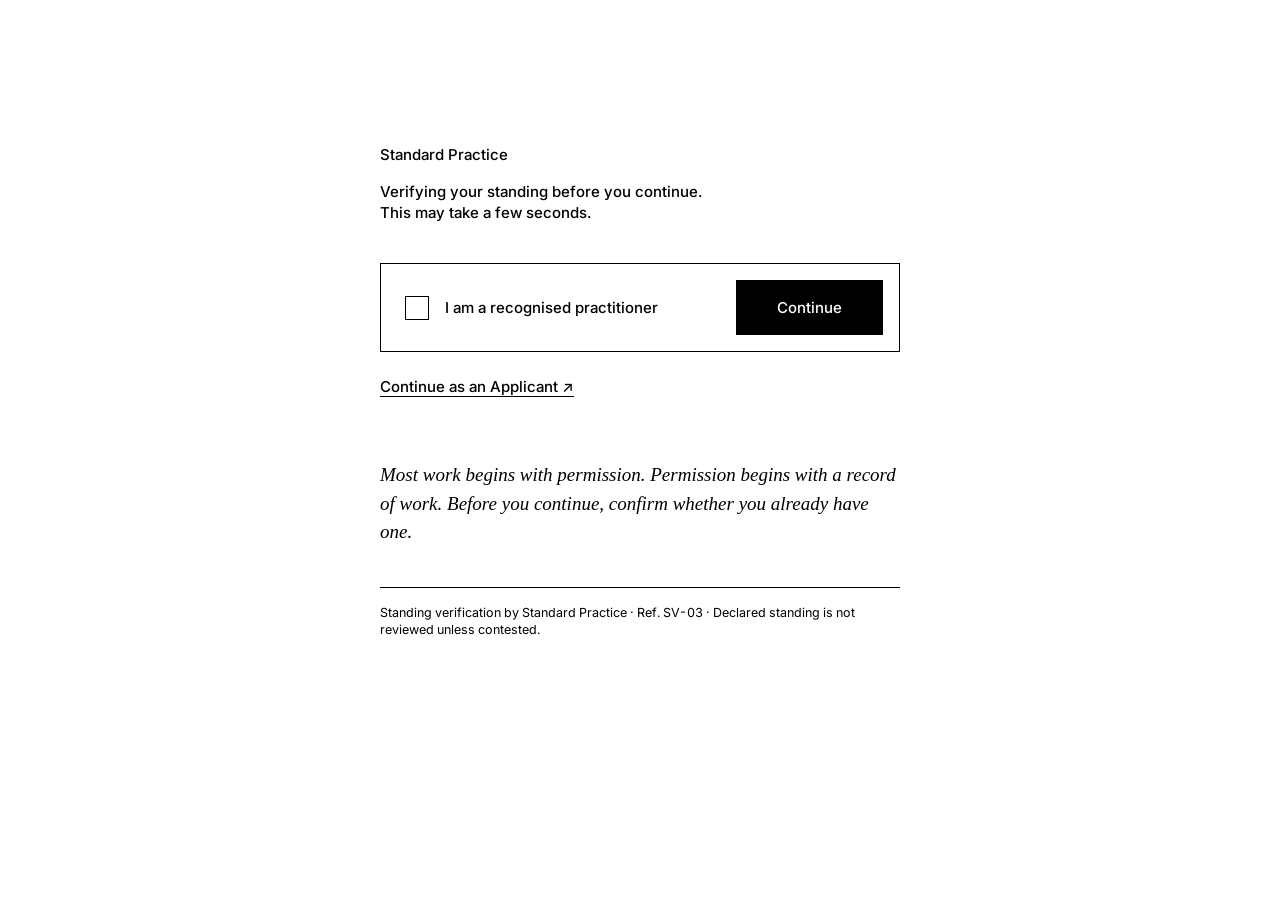
==== apply.html @ 091b4f2e "new pages & changes" ====
<!doctype html>
<html lang="en-GB" data-page="apply">
<head>
  <meta charset="utf-8">
  <meta name="viewport" content="width=device-width, initial-scale=1">
  <title>Apply to make — Standard Practice</title>
  <link rel="icon" href="data:,">
  <link rel="preconnect" href="https://fonts.googleapis.com">
  <link rel="preconnect" href="https://fonts.gstatic.com" crossorigin>
  <link rel="stylesheet" href="https://fonts.googleapis.com/css2?family=Inter:wght@400;500&display=swap">
  <link rel="stylesheet" href="styles.css">
  <script src="app.js"></script>
</head>
<body>
  <a class="skip" href="#main">Skip to content</a>

  <header class="site-header">
    <div class="frame">
      <a class="wordmark" href="home.html"><span>Standard Practice</span><span>Office for Exceptions</span></a>
      <nav class="site-nav" aria-label="Office">
        <p>Viewing as: <span data-standing-label>Applicant</span></p>
        <ul>
          <li><a href="charter.html">The Charter</a></li>
          <li><a href="record.html">Your Record</a></li>
          <li><a href="apply.html" aria-current="page">Apply to make <span aria-hidden="true">↗</span></a></li>
        </ul>
      </nav>
    </div>
  </header>

  <main id="main">
    <section class="page-head frame">
      <p class="ref" id="step-indicator" aria-live="polite">Form P-1 · Step 1 of 3</p>
      <h1 class="display-l">Apply to make.</h1>
    </section>

    <div class="band">
      <div class="frame grid form-layout">
        <aside class="form-aside" aria-label="Form P-1">
          <ol class="steps">
            <li data-step-marker="1" aria-current="step"><span class="ref">01</span> The Work</li>
            <li data-step-marker="2"><span class="ref">02</span> Your Standing</li>
            <li data-step-marker="3"><span class="ref">03</span> Your Sponsor</li>
          </ol>
          <p class="text">An application for a <a class="term" href="charter.html#c-1-7">Permit</a> must be made in the prescribed form (Form P-1) and must describe the Work, its defined outcome, the <a class="term" href="charter.html#c-1-13">Applicant</a>’s Standing, and their <a class="term" href="charter.html#c-1-11">Sponsor</a> (<a class="xref" href="charter.html#c-5-1">5.1</a>).</p>
        </aside>

        <form class="form-main" id="p1" novalidate>

          <!-- Step 1 — The Work -->
          <fieldset class="form-step" data-step="1" aria-labelledby="step-1-title">
            <h2 class="display-s" id="step-1-title" tabindex="-1">The Work</h2>

            <div class="field">
              <label for="title">Title of proposed Work</label>
              <input class="input" id="title" name="title" type="text" autocomplete="off">
            </div>

            <div class="field">
              <label for="description">Describe what you intend to make</label>
              <textarea class="input" id="description" name="description" rows="4"></textarea>
            </div>

            <fieldset class="field">
              <legend class="field__label">Outcome</legend>
              <div class="choices">
                <label class="choice"><input class="box" type="radio" name="outcome" value="defined"><span>A defined outcome</span></label>
                <label class="choice"><input class="box" type="radio" name="outcome" value="undetermined"><span>An outcome to be determined during making</span></label>
              </div>
              <p class="note text red" id="note-outcome" hidden>Work without a defined outcome is classified as <a class="term" href="charter.html#c-1-12">Personal Activity</a> (<a class="xref" href="charter.html#c-3-4">3.4</a>). You may continue.</p>
            </fieldset>

            <div class="form-actions">
              <button class="btn" type="button" data-next>Continue</button>
            </div>
          </fieldset>

          <!-- Step 2 — Your Standing -->
          <fieldset class="form-step" data-step="2" aria-labelledby="step-2-title" hidden>
            <h2 class="display-s" id="step-2-title" tabindex="-1">Your Standing</h2>

            <fieldset class="field">
              <legend class="field__label">Grounds for Standing (Schedule A)</legend>
              <div class="grounds">
                <div class="ground">
                  <label class="choice">
                    <input class="box" type="checkbox" name="ground" value="A1">
                    <span class="ground__name"><span class="ref">A1</span> Impact</span>
                  </label>
                  <div class="ground__body">
                    <p class="text">Work that demonstrably changed an outcome for a client or institution</p>
                    <p class="ref">Verified by: The client</p>
                    <div class="field" id="evidence-A1" hidden>
                      <label for="evidence-A1-input">Evidence</label>
                      <input class="input" id="evidence-A1-input" type="text" autocomplete="off">
                    </div>
                  </div>
                </div>

                <div class="ground">
                  <label class="choice">
                    <input class="box" type="checkbox" name="ground" value="A2">
                    <span class="ground__name"><span class="ref">A2</span> Endorsement</span>
                  </label>
                  <div class="ground__body">
                    <p class="text">Selection, publication, or membership by a body of Standing</p>
                    <p class="ref">Verified by: The body</p>
                    <div class="field" id="evidence-A2" hidden>
                      <label for="evidence-A2-input">Evidence</label>
                      <input class="input" id="evidence-A2-input" type="text" autocomplete="off">
                    </div>
                  </div>
                </div>

                <div class="ground">
                  <label class="choice">
                    <input class="box" type="checkbox" name="ground" value="A3">
                    <span class="ground__name"><span class="ref">A3</span> Pedigree</span>
                  </label>
                  <div class="ground__body">
                    <p class="text">Education, employment or commission from institutions of Standing</p>
                    <p class="ref">Verified by: The institution</p>
                    <div class="field" id="evidence-A3" hidden>
                      <label for="evidence-A3-input">Evidence</label>
                      <input class="input" id="evidence-A3-input" type="text" autocomplete="off">
                    </div>
                  </div>
                </div>

                <div class="ground">
                  <label class="choice">
                    <input class="box" type="checkbox" name="ground" value="A4">
                    <span class="ground__name"><span class="ref">A4</span> Craft</span>
                  </label>
                  <div class="ground__body">
                    <p class="text">Command of the formal rules of the medium</p>
                    <p class="ref">Verified by: — (see <a class="xref" href="charter.html#c-4-3">4.3</a>)</p>
                    <p class="note text red">Craft alone shall not constitute Standing (<a class="xref" href="charter.html#c-4-3">4.3</a>).</p>
                    <div class="field" id="evidence-A4" hidden>
                      <label for="evidence-A4-input">Evidence</label>
                      <input class="input" id="evidence-A4-input" type="text" autocomplete="off">
                    </div>
                  </div>
                </div>

                <div class="ground">
                  <label class="choice">
                    <input class="box" type="checkbox" name="ground" value="A5">
                    <span class="ground__name"><span class="ref">A5</span> Contribution</span>
                  </label>
                  <div class="ground__body">
                    <p class="text">Teaching, speaking, publishing or mentoring</p>
                    <p class="ref">Verified by: The audience</p>
                    <div class="field" id="evidence-A5" hidden>
                      <label for="evidence-A5-input">Evidence</label>
                      <input class="input" id="evidence-A5-input" type="text" autocomplete="off">
                    </div>
                  </div>
                </div>
              </div>
            </fieldset>

            <div class="field">
              <label for="years">Years of Recognised Practice</label>
              <input class="input" id="years" name="years" type="number" min="0" step="1" inputmode="numeric" aria-describedby="note-years">
              <p class="note text red" id="note-years"><a class="term" href="charter.html#c-1-10">Recognised Practice</a> is counted from the date of your first <a class="term" href="charter.html#c-1-7">Permit</a> (<a class="xref" href="charter.html#c-1-10">1.10</a>).</p>
            </div>

            <div class="form-actions">
              <button class="btn" type="button" data-next>Continue</button>
              <button class="link" type="button" data-back>Back</button>
            </div>
          </fieldset>

          <!-- Step 3 — Your Sponsor -->
          <fieldset class="form-step" data-step="3" aria-labelledby="step-3-title" hidden>
            <h2 class="display-s" id="step-3-title" tabindex="-1">Your Sponsor</h2>

            <div class="field">
              <label for="sponsor">Name of Sponsor</label>
              <input class="input" id="sponsor" name="sponsor" type="text" autocomplete="off">
            </div>

            <label class="choice choice--single"><input class="box" type="checkbox" id="no-sponsor"><span>I do not have a Sponsor</span></label>
            <p class="note text red" id="note-sponsor" hidden>A <a class="term" href="charter.html#c-1-11">Sponsor</a> must be a <a class="term" href="charter.html#c-1-4">Practitioner of Standing</a> (<a class="xref" href="charter.html#c-1-11">1.11</a>). Applications without a Sponsor are received (<a class="xref" href="charter.html#c-5-5">5.5</a>).</p>

            <label class="choice choice--single"><input class="box" type="checkbox" id="declaration" required aria-describedby="declaration-error"><span>I confirm that I have not begun.</span></label>
            <p class="form-error" id="declaration-error" hidden>The declaration must be confirmed before your application can be received.</p>

            <div class="form-actions">
              <button class="btn" type="submit">Submit application</button>
              <button class="link" type="button" data-back>Back</button>
            </div>
          </fieldset>
        </form>
      </div>
    </div>
  </main>

  <footer class="site-footer">
    <div class="frame grid">
      <p class="footer-id">Standard Practice — Office for Exceptions. Established 1852.<br>Practice Charter, Revision 03.</p>
      <p class="footer-motto">Standards in force. Exceptions by determination.</p>
      <nav class="footer-links" aria-label="Footer">
        <a href="charter.html">The Charter</a>
        <a href="record.html">Your Record</a>
        <a href="observation.html">Lodge an observation</a>
        <a href="index.html" data-reverify>Re-verify standing</a>
      </nav>
    </div>
  </footer>
</body>
</html>
---- styles.css ----
/* Standard Practice — Office for Exceptions
   Shared stylesheet. Schedule B, applied. */

/* ------------------------------------------------------------------
   Tokens
   ------------------------------------------------------------------ */

:root {
  --ink: #000;
  --paper: #fff;
  --red: #b22222;

  --serif: Georgia, "Times New Roman", serif;
  --sans: "Inter", sans-serif;

  /* Four roles only: Display, Text, Interface, Reference */
  --t-display-l: 400 clamp(44px, 7vw, 104px) / 1 var(--serif);
  --t-display-s: 400 32px / 1.1 var(--serif);
  --t-text: 400 19px / 1.5 var(--serif);
  --t-ui: 500 15px / 1.4 var(--sans);
  --t-ref: 400 12.5px / 1.4 var(--sans);

  --s1: 4px;
  --s2: 8px;
  --s3: 16px;
  --s4: 24px;
  --s5: 40px;
  --s6: 64px;
  --s7: 104px;

  --max: 1280px;
  --margin: 32px;
  --gutter: 24px;
  --rule: 1px solid var(--ink);

  --fade: 200ms;
}

@media (max-width: 639px) {
  :root { --margin: 16px; }
}

/* ------------------------------------------------------------------
   Base
   ------------------------------------------------------------------ */

*, *::before, *::after { box-sizing: border-box; }

html {
  -webkit-text-size-adjust: 100%;
  text-size-adjust: 100%;
}

body {
  margin: 0;
  background: var(--paper);
  color: var(--ink);
  font: var(--t-text);
  font-kerning: normal;
  overflow-wrap: break-word;
}

h1, h2, h3, h4, p, figure, dl, dd, ul, ol, fieldset, table { margin: 0; }
ul, ol { padding: 0; list-style: none; }
fieldset { border: 0; padding: 0; min-width: 0; }
a { color: inherit; }
button, input, textarea, select { font: inherit; color: inherit; }
svg { display: block; }
em { font-style: italic; }
[hidden] { display: none !important; }

::selection { background: var(--ink); color: var(--paper); }

:focus-visible {
  outline: 2px solid var(--ink);
  outline-offset: 3px;
}

.vh {
  position: absolute !important;
  width: 1px;
  height: 1px;
  margin: -1px;
  overflow: hidden;
  clip: rect(0 0 0 0);
  white-space: nowrap;
}

.skip {
  position: absolute;
  top: -100px;
  left: var(--margin);
  z-index: 60;
  padding: var(--s2) var(--s3);
  background: var(--paper);
  border: var(--rule);
  font: var(--t-ui);
}
.skip:focus { top: var(--s2); }

/* ------------------------------------------------------------------
   Type roles
   ------------------------------------------------------------------ */

.display-l { font: var(--t-display-l); letter-spacing: -0.02em; }
.display-s { font: var(--t-display-s); }
.text      { font: var(--t-text); }
.ui        { font: var(--t-ui); }
.ref       { font: var(--t-ref); font-variant-numeric: tabular-nums; }

.red { color: var(--red); }

.prose p + p { margin-top: 0.75em; }

/* ------------------------------------------------------------------
   Frame and grid: 12 columns, 24px gutters, 1280px
   ------------------------------------------------------------------ */

.frame {
  width: 100%;
  max-width: calc(var(--max) + 2 * var(--margin));
  margin-inline: auto;
  padding-inline: var(--margin);
}

.grid {
  display: grid;
  grid-template-columns: repeat(12, minmax(0, 1fr));
  column-gap: var(--gutter);
}

.band { border-top: var(--rule); }

/* ------------------------------------------------------------------
   Actions
   ------------------------------------------------------------------ */

.btn {
  display: inline-flex;
  align-items: center;
  justify-content: center;
  min-height: 52px;
  padding: var(--s3) var(--s5);
  border: var(--rule);
  border-radius: 0;
  background: var(--ink);
  color: var(--paper);
  font: var(--t-ui);
  text-decoration: none;
  cursor: pointer;
  transition: background-color var(--fade), color var(--fade);
}
.btn:hover { background: var(--paper); color: var(--ink); }

.link {
  font: var(--t-ui);
  text-decoration: underline;
  text-decoration-thickness: 1px;
  text-underline-offset: 4px;
  cursor: pointer;
}
.link:hover { text-decoration-thickness: 2px; }

/* Defined Terms and cross-references, within Text */
.term {
  text-decoration: underline dotted;
  text-decoration-thickness: 1px;
  text-underline-offset: 0.2em;
  cursor: help;
}
.term:hover { text-decoration-style: solid; }

.xref {
  text-decoration: underline;
  text-decoration-thickness: 1px;
  text-underline-offset: 0.2em;
}

/* Asterisk qualification */
.ast {
  display: inline;
  margin: 0;
  padding: 0 0.04em;
  border: 0;
  background: none;
  color: var(--red);
  font: inherit;
  letter-spacing: 0;
  line-height: 1;
  cursor: help;
}

/* Shared popover for Defined Terms and qualifications */
.popover {
  position: fixed;
  top: 0;
  left: 0;
  z-index: 50;
  width: max-content;
  max-width: min(360px, calc(100vw - 2 * var(--margin)));
  padding: var(--s3);
  border: var(--rule);
  background: var(--paper);
  color: var(--ink);
  pointer-events: none;
  opacity: 0;
  visibility: hidden;
  transition: opacity var(--fade), visibility 0s linear var(--fade);
}
.popover.is-open {
  opacity: 1;
  visibility: visible;
  transition: opacity var(--fade);
}
.popover .ref { display: block; margin-bottom: var(--s2); }
.popover p { font: var(--t-text); }

/* ------------------------------------------------------------------
   Site header
   ------------------------------------------------------------------ */

.site-header { border-bottom: var(--rule); }

.site-header .frame {
  display: flex;
  flex-wrap: wrap;
  align-items: baseline;
  justify-content: space-between;
  gap: var(--s3) var(--s5);
  padding-block: var(--s4);
}

.wordmark {
  display: flex;
  flex-wrap: wrap;
  column-gap: var(--s3);
  font: var(--t-ui);
  text-decoration: none;
}

.site-nav {
  display: flex;
  flex-wrap: wrap;
  align-items: baseline;
  gap: var(--s2) var(--s5);
  font: var(--t-ui);
}
.site-nav ul {
  display: flex;
  flex-wrap: wrap;
  gap: var(--s2) var(--s4);
}
.site-nav a { text-decoration: none; }
.site-nav a:hover,
.site-nav a[aria-current="page"] {
  text-decoration: underline;
  text-decoration-thickness: 1px;
  text-underline-offset: 4px;
}

@media (max-width: 639px) {
  .site-header .frame { display: block; padding-block: var(--s3); }
  .site-nav { margin-top: var(--s3); display: block; }
  .site-nav ul { margin-top: var(--s2); }
}

/* ------------------------------------------------------------------
   Site footer
   ------------------------------------------------------------------ */

.site-footer {
  border-top: var(--rule);
  padding-block: var(--s5) var(--s6);
  font: var(--t-ui);
}
.site-footer .grid { row-gap: var(--s4); }
.footer-id     { grid-column: 1 / span 5; }
.footer-motto  { grid-column: 6 / span 3; }
.footer-links  { grid-column: 10 / span 3; display: flex; flex-direction: column; gap: var(--s2); align-items: flex-start; }
.footer-links a { text-decoration: none; }
.footer-links a:hover {
  text-decoration: underline;
  text-decoration-thickness: 1px;
  text-underline-offset: 4px;
}

@media (max-width: 1023px) {
  .footer-id    { grid-column: 1 / span 6; }
  .footer-motto { grid-column: 7 / span 6; }
  .footer-links { grid-column: 1 / -1; flex-direction: row; flex-wrap: wrap; gap: var(--s2) var(--s4); }
}
@media (max-width: 639px) {
  .footer-id, .footer-motto { grid-column: 1 / -1; }
}

/* ------------------------------------------------------------------
   Standing-dependent views
   ------------------------------------------------------------------ */

[data-standing="applicant"] [data-view="recognised"],
[data-standing="recognised"] [data-view="applicant"] { display: none !important; }

/* ------------------------------------------------------------------
   The gate
   ------------------------------------------------------------------ */

.gate {
  display: flex;
  justify-content: center;
  min-height: 100vh;
  padding: 16vh var(--margin) var(--s6);
}
.gate__block { width: 100%; max-width: 520px; font: var(--t-ui); }
.gate__title { font: var(--t-ui); margin-bottom: var(--s3); }

.gate__widget {
  display: flex;
  align-items: center;
  justify-content: space-between;
  gap: var(--s4);
  min-height: 84px;
  margin-top: var(--s5);
  padding: var(--s3) var(--s3) var(--s3) var(--s4);
  border: var(--rule);
}

.check {
  display: flex;
  align-items: center;
  gap: var(--s3);
  cursor: pointer;
}
.check input {
  appearance: none;
  -webkit-appearance: none;
  display: grid;
  place-content: center;
  flex: none;
  width: 24px;
  height: 24px;
  margin: 0;
  border: var(--rule);
  border-radius: 0;
  background: var(--paper);
  cursor: pointer;
}
.check input::before {
  content: "";
  width: 12px;
  height: 7px;
  border-left: 2px solid var(--ink);
  border-bottom: 2px solid var(--ink);
  transform: translate(0, -2px) rotate(-45deg);
  opacity: 0;
}
.check input:checked::before { opacity: 1; }

.gate__verifying {
  display: flex;
  align-items: center;
  gap: var(--s3);
}

.spinner { width: 24px; height: 24px; animation: spin 900ms linear infinite; }
@keyframes spin { to { transform: rotate(360deg); } }

.gate__applicant { display: inline-block; margin-top: var(--s4); }

.gate__note {
  margin-top: var(--s6);
  font: var(--t-text);
}

.gate__fine {
  margin-top: var(--s5);
  padding-top: var(--s3);
  border-top: var(--rule);
}

/* Calibration */
.calibration { margin-top: var(--s5); border: var(--rule); }
.calibration__head {
  padding: var(--s3) var(--s4) var(--s4);
  background: var(--ink);
  color: var(--paper);
}
.calibration__head .display-s { display: block; margin-top: var(--s1); }

.calibration__grid {
  display: grid;
  grid-template-columns: repeat(3, minmax(0, 1fr));
  gap: var(--s1);
  padding: var(--s1);
}

.tile {
  position: relative;
  aspect-ratio: 1 / 1;
  margin: 0;
  padding: 0;
  border: 0;
  background: var(--paper);
  cursor: pointer;
}
.tile:focus-visible { outline-offset: -4px; z-index: 1; }
.tile .specimen {
  display: block;
  width: 100%;
  height: 100%;
  overflow: hidden;
  border: var(--rule);
  transition: transform var(--fade);
}
.tile .specimen svg { width: 100%; height: 100%; }
.tile[aria-pressed="true"] .specimen { transform: scale(0.84); }
.tile__mark {
  display: block;
  position: absolute;
  top: 0;
  left: 0;
  width: 24px;
  height: 24px;
  background: var(--ink);
  opacity: 0;
  transition: opacity var(--fade);
}
.tile__mark svg { width: 24px; height: 24px; }
.tile[aria-pressed="true"] .tile__mark { opacity: 1; }

.calibration__foot {
  display: flex;
  justify-content: flex-end;
  padding: var(--s3);
  border-top: var(--rule);
}

.gate__receipt { margin-top: var(--s5); }

/* ------------------------------------------------------------------
   Home
   ------------------------------------------------------------------ */

.hero { padding-block: var(--s7) var(--s6); }
.hero .grid { row-gap: var(--s5); }
.hero h1 { grid-column: 1 / span 10; }
.hero__lede { grid-column: 1 / span 5; }
@media (max-width: 1023px) {
  .hero__lede { grid-column: 1 / span 8; }
}
@media (max-width: 639px) {
  .hero { padding-block: var(--s6) var(--s5); }
  .hero h1, .hero__lede { grid-column: 1 / -1; }
}

.paths .cell {
  display: flex;
  flex-direction: column;
  align-items: flex-start;
  padding-block: var(--s5) var(--s6);
}
.cell--ruled { border-left: var(--rule); padding-left: var(--gutter); }
.cell-a { grid-column: 1 / span 4; }
.cell-b { grid-column: 5 / span 4; }
.cell-r { grid-column: 1 / span 8; }
.cell-n { grid-column: 9 / span 4; }
.cell__label { margin-bottom: var(--s4); }
.cell .display-s { margin-bottom: var(--s3); }
.cell .text { margin-bottom: var(--s5); max-width: 32em; }
.cell__action { margin-top: auto; }

@media (max-width: 1023px) {
  .cell-a { grid-column: 1 / span 6; }
  .cell-b { grid-column: 7 / span 6; }
  .cell-r { grid-column: 1 / -1; }
  .cell-n {
    grid-column: 1 / -1;
    border-left: 0;
    border-top: var(--rule);
    margin-left: 0;
    padding-left: 0;
  }
}
@media (max-width: 639px) {
  .cell-a, .cell-b { grid-column: 1 / -1; }
  .cell-b {
    border-left: 0;
    border-top: var(--rule);
    margin-left: 0;
    padding-left: 0;
  }
}

/* Permits currently open */
.permits { padding-block: var(--s5) var(--s6); }
.permits .grid { row-gap: var(--s4); }
.permits h2 { grid-column: 1 / span 3; }
.permits-table { grid-column: 4 / span 9; width: 100%; border-collapse: collapse; }
.permits-table th {
  padding: 0 var(--s3) var(--s2) 0;
  border-bottom: var(--rule);
  font: var(--t-ref);
  text-align: left;
}
.permits-table td {
  padding: var(--s3) var(--s4) var(--s4) 0;
  border-bottom: var(--rule);
  vertical-align: top;
}
.permits-table td:last-child,
.permits-table th:last-child { padding-right: 0; text-align: right; }
.permits-table .ref,
.permits-table .ui { white-space: nowrap; }
.permits-table .ref { padding-top: calc(var(--s3) + 5px); }
.permits-table .ui  { padding-top: calc(var(--s3) + 3px); }

@media (max-width: 1023px) {
  .permits h2, .permits-table { grid-column: 1 / -1; }
}
@media (max-width: 899px) {
  .permits-table thead { position: absolute; width: 1px; height: 1px; overflow: hidden; clip: rect(0 0 0 0); }
  .permits-table, .permits-table tbody, .permits-table tr, .permits-table td { display: block; }
  .permits-table tr { padding-block: var(--s3) var(--s4); border-bottom: var(--rule); }
  .permits-table tbody tr:first-child { border-top: var(--rule); }
  .permits-table td,
  .permits-table td:last-child { padding: 0; border: 0; text-align: left; }
  .permits-table td + td { margin-top: var(--s2); }
  .permits-table .ref,
  .permits-table .ui { padding-top: 0; }
  .permits-table td[data-label]::before {
    content: attr(data-label);
    display: block;
    font: var(--t-ref);
  }
  .permits-table td.ui { margin-top: var(--s3); }
}

/* Closing */
.closing { padding-block: var(--s5) var(--s6); }
.closing .grid { row-gap: var(--s4); align-items: end; }
.closing p { grid-column: 1 / span 8; }
.closing .link { grid-column: 9 / span 4; justify-self: end; }
@media (max-width: 767px) {
  .closing p, .closing .link { grid-column: 1 / -1; justify-self: start; }
}

/* ------------------------------------------------------------------
   Letter on letterhead
   ------------------------------------------------------------------ */

.letter {
  padding: var(--s5) var(--s5) var(--s4);
  border: var(--rule);
  background: var(--paper);
}

.letterhead {
  display: flex;
  justify-content: space-between;
  align-items: flex-start;
  gap: var(--s4);
  padding-bottom: var(--s4);
  border-bottom: var(--rule);
}
.letterhead__office { font: var(--t-ui); }
.letterhead__meta {
  display: grid;
  grid-template-columns: auto auto;
  column-gap: var(--s2);
  font: var(--t-ref);
  font-variant-numeric: tabular-nums;
  text-align: right;
}
.letterhead__meta dt { text-align: left; }

.letter__basis { margin-top: var(--s3); }
.letter__body { margin-top: var(--s5); }
.letter__body .display-s { margin-bottom: var(--s4); }
.letter__body p + p { margin-top: 0.75em; }

.letter__sign { margin-top: var(--s6); }
.letter__sign-line {
  display: block;
  width: 14em;
  max-width: 100%;
  height: var(--s6);
  border-bottom: var(--rule);
}
.letter__officer { margin-top: var(--s2); font: var(--t-ui); }

.letter__foot {
  display: flex;
  justify-content: space-between;
  gap: var(--s4);
  margin-top: var(--s6);
  padding-top: var(--s2);
  border-top: var(--rule);
}

@media (max-width: 639px) {
  .letter { padding: var(--s4) var(--s3) var(--s3); }
  .letterhead { flex-direction: column; }
  .letterhead__meta { text-align: left; }
}

.letter__re { margin-top: var(--s2); }

/* ------------------------------------------------------------------
   Page heading
   ------------------------------------------------------------------ */

.page-head { padding-block: var(--s6) var(--s5); }
.page-head h1 { margin-top: var(--s4); }

/* ------------------------------------------------------------------
   Forms: label above, underline input, no boxed fields
   ------------------------------------------------------------------ */

.form-layout { padding-block: var(--s5) var(--s7); row-gap: var(--s5); }
.form-aside { grid-column: 1 / span 3; }
.form-main  { grid-column: 4 / span 7; }

.steps { border-bottom: var(--rule); }
.steps li {
  display: flex;
  align-items: baseline;
  gap: var(--s3);
  padding-block: var(--s2);
  border-top: var(--rule);
  font: var(--t-ui);
}
.steps li[aria-current="step"]::after {
  content: "";
  flex: none;
  width: 8px;
  height: 8px;
  margin-left: auto;
  align-self: center;
  background: var(--ink);
}
.form-aside .text { margin-top: var(--s4); }

@media (max-width: 1023px) {
  .form-aside, .form-main { grid-column: 1 / -1; }
  .form-aside .text { max-width: 36em; }
}

.form-step h2 { margin-bottom: var(--s2); }
.form-step h2:focus { outline: none; }

.field { margin-top: var(--s5); }
.field > label,
.field__label {
  display: block;
  margin-bottom: var(--s2);
  font: var(--t-ui);
}

.input {
  display: block;
  width: 100%;
  margin: 0;
  padding: var(--s2) 0;
  border: 0;
  border-bottom: var(--rule);
  border-radius: 0;
  background: transparent;
  color: var(--ink);
  font: var(--t-ui);
}
textarea.input { min-height: 7em; resize: vertical; }
.input[type="number"] { max-width: 8em; }
.input:disabled { opacity: 1; border-bottom-style: dotted; cursor: not-allowed; }

.choices { margin-top: var(--s3); border-bottom: var(--rule); }
.choice {
  display: flex;
  align-items: flex-start;
  gap: var(--s3);
  padding-block: var(--s3);
  border-top: var(--rule);
  font: var(--t-ui);
  cursor: pointer;
}
.choice--single { border-bottom: var(--rule); margin-top: var(--s4); }

.box {
  appearance: none;
  -webkit-appearance: none;
  display: grid;
  place-content: center;
  flex: none;
  width: 20px;
  height: 20px;
  margin: 0;
  border: var(--rule);
  border-radius: 0;
  background: var(--paper);
  cursor: pointer;
}
.box[type="checkbox"]::before {
  content: "";
  width: 10px;
  height: 6px;
  border-left: 2px solid var(--ink);
  border-bottom: 2px solid var(--ink);
  transform: translate(0, -1px) rotate(-45deg);
  opacity: 0;
}
.box[type="radio"]::before {
  content: "";
  width: 10px;
  height: 10px;
  background: var(--ink);
  opacity: 0;
}
.box:checked::before { opacity: 1; }

.note { margin-top: var(--s3); }

.ground { border-top: var(--rule); padding-block: var(--s3) var(--s4); }
.ground:last-child { border-bottom: var(--rule); }
.ground .choice { border: 0; padding: 0; }
.ground__name { display: flex; gap: var(--s2); align-items: baseline; }
.ground__body { padding-left: calc(20px + var(--s3)); }
.ground__body .text { margin-top: var(--s2); }
.ground__body .ref { margin-top: var(--s1); }
.ground__body .field { margin-top: var(--s3); }

.form-error { margin-top: var(--s2); font: var(--t-ui); color: var(--red); }

.form-actions {
  display: flex;
  flex-wrap: wrap;
  align-items: center;
  gap: var(--s4) var(--s5);
  margin-top: var(--s6);
}

button.link {
  margin: 0;
  padding: 0;
  border: 0;
  background: none;
  color: inherit;
  text-align: left;
}

/* ------------------------------------------------------------------
   Documents: letter in columns 4–10, actions in the margin
   ------------------------------------------------------------------ */

.doc-layout { padding-block: var(--s6) var(--s7); row-gap: var(--s5); align-items: start; }
.doc { grid-column: 4 / span 7; grid-row: 1; min-width: 0; }
.doc-aside {
  grid-column: 1 / span 3;
  grid-row: 1 / span 2;
  position: sticky;
  top: var(--s4);
}
.doc-aside .ref { margin-bottom: var(--s3); }
.doc-actions li { padding-block: var(--s2); border-top: var(--rule); }
.doc-actions li:last-child { border-bottom: var(--rule); }
.doc-actions .link { text-decoration: none; }
.doc-actions .link:hover { text-decoration: underline; text-decoration-thickness: 1px; }
.doc-after { grid-column: 4 / span 7; grid-row: 2; min-width: 0; }

@media (max-width: 1023px) {
  .doc, .doc-after { grid-column: 1 / -1; grid-row: auto; }
  .doc-aside { grid-column: 1 / -1; grid-row: auto; position: static; }
}

.review { padding-top: var(--s5); border-top: var(--rule); }
.review .display-s { margin-top: var(--s3); }
.review .display-s:focus { outline: none; }
.review > .text { margin-top: var(--s3); }
.review__reply { margin-top: var(--s4); }
.review__reply:focus { outline: none; }
.review__reply .text { margin-top: var(--s2); }

.empty .display-s { margin-bottom: var(--s4); }
.empty .btn { margin-top: var(--s4); }

/* ------------------------------------------------------------------
   Motion
   ------------------------------------------------------------------ */

@media (prefers-reduced-motion: reduce) {
  *, *::before, *::after {
    transition-duration: 0s !important;
    transition-delay: 0s !important;
    animation: none !important;
  }
}

/* ------------------------------------------------------------------
   Print: A4 and US Letter. Black and red only.
   ------------------------------------------------------------------ */

@media print {
  @page { margin: 18mm 20mm; }

  * {
    -webkit-print-color-adjust: exact;
    print-color-adjust: exact;
  }

  html, body { background: #fff; }

  .site-header,
  .site-footer,
  .skip,
  .popover,
  .no-print { display: none !important; }

  .frame { max-width: none; padding: 0; }
  .doc-layout { display: block; padding: 0; }

  .letter { border: 0; padding: 0; break-inside: avoid; }
  .letter, .letter .text, .letter__body p { font-size: 11.5pt; }
  .letter .display-s { font-size: 20pt; }
  .letterhead__office { font-size: 10pt; }
  .letterhead__meta, .letter .ref { font-size: 8.5pt; }
  .letter__sign-line { height: 14mm; }

  a, .term, .xref { text-decoration: none; }
}
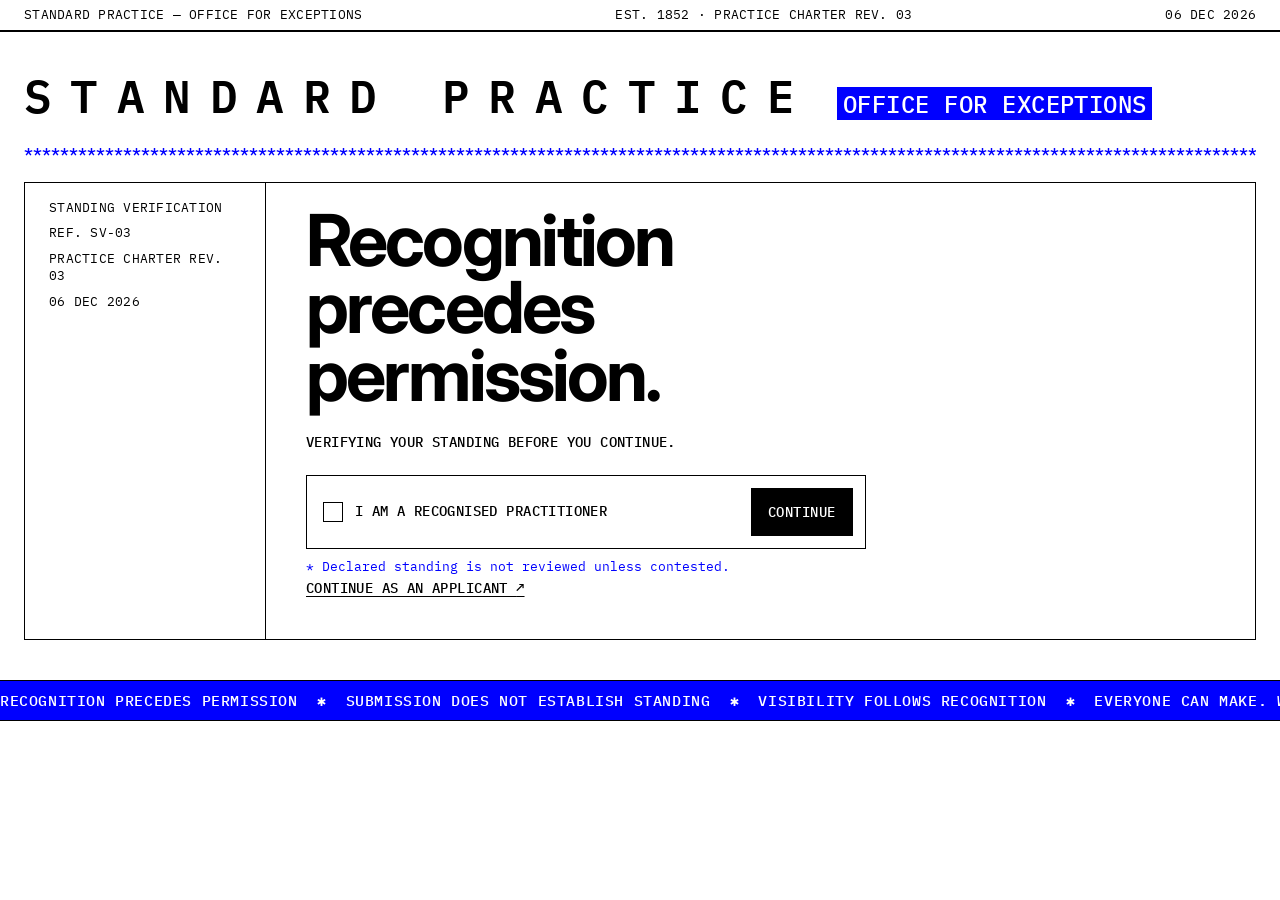
==== commit ed5dc2ea: "Redesign the Office: masthead, dossier and terminal visual system Replace Inter/Georgia and red with" ====
--- a/apply.html
+++ b/apply.html
@@ -3,26 +3,32 @@
 <head>
   <meta charset="utf-8">
   <meta name="viewport" content="width=device-width, initial-scale=1">
-  <title>Apply to make — Standard Practice</title>
+  <title>Form P-1 — Standard Practice</title>
   <link rel="icon" href="data:,">
   <link rel="preconnect" href="https://fonts.googleapis.com">
   <link rel="preconnect" href="https://fonts.gstatic.com" crossorigin>
-  <link rel="stylesheet" href="https://fonts.googleapis.com/css2?family=Inter:wght@400;500&display=swap">
+  <link rel="stylesheet" href="https://fonts.googleapis.com/css2?family=IBM+Plex+Mono:wght@400;500;600&family=Inter:wght@400;700&display=swap">
   <link rel="stylesheet" href="styles.css">
   <script src="app.js"></script>
 </head>
 <body>
   <a class="skip" href="#main">Skip to content</a>
-
-  <header class="site-header">
-    <div class="frame">
-      <a class="wordmark" href="home.html"><span>Standard Practice</span><span>Office for Exceptions</span></a>
-      <nav class="site-nav" aria-label="Office">
-        <p>Viewing as: <span data-standing-label>Applicant</span></p>
+  <header class="masthead">
+    <div class="utility">
+      <div class="frame utility__row mono-s">
+        <span>Standard Practice — Office for Exceptions</span>
+        <span>Est. 1852 · Practice Charter Rev. 03</span>
+        <span data-today></span>
+      </div>
+    </div>
+    <div class="frame mast">
+      <a class="mast__mark" href="home.html"><span class="mast__name">Standard Practice</span><span class="mast__sub rev">Office for Exceptions</span></a>
+      <nav class="mast__nav" aria-label="Office">
+        <p class="mast__standing">Viewing as <span class="rev" data-standing-label>Applicant</span></p>
         <ul>
           <li><a href="charter.html">The Charter</a></li>
           <li><a href="record.html">Your Record</a></li>
-          <li><a href="apply.html" aria-current="page">Apply to make <span aria-hidden="true">↗</span></a></li>
+          <li><a href="apply.html" aria-current="page">Apply <span aria-hidden="true">↗</span></a></li>
         </ul>
       </nav>
     </div>
@@ -30,183 +36,273 @@
 
   <main id="main">
     <section class="page-head frame">
-      <p class="ref" id="step-indicator" aria-live="polite">Form P-1 · Step 1 of 3</p>
-      <h1 class="display-l">Apply to make.</h1>
+      <p class="mono-s">Form P-1 · Application for a Permit to Make</p>
+      <h1 class="statement">Submit the dossier.</h1>
+      <p class="page-head__assert mono"><span class="rev">Submission does not establish standing.</span></p>
     </section>
 
-    <div class="band">
-      <div class="frame grid form-layout">
-        <aside class="form-aside" aria-label="Form P-1">
-          <ol class="steps">
-            <li data-step-marker="1" aria-current="step"><span class="ref">01</span> The Work</li>
-            <li data-step-marker="2"><span class="ref">02</span> Your Standing</li>
-            <li data-step-marker="3"><span class="ref">03</span> Your Sponsor</li>
-          </ol>
-          <p class="text">An application for a <a class="term" href="charter.html#c-1-7">Permit</a> must be made in the prescribed form (Form P-1) and must describe the Work, its defined outcome, the <a class="term" href="charter.html#c-1-13">Applicant</a>’s Standing, and their <a class="term" href="charter.html#c-1-11">Sponsor</a> (<a class="xref" href="charter.html#c-5-1">5.1</a>).</p>
+    <div class="frame">
+      <div class="cmp dossier">
+        <aside class="rail" aria-label="Application status">
+          <div class="rail__inner">
+          <div class="rail__block">
+            <p class="mono-s">Requirements</p>
+            <ol class="rail-list" style="margin-top: 8px">
+              <li><a href="#sec-1">01 Proposed work</a><span class="state state--outstanding" data-sec-state="1">Outstanding</span></li>
+              <li><a href="#sec-2">02 Prior practice</a><span class="state state--outstanding" data-sec-state="2">Outstanding</span></li>
+              <li><a href="#sec-3">03 Evidence of standing</a><span class="state state--outstanding" data-sec-state="3">Outstanding</span></li>
+              <li><a href="#sec-4">04 Sponsorship</a><span class="state state--outstanding" data-sec-state="4">Outstanding</span></li>
+              <li><a href="#sec-5">05 Declaration</a><span class="state state--outstanding" data-sec-state="5">Outstanding</span></li>
+            </ol>
+          </div>
+          <div class="rail__block" aria-live="polite">
+            <p class="mono-s">Submission</p>
+            <p class="rail-status" id="st-submission">Incomplete</p>
+          </div>
+          <div class="rail__block">
+            <p class="mono-s">Recognition</p>
+            <p class="rail-status"><span class="rev" data-fact="recognition">Not assessed</span></p>
+            <p class="qual" data-view="applicant">Permits held in the Record: <span data-fact="permits">0</span>. <a class="term" href="charter.html#c-1-6">Evidence of Prior Practice</a> means Work made under a Permit.</p>
+            <p class="qual" data-view="recognised">Standing assumed at verification.</p>
+          </div>
+          <div class="rail__block">
+            <p class="mono-s">Public record</p>
+            <p class="rail-status" data-fact="publicRecord">Withheld</p>
+            <p class="qual">Visibility follows recognition.</p>
+          </div>
+          <div class="rail__block rail__submit">
+            <button class="btn" type="submit" form="p1">Submit dossier <span aria-hidden="true">→</span></button>
+          </div>
+          </div>
         </aside>
 
-        <form class="form-main" id="p1" novalidate>
-
-          <!-- Step 1 — The Work -->
-          <fieldset class="form-step" data-step="1" aria-labelledby="step-1-title">
-            <h2 class="display-s" id="step-1-title" tabindex="-1">The Work</h2>
-
-            <div class="field">
-              <label for="title">Title of proposed Work</label>
-              <input class="input" id="title" name="title" type="text" autocomplete="off">
-            </div>
-
-            <div class="field">
-              <label for="description">Describe what you intend to make</label>
-              <textarea class="input" id="description" name="description" rows="4"></textarea>
-            </div>
-
-            <fieldset class="field">
-              <legend class="field__label">Outcome</legend>
-              <div class="choices">
-                <label class="choice"><input class="box" type="radio" name="outcome" value="defined"><span>A defined outcome</span></label>
-                <label class="choice"><input class="box" type="radio" name="outcome" value="undetermined"><span>An outcome to be determined during making</span></label>
-              </div>
-              <p class="note text red" id="note-outcome" hidden>Work without a defined outcome is classified as <a class="term" href="charter.html#c-1-12">Personal Activity</a> (<a class="xref" href="charter.html#c-3-4">3.4</a>). You may continue.</p>
-            </fieldset>
-
-            <div class="form-actions">
-              <button class="btn" type="button" data-next>Continue</button>
-            </div>
-          </fieldset>
-
-          <!-- Step 2 — Your Standing -->
-          <fieldset class="form-step" data-step="2" aria-labelledby="step-2-title" hidden>
-            <h2 class="display-s" id="step-2-title" tabindex="-1">Your Standing</h2>
-
-            <fieldset class="field">
-              <legend class="field__label">Grounds for Standing (Schedule A)</legend>
-              <div class="grounds">
-                <div class="ground">
-                  <label class="choice">
-                    <input class="box" type="checkbox" name="ground" value="A1">
-                    <span class="ground__name"><span class="ref">A1</span> Impact</span>
-                  </label>
-                  <div class="ground__body">
-                    <p class="text">Work that demonstrably changed an outcome for a client or institution</p>
-                    <p class="ref">Verified by: The client</p>
-                    <div class="field" id="evidence-A1" hidden>
-                      <label for="evidence-A1-input">Evidence</label>
-                      <input class="input" id="evidence-A1-input" type="text" autocomplete="off">
-                    </div>
-                  </div>
+        <form class="dossier-main" id="p1" novalidate>
+
+          <section class="dossier-sec" id="sec-1" aria-labelledby="sec-1-title">
+            <div class="dossier-sec__head">
+              <span class="dossier-sec__num rev">01</span>
+              <h2 id="sec-1-title" tabindex="-1">Proposed work and outcome</h2>
+              <span class="state state--outstanding" data-sec-state="1">Outstanding</span>
+            </div>
+            <div class="dossier-sec__body">
+              <div class="field wide">
+                <label class="label" for="title">Title of proposed Work</label>
+                <input class="input" id="title" name="title" type="text" autocomplete="off">
+              </div>
+              <div class="field wide" data-view="applicant">
+                <label class="label" for="description">Describe what you intend to make</label>
+                <textarea class="input" id="description" name="description" rows="3"></textarea>
+              </div>
+              <fieldset class="field wide" data-view="applicant">
+                <legend class="label">Outcome</legend>
+                <div class="choices">
+                  <label class="choice"><input class="box" type="radio" name="outcome" value="defined"><span>A defined outcome</span></label>
+                  <label class="choice"><input class="box" type="radio" name="outcome" value="undetermined"><span>An outcome to be determined during making</span></label>
                 </div>
-
-                <div class="ground">
-                  <label class="choice">
-                    <input class="box" type="checkbox" name="ground" value="A2">
-                    <span class="ground__name"><span class="ref">A2</span> Endorsement</span>
-                  </label>
-                  <div class="ground__body">
-                    <p class="text">Selection, publication, or membership by a body of Standing</p>
-                    <p class="ref">Verified by: The body</p>
-                    <div class="field" id="evidence-A2" hidden>
-                      <label for="evidence-A2-input">Evidence</label>
-                      <input class="input" id="evidence-A2-input" type="text" autocomplete="off">
+                <p class="qual" id="qual-outcome" hidden>Work without a defined outcome is classified as <a class="term" href="charter.html#c-1-12">Personal Activity</a> (<a class="xref" href="charter.html#c-3-4">3.4</a>). You may continue.</p>
+              </fieldset>
+              <p class="qual wide" data-view="recognised">Your Work without a defined outcome would be classified as research (<a class="xref" href="charter.html#c-3-4">3.4</a>). The field is not required.</p>
+            </div>
+          </section>
+
+          <section class="dossier-sec" id="sec-2" aria-labelledby="sec-2-title">
+            <div class="dossier-sec__head">
+              <span class="dossier-sec__num rev">02</span>
+              <h2 id="sec-2-title" tabindex="-1">Prior practice</h2>
+              <span class="state state--outstanding" data-sec-state="2">Outstanding</span>
+            </div>
+            <p class="dossier-sec__waived" data-view="recognised">Waived. Not required of a Practitioner of Standing (3.2).</p>
+            <div class="dossier-sec__body" data-view="applicant">
+              <div class="field">
+                <p class="label" id="permits-label">Permits held in the Record</p>
+                <p class="readout" aria-labelledby="permits-label"><span data-fact="permits">0</span><span class="mono-s">Retrieved from the Record</span></p>
+                <p class="qual">Evidence of Prior Practice means Work made under a Permit (<a class="xref" href="charter.html#c-1-6">1.6</a>).</p>
+              </div>
+              <div class="field">
+                <label class="label" for="years">Years of Recognised Practice</label>
+                <input class="input" id="years" name="years" type="number" min="0" step="1" inputmode="numeric" aria-describedby="qual-years">
+                <p class="qual" id="qual-years">Counted from the date of your first Permit (<a class="xref" href="charter.html#c-1-10">1.10</a>).</p>
+              </div>
+              <div class="field wide">
+                <label class="label" for="prior">Work made before this application</label>
+                <textarea class="input" id="prior" name="prior" rows="3" aria-describedby="qual-prior"></textarea>
+                <p class="qual" id="qual-prior">Work made without a Permit is admissible as Personal Activity only (<a class="xref" href="charter.html#c-6-2">6.2</a>).</p>
+              </div>
+            </div>
+          </section>
+
+          <section class="dossier-sec" id="sec-3" aria-labelledby="sec-3-title">
+            <div class="dossier-sec__head">
+              <span class="dossier-sec__num rev">03</span>
+              <h2 id="sec-3-title" tabindex="-1">Evidence of standing</h2>
+              <span class="state state--outstanding" data-sec-state="3">Outstanding</span>
+            </div>
+            <p class="dossier-sec__waived" data-view="recognised">Waived. Not required of a Practitioner of Standing (3.2).</p>
+            <div class="dossier-sec__body" data-view="applicant">
+              <fieldset class="field wide">
+                <legend class="label">Grounds for Standing · Schedule A · <span id="grounds-count">0 of 3 selected</span></legend>
+                <p class="qual" style="margin: 0 0 8px">An Applicant must satisfy no fewer than three Grounds (<a class="xref" href="charter.html#c-4-2">4.2</a>).</p>
+                <div class="grounds">
+                  <div class="ground">
+                    <label class="ground__row">
+                      <input class="box" type="checkbox" name="ground" value="A1">
+                      <span class="ground__code">A1</span>
+                      <span class="ground__name">Impact<span>Work that demonstrably changed an outcome for a client or institution</span></span>
+                      <span class="ground__by">Verified by: The client</span>
+                    </label>
+                    <div class="ground__fields" id="evidence-A1" hidden>
+                      <div class="field">
+                        <label class="label" for="ev-A1-outcome-changed">Outcome changed</label>
+                        <input class="input" type="text" autocomplete="off" id="ev-A1-outcome-changed" name="outcome-changed">
+                      </div>
+                      <div class="field">
+                        <label class="label" for="ev-A1-client">Client who will verify</label>
+                        <input class="input" type="text" autocomplete="off" id="ev-A1-client" name="client">
+                      </div>
+                    </div>
+                  </div>
+                  <div class="ground">
+                    <label class="ground__row">
+                      <input class="box" type="checkbox" name="ground" value="A2">
+                      <span class="ground__code">A2</span>
+                      <span class="ground__name">Endorsement<span>Selection, publication, or membership by a body of Standing</span></span>
+                      <span class="ground__by">Verified by: The body</span>
+                    </label>
+                    <div class="ground__fields" id="evidence-A2" hidden>
+                      <div class="field">
+                        <label class="label" for="ev-A2-body">Body, publication or platform</label>
+                        <input class="input" type="text" autocomplete="off" id="ev-A2-body" name="body">
+                      </div>
+                      <div class="field">
+                        <label class="label" for="ev-A2-selection">What was selected or published</label>
+                        <input class="input" type="text" autocomplete="off" id="ev-A2-selection" name="selection">
+                      </div>
+                    </div>
+                  </div>
+                  <div class="ground">
+                    <label class="ground__row">
+                      <input class="box" type="checkbox" name="ground" value="A3">
+                      <span class="ground__code">A3</span>
+                      <span class="ground__name">Pedigree<span>Education, employment or commission from institutions of Standing</span></span>
+                      <span class="ground__by">Verified by: The institution</span>
+                    </label>
+                    <div class="ground__fields" id="evidence-A3" hidden>
+                      <div class="field">
+                        <label class="label" for="ev-A3-institution">Institution of Standing</label>
+                        <input class="input" type="text" autocomplete="off" id="ev-A3-institution" name="institution">
+                      </div>
+                      <div class="field">
+                        <label class="label" for="ev-A3-relation">Education, employment or commission</label>
+                        <input class="input" type="text" autocomplete="off" id="ev-A3-relation" name="relation">
+                      </div>
+                    </div>
+                  </div>
+                  <div class="ground">
+                    <label class="ground__row">
+                      <input class="box" type="checkbox" name="ground" value="A4">
+                      <span class="ground__code">A4</span>
+                      <span class="ground__name">Craft<span>Command of the formal rules of the medium</span></span>
+                      <span class="ground__by">Verified by: —</span>
+                    </label>
+                    <div class="ground__fields" id="evidence-A4" hidden>
+                      <p class="qual wide">Craft alone shall not constitute Standing (<a class="xref" href="charter.html#c-4-3">4.3</a>).</p>
+                      <div class="field wide">
+                        <label class="label" for="ev-A4-command">Describe your command of the medium</label>
+                        <textarea class="input" rows="3" id="ev-A4-command" name="command"></textarea>
+                      </div>
+                    </div>
+                  </div>
+                  <div class="ground">
+                    <label class="ground__row">
+                      <input class="box" type="checkbox" name="ground" value="A5">
+                      <span class="ground__code">A5</span>
+                      <span class="ground__name">Contribution<span>Teaching, speaking, publishing or mentoring</span></span>
+                      <span class="ground__by">Verified by: The audience</span>
+                    </label>
+                    <div class="ground__fields" id="evidence-A5" hidden>
+                      <div class="field">
+                        <label class="label" for="ev-A5-contribution">Teaching, speaking, publishing or mentoring</label>
+                        <input class="input" type="text" autocomplete="off" id="ev-A5-contribution" name="contribution">
+                      </div>
+                      <div class="field">
+                        <label class="label" for="ev-A5-audience">Audience</label>
+                        <input class="input" type="text" autocomplete="off" id="ev-A5-audience" name="audience">
+                      </div>
                     </div>
                   </div>
                 </div>
-
-                <div class="ground">
-                  <label class="choice">
-                    <input class="box" type="checkbox" name="ground" value="A3">
-                    <span class="ground__name"><span class="ref">A3</span> Pedigree</span>
-                  </label>
-                  <div class="ground__body">
-                    <p class="text">Education, employment or commission from institutions of Standing</p>
-                    <p class="ref">Verified by: The institution</p>
-                    <div class="field" id="evidence-A3" hidden>
-                      <label for="evidence-A3-input">Evidence</label>
-                      <input class="input" id="evidence-A3-input" type="text" autocomplete="off">
-                    </div>
-                  </div>
+              </fieldset>
+            </div>
+          </section>
+
+          <section class="dossier-sec" id="sec-4" aria-labelledby="sec-4-title">
+            <div class="dossier-sec__head">
+              <span class="dossier-sec__num rev">04</span>
+              <h2 id="sec-4-title" tabindex="-1">Sponsorship</h2>
+              <span class="state state--outstanding" data-sec-state="4">Outstanding</span>
+            </div>
+            <p class="dossier-sec__waived" data-view="recognised">Waived. Not required of a Practitioner of Standing (3.2).</p>
+            <div class="dossier-sec__body" data-view="applicant">
+              <div class="field">
+                <label class="label" for="sponsor">Name of Sponsor</label>
+                <input class="input" id="sponsor" name="sponsor" type="text" autocomplete="off">
+              </div>
+              <div class="field">
+                <label class="label" for="sponsorNo">Sponsor’s Member Practice No.</label>
+                <input class="input" id="sponsorNo" name="sponsorNo" type="text" autocomplete="off">
+              </div>
+              <p class="qual wide" style="margin-top: 0">A <a class="term" href="charter.html#c-1-11">Sponsor</a> must be a <a class="term" href="charter.html#c-1-4">Practitioner of Standing</a> (<a class="xref" href="charter.html#c-1-11">1.11</a>).</p>
+              <div class="wide">
+                <div class="choices">
+                  <label class="choice"><input class="box" type="checkbox" id="no-sponsor" name="noSponsor"><span>I do not have a Sponsor</span></label>
                 </div>
-
-                <div class="ground">
-                  <label class="choice">
-                    <input class="box" type="checkbox" name="ground" value="A4">
-                    <span class="ground__name"><span class="ref">A4</span> Craft</span>
-                  </label>
-                  <div class="ground__body">
-                    <p class="text">Command of the formal rules of the medium</p>
-                    <p class="ref">Verified by: — (see <a class="xref" href="charter.html#c-4-3">4.3</a>)</p>
-                    <p class="note text red">Craft alone shall not constitute Standing (<a class="xref" href="charter.html#c-4-3">4.3</a>).</p>
-                    <div class="field" id="evidence-A4" hidden>
-                      <label for="evidence-A4-input">Evidence</label>
-                      <input class="input" id="evidence-A4-input" type="text" autocomplete="off">
-                    </div>
-                  </div>
-                </div>
-
-                <div class="ground">
-                  <label class="choice">
-                    <input class="box" type="checkbox" name="ground" value="A5">
-                    <span class="ground__name"><span class="ref">A5</span> Contribution</span>
-                  </label>
-                  <div class="ground__body">
-                    <p class="text">Teaching, speaking, publishing or mentoring</p>
-                    <p class="ref">Verified by: The audience</p>
-                    <div class="field" id="evidence-A5" hidden>
-                      <label for="evidence-A5-input">Evidence</label>
-                      <input class="input" id="evidence-A5-input" type="text" autocomplete="off">
-                    </div>
-                  </div>
-                </div>
-              </div>
-            </fieldset>
-
-            <div class="field">
-              <label for="years">Years of Recognised Practice</label>
-              <input class="input" id="years" name="years" type="number" min="0" step="1" inputmode="numeric" aria-describedby="note-years">
-              <p class="note text red" id="note-years"><a class="term" href="charter.html#c-1-10">Recognised Practice</a> is counted from the date of your first <a class="term" href="charter.html#c-1-7">Permit</a> (<a class="xref" href="charter.html#c-1-10">1.10</a>).</p>
-            </div>
-
-            <div class="form-actions">
-              <button class="btn" type="button" data-next>Continue</button>
-              <button class="link" type="button" data-back>Back</button>
-            </div>
-          </fieldset>
-
-          <!-- Step 3 — Your Sponsor -->
-          <fieldset class="form-step" data-step="3" aria-labelledby="step-3-title" hidden>
-            <h2 class="display-s" id="step-3-title" tabindex="-1">Your Sponsor</h2>
-
-            <div class="field">
-              <label for="sponsor">Name of Sponsor</label>
-              <input class="input" id="sponsor" name="sponsor" type="text" autocomplete="off">
-            </div>
-
-            <label class="choice choice--single"><input class="box" type="checkbox" id="no-sponsor"><span>I do not have a Sponsor</span></label>
-            <p class="note text red" id="note-sponsor" hidden>A <a class="term" href="charter.html#c-1-11">Sponsor</a> must be a <a class="term" href="charter.html#c-1-4">Practitioner of Standing</a> (<a class="xref" href="charter.html#c-1-11">1.11</a>). Applications without a Sponsor are received (<a class="xref" href="charter.html#c-5-5">5.5</a>).</p>
-
-            <label class="choice choice--single"><input class="box" type="checkbox" id="declaration" required aria-describedby="declaration-error"><span>I confirm that I have not begun.</span></label>
-            <p class="form-error" id="declaration-error" hidden>The declaration must be confirmed before your application can be received.</p>
-
-            <div class="form-actions">
-              <button class="btn" type="submit">Submit application</button>
-              <button class="link" type="button" data-back>Back</button>
-            </div>
-          </fieldset>
+                <p class="qual" id="qual-sponsor" hidden>Applications without a Sponsor are received (<a class="xref" href="charter.html#c-5-5">5.5</a>).</p>
+              </div>
+            </div>
+          </section>
+
+          <section class="dossier-sec" id="sec-5" aria-labelledby="sec-5-title">
+            <div class="dossier-sec__head">
+              <span class="dossier-sec__num rev">05</span>
+              <h2 id="sec-5-title" tabindex="-1">Declaration</h2>
+              <span class="state state--outstanding" data-sec-state="5">Outstanding</span>
+            </div>
+            <p class="dossier-sec__waived" data-view="recognised">Waived. Not required of a Practitioner of Standing (3.2).</p>
+            <div class="dossier-sec__body" data-view="applicant">
+              <div class="choices wide">
+                <label class="choice"><input class="box" type="checkbox" name="notBegun"><span>I confirm that I have not begun.</span></label>
+                <label class="choice"><input class="box" type="checkbox" name="noStanding"><span>I understand that submission does not establish standing.</span></label>
+              </div>
+            </div>
+          </section>
+
+          <div class="dossier-foot">
+            <button class="btn" type="submit">Submit dossier <span aria-hidden="true">→</span></button>
+            <p class="form-error" id="submit-message" role="status"></p>
+          </div>
         </form>
       </div>
     </div>
   </main>
 
   <footer class="site-footer">
-    <div class="frame grid">
-      <p class="footer-id">Standard Practice — Office for Exceptions. Established 1852.<br>Practice Charter, Revision 03.</p>
-      <p class="footer-motto">Standards in force. Exceptions by determination.</p>
-      <nav class="footer-links" aria-label="Footer">
-        <a href="charter.html">The Charter</a>
-        <a href="record.html">Your Record</a>
-        <a href="observation.html">Lodge an observation</a>
-        <a href="index.html" data-reverify>Re-verify standing</a>
-      </nav>
+    <div class="frame">
+      <div class="cmp footer-cmp">
+        <div>
+          <p class="mono">Standard Practice — Office for Exceptions</p>
+          <p class="mono-s">Established 1852. Practice Charter, Revision 03.</p>
+        </div>
+        <div>
+          <p class="mono">Standards in force. Exceptions by determination.</p>
+        </div>
+        <nav class="footer-links mono" aria-label="Footer">
+          <a href="charter.html">The Charter</a>
+          <a href="record.html">Your Record</a>
+          <a href="observation.html">Lodge an observation</a>
+          <a href="index.html" data-reverify>Re-verify standing</a>
+        </nav>
+      </div>
+      <p class="spread" aria-hidden="true">O F F I C E &nbsp; F O R &nbsp; E X C E P T I O N S</p>
     </div>
   </footer>
 </body>
--- a/styles.css
+++ b/styles.css
@@ -1,5 +1,5 @@
 /* Standard Practice — Office for Exceptions
-   Shared stylesheet. Schedule B, applied. */
+   Shared stylesheet. The Office occupies the visual field. */
 
 /* ------------------------------------------------------------------
    Tokens
@@ -8,32 +8,25 @@
 :root {
   --ink: #000;
   --paper: #fff;
-  --red: #b22222;
-
-  --serif: Georgia, "Times New Roman", serif;
-  --sans: "Inter", sans-serif;
-
-  /* Four roles only: Display, Text, Interface, Reference */
-  --t-display-l: 400 clamp(44px, 7vw, 104px) / 1 var(--serif);
-  --t-display-s: 400 32px / 1.1 var(--serif);
-  --t-text: 400 19px / 1.5 var(--serif);
-  --t-ui: 500 15px / 1.4 var(--sans);
-  --t-ref: 400 12.5px / 1.4 var(--sans);
+  --blue: #0000ff;
+
+  --mono: "IBM Plex Mono", ui-monospace, monospace;
+  --sans: "Inter", system-ui, sans-serif;
+
+  --rule: 1px solid var(--ink);
+  --max: 1440px;
+  --margin: 24px;
 
   --s1: 4px;
   --s2: 8px;
-  --s3: 16px;
-  --s4: 24px;
-  --s5: 40px;
-  --s6: 64px;
-  --s7: 104px;
-
-  --max: 1280px;
-  --margin: 32px;
-  --gutter: 24px;
-  --rule: 1px solid var(--ink);
-
-  --fade: 200ms;
+  --s3: 12px;
+  --s4: 16px;
+  --s5: 24px;
+  --s6: 40px;
+  --s7: 64px;
+  --s8: 104px;
+
+  --fade: 150ms;
 }
 
 @media (max-width: 639px) {
@@ -46,35 +39,28 @@
 
 *, *::before, *::after { box-sizing: border-box; }
 
-html {
-  -webkit-text-size-adjust: 100%;
-  text-size-adjust: 100%;
-}
+html { -webkit-text-size-adjust: 100%; text-size-adjust: 100%; }
 
 body {
   margin: 0;
   background: var(--paper);
   color: var(--ink);
-  font: var(--t-text);
-  font-kerning: normal;
+  font: 400 16px/1.5 var(--sans);
   overflow-wrap: break-word;
 }
 
 h1, h2, h3, h4, p, figure, dl, dd, ul, ol, fieldset, table { margin: 0; }
 ul, ol { padding: 0; list-style: none; }
 fieldset { border: 0; padding: 0; min-width: 0; }
+legend { padding: 0; }
 a { color: inherit; }
 button, input, textarea, select { font: inherit; color: inherit; }
 svg { display: block; }
-em { font-style: italic; }
 [hidden] { display: none !important; }
 
-::selection { background: var(--ink); color: var(--paper); }
-
-:focus-visible {
-  outline: 2px solid var(--ink);
-  outline-offset: 3px;
-}
+::selection { background: var(--blue); color: var(--paper); }
+
+:focus-visible { outline: 2px solid var(--blue); outline-offset: 2px; }
 
 .vh {
   position: absolute !important;
@@ -92,28 +78,68 @@
   left: var(--margin);
   z-index: 60;
   padding: var(--s2) var(--s3);
-  background: var(--paper);
-  border: var(--rule);
-  font: var(--t-ui);
+  background: var(--blue);
+  color: var(--paper);
+  font: 500 13px/1 var(--mono);
+  text-transform: uppercase;
 }
 .skip:focus { top: var(--s2); }
 
 /* ------------------------------------------------------------------
-   Type roles
-   ------------------------------------------------------------------ */
-
-.display-l { font: var(--t-display-l); letter-spacing: -0.02em; }
-.display-s { font: var(--t-display-s); }
-.text      { font: var(--t-text); }
-.ui        { font: var(--t-ui); }
-.ref       { font: var(--t-ref); font-variant-numeric: tabular-nums; }
-
-.red { color: var(--red); }
-
-.prose p + p { margin-top: 0.75em; }
-
-/* ------------------------------------------------------------------
-   Frame and grid: 12 columns, 24px gutters, 1280px
+   Type
+   Mono carries the institution. Bold Inter is reserved for declarations.
+   ------------------------------------------------------------------ */
+
+.monument {
+  font: 700 clamp(44px, 7.3vw, 132px) / 0.9 var(--sans);
+  letter-spacing: -0.045em;
+}
+
+.statement {
+  font: 700 clamp(26px, 3.2vw, 46px) / 1.02 var(--sans);
+  letter-spacing: -0.03em;
+}
+
+.lede { font: 400 clamp(18px, 1.5vw, 22px) / 1.35 var(--sans); }
+
+.copy { font: 400 16px/1.5 var(--sans); }
+.copy p + p { margin-top: 0.6em; }
+
+.mono {
+  font: 500 13.5px/1.35 var(--mono);
+  text-transform: uppercase;
+  letter-spacing: 0.03em;
+}
+
+.mono-s {
+  font: 400 12.5px/1.4 var(--mono);
+  text-transform: uppercase;
+  letter-spacing: 0.02em;
+  font-variant-numeric: tabular-nums;
+}
+
+.mono-l {
+  font: 500 clamp(17px, 1.9vw, 26px) / 1.25 var(--mono);
+  text-transform: uppercase;
+  letter-spacing: 0.02em;
+}
+
+.spaced { letter-spacing: 0.42em; }
+
+/* Reversed text: the Office's voice at full volume */
+.rev {
+  background: var(--blue);
+  color: var(--paper);
+  padding: 0.04em 0.22em;
+  -webkit-box-decoration-break: clone;
+  box-decoration-break: clone;
+}
+.rev--ink { background: var(--ink); }
+
+.blue { color: var(--blue); }
+
+/* ------------------------------------------------------------------
+   Frame, compartments, separators
    ------------------------------------------------------------------ */
 
 .frame {
@@ -123,83 +149,190 @@
   padding-inline: var(--margin);
 }
 
-.grid {
+/* Adjoining compartments separated by single black rules */
+.cmp {
   display: grid;
-  grid-template-columns: repeat(12, minmax(0, 1fr));
-  column-gap: var(--gutter);
-}
-
-.band { border-top: var(--rule); }
-
-/* ------------------------------------------------------------------
-   Actions
+  gap: 1px;
+  background: var(--ink);
+  border: var(--rule);
+}
+.cmp > * {
+  min-width: 0;
+  background: var(--paper);
+  padding: var(--s4) var(--s5) var(--s5);
+}
+.cmp > .is-blue { background: var(--blue); color: var(--paper); }
+.cmp > .is-ink  { background: var(--ink); color: var(--paper); }
+
+.cell-label { display: block; margin-bottom: var(--s4); }
+
+/* Abrupt separators */
+.sep {
+  overflow: hidden;
+  white-space: nowrap;
+  color: var(--blue);
+  font: 500 15px/1 var(--mono);
+  padding-block: var(--s5);
+  user-select: none;
+}
+.sep::before {
+  content: "****************************************************************************************************************************************************************************************************************";
+}
+.sep--slash::before {
+  content: "////////////////////////////////////////////////////////////////////////////////////////////////////////////////////////////////////////////////////////////////////////////////////////////////////////////////";
+}
+
+/* Repetition band */
+.repeat {
+  overflow: hidden;
+  white-space: nowrap;
+  background: var(--blue);
+  color: var(--paper);
+  border-block: var(--rule);
+  font: 500 15px/1 var(--mono);
+  text-transform: uppercase;
+  letter-spacing: 0.04em;
+  padding-block: var(--s3);
+  user-select: none;
+}
+
+/* Letter-spread bar, as on a terminal footer */
+.spread {
+  font: 500 13px/1 var(--mono);
+  text-transform: uppercase;
+  text-align: justify;
+  text-align-last: justify;
+  padding-block: var(--s3);
+  white-space: nowrap;
+  overflow: hidden;
+}
+
+/* ------------------------------------------------------------------
+   Actions and compact controls
    ------------------------------------------------------------------ */
 
 .btn {
   display: inline-flex;
   align-items: center;
-  justify-content: center;
-  min-height: 52px;
-  padding: var(--s3) var(--s5);
-  border: var(--rule);
+  justify-content: space-between;
+  gap: var(--s5);
+  min-height: 48px;
+  margin: 0;
+  padding: var(--s3) var(--s4);
+  border: 1px solid var(--ink);
   border-radius: 0;
   background: var(--ink);
   color: var(--paper);
-  font: var(--t-ui);
+  font: 500 13.5px/1.2 var(--mono);
+  text-transform: uppercase;
+  letter-spacing: 0.04em;
   text-decoration: none;
+  text-align: left;
   cursor: pointer;
-  transition: background-color var(--fade), color var(--fade);
-}
-.btn:hover { background: var(--paper); color: var(--ink); }
+}
+.btn:hover { background: var(--blue); border-color: var(--blue); }
+.btn--blue { background: var(--blue); border-color: var(--blue); }
+.btn--blue:hover { background: var(--ink); border-color: var(--ink); }
 
 .link {
-  font: var(--t-ui);
+  margin: 0;
+  padding: 0;
+  border: 0;
+  background: none;
+  color: var(--ink);
+  font: 500 13.5px/1.35 var(--mono);
+  text-transform: uppercase;
+  letter-spacing: 0.03em;
   text-decoration: underline;
   text-decoration-thickness: 1px;
-  text-underline-offset: 4px;
+  text-underline-offset: 3px;
+  text-align: left;
   cursor: pointer;
 }
-.link:hover { text-decoration-thickness: 2px; }
-
-/* Defined Terms and cross-references, within Text */
+.link:hover { color: var(--blue); }
+
+.ctl {
+  display: inline-flex;
+  align-items: center;
+  gap: var(--s2);
+  min-height: 32px;
+  margin: 0;
+  padding: var(--s1) var(--s2);
+  border: 1px solid var(--ink);
+  border-radius: 0;
+  background: var(--paper);
+  color: var(--ink);
+  font: 500 12.5px/1.2 var(--mono);
+  text-transform: uppercase;
+  letter-spacing: 0.03em;
+  text-decoration: none;
+  white-space: nowrap;
+  cursor: pointer;
+}
+.ctl:hover,
+.ctl[aria-expanded="true"] { background: var(--blue); border-color: var(--blue); color: var(--paper); }
+
+.actions { display: flex; flex-wrap: wrap; align-items: center; gap: var(--s3) var(--s5); }
+
+/* Status markers */
+.state {
+  display: inline-block;
+  padding: 3px 6px;
+  border: 1px solid currentColor;
+  font: 500 12px/1.2 var(--mono);
+  text-transform: uppercase;
+  letter-spacing: 0.04em;
+  white-space: nowrap;
+}
+.state--outstanding { color: var(--blue); }
+.state--complete    { background: var(--ink);  border-color: var(--ink);  color: var(--paper); }
+.state--waived      { background: var(--blue); border-color: var(--blue); color: var(--paper); }
+
+/* Qualification beside the choice it affects */
+.qual {
+  margin-top: var(--s2);
+  color: var(--blue);
+  font: 400 12.5px/1.45 var(--mono);
+}
+.qual::before { content: "* "; }
+
+/* Defined Terms, cross-references, asterisks */
 .term {
   text-decoration: underline dotted;
   text-decoration-thickness: 1px;
-  text-underline-offset: 0.2em;
+  text-underline-offset: 0.18em;
   cursor: help;
 }
-.term:hover { text-decoration-style: solid; }
+.term:hover { color: var(--blue); }
 
 .xref {
   text-decoration: underline;
   text-decoration-thickness: 1px;
-  text-underline-offset: 0.2em;
-}
-
-/* Asterisk qualification */
+  text-underline-offset: 0.18em;
+}
+
 .ast {
   display: inline;
   margin: 0;
   padding: 0 0.04em;
   border: 0;
   background: none;
-  color: var(--red);
+  color: var(--blue);
   font: inherit;
   letter-spacing: 0;
   line-height: 1;
   cursor: help;
 }
 
-/* Shared popover for Defined Terms and qualifications */
 .popover {
   position: fixed;
   top: 0;
   left: 0;
   z-index: 50;
   width: max-content;
-  max-width: min(360px, calc(100vw - 2 * var(--margin)));
-  padding: var(--s3);
-  border: var(--rule);
+  max-width: min(340px, calc(100vw - 2 * var(--margin)));
+  padding: var(--s3) var(--s4);
+  border: 1px solid var(--ink);
   background: var(--paper);
   color: var(--ink);
   pointer-events: none;
@@ -207,90 +340,121 @@
   visibility: hidden;
   transition: opacity var(--fade), visibility 0s linear var(--fade);
 }
-.popover.is-open {
-  opacity: 1;
-  visibility: visible;
-  transition: opacity var(--fade);
-}
-.popover .ref { display: block; margin-bottom: var(--s2); }
-.popover p { font: var(--t-text); }
-
-/* ------------------------------------------------------------------
-   Site header
-   ------------------------------------------------------------------ */
-
-.site-header { border-bottom: var(--rule); }
-
-.site-header .frame {
+.popover.is-open { opacity: 1; visibility: visible; transition: opacity var(--fade); }
+.popover .mono-s { display: block; margin-bottom: var(--s1); color: var(--blue); text-transform: uppercase; }
+.popover p { font: 400 15px/1.45 var(--sans); }
+
+/* Disclosures for secondary legal detail */
+.disc { border-top: var(--rule); }
+.disc:last-of-type { border-bottom: var(--rule); }
+.disc > summary {
+  display: flex;
+  justify-content: space-between;
+  gap: var(--s3);
+  padding: var(--s3) 0;
+  font: 500 13px/1.3 var(--mono);
+  text-transform: uppercase;
+  letter-spacing: 0.03em;
+  list-style: none;
+  cursor: pointer;
+}
+.disc > summary::-webkit-details-marker { display: none; }
+.disc > summary::after { content: "+"; color: var(--blue); }
+.disc[open] > summary::after { content: "−"; }
+.disc__body { padding-bottom: var(--s4); }
+.disc__body .clause { display: grid; grid-template-columns: 3.2em 1fr; gap: var(--s2); padding-block: var(--s2); border-top: 1px dotted var(--ink); font-size: 14.5px; }
+.disc__body .clause:first-child { border-top: 0; }
+.disc__body .clause .mono-s { color: var(--blue); }
+
+/* ------------------------------------------------------------------
+   Masthead
+   ------------------------------------------------------------------ */
+
+.utility { border-bottom: var(--rule); }
+.utility__row {
   display: flex;
   flex-wrap: wrap;
-  align-items: baseline;
+  justify-content: space-between;
+  gap: var(--s1) var(--s5);
+  padding-block: 6px;
+  text-transform: uppercase;
+}
+
+.masthead { border-bottom: var(--rule); }
+
+.mast {
+  display: flex;
+  flex-wrap: wrap;
+  align-items: center;
   justify-content: space-between;
   gap: var(--s3) var(--s5);
   padding-block: var(--s4);
 }
 
-.wordmark {
-  display: flex;
-  flex-wrap: wrap;
-  column-gap: var(--s3);
-  font: var(--t-ui);
-  text-decoration: none;
-}
-
-.site-nav {
+.mast__mark {
   display: flex;
   flex-wrap: wrap;
   align-items: baseline;
-  gap: var(--s2) var(--s5);
-  font: var(--t-ui);
-}
-.site-nav ul {
+  gap: var(--s2) var(--s4);
+  text-decoration: none;
+  text-transform: uppercase;
+}
+.mast__name {
+  font: 600 clamp(17px, 1.9vw, 26px) / 1 var(--mono);
+  letter-spacing: 0.4em;
+  text-transform: uppercase;
+}
+.mast__sub { font: 500 13px/1.3 var(--mono); letter-spacing: 0.06em; }
+
+.mast__nav {
   display: flex;
   flex-wrap: wrap;
-  gap: var(--s2) var(--s4);
-}
-.site-nav a { text-decoration: none; }
-.site-nav a:hover,
-.site-nav a[aria-current="page"] {
-  text-decoration: underline;
-  text-decoration-thickness: 1px;
-  text-underline-offset: 4px;
-}
+  align-items: stretch;
+  border: var(--rule);
+  font: 500 13px/1 var(--mono);
+  text-transform: uppercase;
+  letter-spacing: 0.03em;
+}
+.mast__standing,
+.mast__nav a {
+  display: flex;
+  align-items: center;
+  gap: var(--s2);
+  min-height: 36px;
+  padding: 0 var(--s3);
+}
+.mast__nav ul { display: flex; flex-wrap: wrap; }
+.mast__nav li { border-left: var(--rule); display: flex; }
+.mast__nav a { text-decoration: none; }
+.mast__nav a:hover { color: var(--blue); }
+.mast__nav a[aria-current="page"] { background: var(--ink); color: var(--paper); }
 
 @media (max-width: 639px) {
-  .site-header .frame { display: block; padding-block: var(--s3); }
-  .site-nav { margin-top: var(--s3); display: block; }
-  .site-nav ul { margin-top: var(--s2); }
-}
-
-/* ------------------------------------------------------------------
-   Site footer
-   ------------------------------------------------------------------ */
-
-.site-footer {
-  border-top: var(--rule);
-  padding-block: var(--s5) var(--s6);
-  font: var(--t-ui);
-}
-.site-footer .grid { row-gap: var(--s4); }
-.footer-id     { grid-column: 1 / span 5; }
-.footer-motto  { grid-column: 6 / span 3; }
-.footer-links  { grid-column: 10 / span 3; display: flex; flex-direction: column; gap: var(--s2); align-items: flex-start; }
+  .utility__row span:nth-child(2) { display: none; }
+  .mast__nav { width: 100%; }
+  .mast__standing { width: 100%; border-bottom: var(--rule); }
+  .mast__nav ul { width: 100%; }
+  .mast__nav li { flex: 1 1 auto; }
+  .mast__nav li:first-child { border-left: 0; }
+  .mast__nav a { justify-content: center; width: 100%; }
+}
+
+/* ------------------------------------------------------------------
+   Footer
+   ------------------------------------------------------------------ */
+
+.site-footer { margin-top: var(--s7); padding-bottom: var(--s4); }
+.footer-cmp { grid-template-columns: 2fr 2fr 1.4fr; }
+.footer-cmp .mono-s { margin-top: var(--s2); }
+.footer-links { display: flex; flex-direction: column; gap: var(--s2); align-items: flex-start; }
 .footer-links a { text-decoration: none; }
-.footer-links a:hover {
-  text-decoration: underline;
-  text-decoration-thickness: 1px;
-  text-underline-offset: 4px;
-}
-
-@media (max-width: 1023px) {
-  .footer-id    { grid-column: 1 / span 6; }
-  .footer-motto { grid-column: 7 / span 6; }
-  .footer-links { grid-column: 1 / -1; flex-direction: row; flex-wrap: wrap; gap: var(--s2) var(--s4); }
-}
-@media (max-width: 639px) {
-  .footer-id, .footer-motto { grid-column: 1 / -1; }
+.footer-links a:hover,
+.footer-links a[aria-current="page"] { text-decoration: underline; text-underline-offset: 3px; }
+.site-footer .spread { border: var(--rule); border-top: 0; padding-inline: var(--s5); }
+
+@media (max-width: 767px) {
+  .footer-cmp { grid-template-columns: 1fr; }
+  .site-footer .spread { padding-inline: var(--s3); font-size: 12px; }
 }
 
 /* ------------------------------------------------------------------
@@ -301,25 +465,37 @@
 [data-standing="recognised"] [data-view="applicant"] { display: none !important; }
 
 /* ------------------------------------------------------------------
+   Page heading (inner pages)
+   ------------------------------------------------------------------ */
+
+.page-head { padding-block: var(--s6) var(--s5); }
+.page-head .mono-s { text-transform: uppercase; }
+.page-head .statement { margin-top: var(--s3); max-width: 18ch; }
+.page-head__assert { margin-top: var(--s4); }
+
+/* ------------------------------------------------------------------
    The gate
    ------------------------------------------------------------------ */
 
-.gate {
-  display: flex;
-  justify-content: center;
-  min-height: 100vh;
-  padding: 16vh var(--margin) var(--s6);
-}
-.gate__block { width: 100%; max-width: 520px; font: var(--t-ui); }
-.gate__title { font: var(--t-ui); margin-bottom: var(--s3); }
-
-.gate__widget {
-  display: flex;
+.gate { padding-block: var(--s6) var(--s7); }
+.gate-mast { display: flex; flex-wrap: wrap; align-items: baseline; gap: var(--s3) var(--s5); }
+.gate-mast .mast__name { font-size: clamp(22px, 3.6vw, 48px); }
+
+.gate-panel { grid-template-columns: 240px minmax(0, 1fr); }
+.gate-rail { display: flex; flex-direction: column; gap: var(--s2); text-transform: uppercase; }
+.gate-rail .rule { border-top: var(--rule); margin-block: var(--s2); }
+.gate-main { padding: var(--s5) var(--s6) var(--s6); }
+.gate-main .statement { max-width: 12ch; font-size: clamp(36px, 5.6vw, 84px); line-height: 0.94; letter-spacing: -0.04em; }
+.gate-after { margin-top: var(--s6); }
+.gate-main > * + * { margin-top: var(--s5); }
+
+.gate-widget {
+  display: flex;
+  flex-wrap: wrap;
   align-items: center;
   justify-content: space-between;
   gap: var(--s4);
-  min-height: 84px;
-  margin-top: var(--s5);
+  max-width: 560px;
   padding: var(--s3) var(--s3) var(--s3) var(--s4);
   border: var(--rule);
 }
@@ -328,71 +504,27 @@
   display: flex;
   align-items: center;
   gap: var(--s3);
+  font: 500 13.5px/1.3 var(--mono);
+  text-transform: uppercase;
+  letter-spacing: 0.03em;
   cursor: pointer;
 }
-.check input {
-  appearance: none;
-  -webkit-appearance: none;
-  display: grid;
-  place-content: center;
-  flex: none;
-  width: 24px;
-  height: 24px;
-  margin: 0;
-  border: var(--rule);
-  border-radius: 0;
-  background: var(--paper);
-  cursor: pointer;
-}
-.check input::before {
-  content: "";
-  width: 12px;
-  height: 7px;
-  border-left: 2px solid var(--ink);
-  border-bottom: 2px solid var(--ink);
-  transform: translate(0, -2px) rotate(-45deg);
-  opacity: 0;
-}
-.check input:checked::before { opacity: 1; }
-
-.gate__verifying {
-  display: flex;
-  align-items: center;
-  gap: var(--s3);
-}
-
-.spinner { width: 24px; height: 24px; animation: spin 900ms linear infinite; }
-@keyframes spin { to { transform: rotate(360deg); } }
-
-.gate__applicant { display: inline-block; margin-top: var(--s4); }
-
-.gate__note {
-  margin-top: var(--s6);
-  font: var(--t-text);
-}
-
-.gate__fine {
-  margin-top: var(--s5);
-  padding-top: var(--s3);
-  border-top: var(--rule);
+
+.gate-receipt > * + * { margin-top: var(--s4); }
+.gate-receipt:focus { outline: none; }
+
+@media (max-width: 767px) {
+  .gate-panel { grid-template-columns: 1fr; }
+  .gate-main { padding: var(--s4) var(--s4) var(--s5); }
+  .gate-widget .btn { width: 100%; }
 }
 
 /* Calibration */
-.calibration { margin-top: var(--s5); border: var(--rule); }
-.calibration__head {
-  padding: var(--s3) var(--s4) var(--s4);
-  background: var(--ink);
-  color: var(--paper);
-}
-.calibration__head .display-s { display: block; margin-top: var(--s1); }
-
-.calibration__grid {
-  display: grid;
-  grid-template-columns: repeat(3, minmax(0, 1fr));
-  gap: var(--s1);
-  padding: var(--s1);
-}
-
+.calibration { max-width: 560px; border: var(--rule); }
+.calibration__head { padding: var(--s3) var(--s4) var(--s4); background: var(--ink); color: var(--paper); }
+.calibration__head:focus { outline: none; }
+.calibration__head .statement { display: block; margin-top: var(--s1); font-size: clamp(24px, 3vw, 34px); }
+.calibration__grid { display: grid; grid-template-columns: repeat(3, minmax(0, 1fr)); gap: var(--s1); padding: var(--s1); }
 .tile {
   position: relative;
   aspect-ratio: 1 / 1;
@@ -403,285 +535,160 @@
   cursor: pointer;
 }
 .tile:focus-visible { outline-offset: -4px; z-index: 1; }
-.tile .specimen {
-  display: block;
-  width: 100%;
-  height: 100%;
-  overflow: hidden;
-  border: var(--rule);
-  transition: transform var(--fade);
-}
+.tile .specimen { display: block; width: 100%; height: 100%; overflow: hidden; border: var(--rule); }
 .tile .specimen svg { width: 100%; height: 100%; }
-.tile[aria-pressed="true"] .specimen { transform: scale(0.84); }
-.tile__mark {
-  display: block;
-  position: absolute;
-  top: 0;
-  left: 0;
-  width: 24px;
-  height: 24px;
-  background: var(--ink);
-  opacity: 0;
-  transition: opacity var(--fade);
-}
+.tile[aria-pressed="true"] .specimen { outline: 4px solid var(--blue); outline-offset: -4px; }
+.tile__mark { display: none; position: absolute; top: 0; left: 0; width: 24px; height: 24px; background: var(--blue); }
 .tile__mark svg { width: 24px; height: 24px; }
-.tile[aria-pressed="true"] .tile__mark { opacity: 1; }
-
-.calibration__foot {
-  display: flex;
-  justify-content: flex-end;
-  padding: var(--s3);
-  border-top: var(--rule);
-}
-
-.gate__receipt { margin-top: var(--s5); }
+.tile[aria-pressed="true"] .tile__mark { display: block; }
+.calibration__foot { display: flex; justify-content: flex-end; padding: var(--s3); border-top: var(--rule); }
 
 /* ------------------------------------------------------------------
    Home
    ------------------------------------------------------------------ */
 
-.hero { padding-block: var(--s7) var(--s6); }
-.hero .grid { row-gap: var(--s5); }
-.hero h1 { grid-column: 1 / span 10; }
-.hero__lede { grid-column: 1 / span 5; }
-@media (max-width: 1023px) {
-  .hero__lede { grid-column: 1 / span 8; }
-}
-@media (max-width: 639px) {
-  .hero { padding-block: var(--s6) var(--s5); }
-  .hero h1, .hero__lede { grid-column: 1 / -1; }
-}
-
-.paths .cell {
-  display: flex;
-  flex-direction: column;
-  align-items: flex-start;
-  padding-block: var(--s5) var(--s6);
-}
-.cell--ruled { border-left: var(--rule); padding-left: var(--gutter); }
-.cell-a { grid-column: 1 / span 4; }
-.cell-b { grid-column: 5 / span 4; }
-.cell-r { grid-column: 1 / span 8; }
-.cell-n { grid-column: 9 / span 4; }
-.cell__label { margin-bottom: var(--s4); }
-.cell .display-s { margin-bottom: var(--s3); }
-.cell .text { margin-bottom: var(--s5); max-width: 32em; }
-.cell__action { margin-top: auto; }
-
-@media (max-width: 1023px) {
-  .cell-a { grid-column: 1 / span 6; }
-  .cell-b { grid-column: 7 / span 6; }
-  .cell-r { grid-column: 1 / -1; }
-  .cell-n {
-    grid-column: 1 / -1;
-    border-left: 0;
-    border-top: var(--rule);
-    margin-left: 0;
-    padding-left: 0;
+.hero { padding-block: var(--s6) var(--s5); }
+.hero__welcome { display: inline; }
+.hero .monument { margin-top: var(--s5); }
+.monument__line { display: block; }
+.hero__foot {
+  display: grid;
+  grid-template-columns: minmax(0, 1fr) auto;
+  align-items: end;
+  gap: var(--s5);
+  margin-top: var(--s6);
+}
+.hero__foot .lede { max-width: 30ch; }
+.hero__actions { display: flex; flex-wrap: wrap; align-items: center; gap: var(--s4) var(--s5); }
+@media (max-width: 899px) {
+  .hero__foot { grid-template-columns: 1fr; }
+}
+
+.office-grid {
+  grid-template-columns: minmax(200px, 1fr) minmax(0, 2fr) minmax(0, 2fr) minmax(220px, 1.15fr);
+  grid-template-areas:
+    "stand a b notice"
+    "stand wo wo notice";
+}
+.cell-stand  { grid-area: stand; }
+.cell-a      { grid-area: a; }
+.cell-b      { grid-area: b; }
+.cell-wo     { grid-area: wo; }
+.cell-notice { grid-area: notice; }
+
+.cell-stand .mono-l { margin-bottom: var(--s4); font-size: clamp(17px, 1.5vw, 22px); overflow-wrap: normal; }
+.facts { border-top: var(--rule); }
+.facts div {
+  display: flex;
+  justify-content: space-between;
+  gap: var(--s2);
+  padding-block: 6px;
+  border-bottom: var(--rule);
+  font: 400 12.5px/1.3 var(--mono);
+  text-transform: uppercase;
+  font-variant-numeric: tabular-nums;
+}
+.facts dd { text-align: right; }
+.cell-stand .link { display: inline-block; margin-top: var(--s4); }
+
+.route { display: flex; flex-direction: column; }
+.route__head { display: flex; flex-wrap: wrap; justify-content: space-between; gap: var(--s2); margin-bottom: var(--s4); }
+.route .statement { font-size: clamp(24px, 2.4vw, 34px); }
+.route__list { margin-top: var(--s4); border-top: var(--rule); }
+.route__list li {
+  display: grid;
+  grid-template-columns: 2.4em 1fr auto;
+  gap: var(--s2);
+  padding-block: 6px;
+  border-bottom: var(--rule);
+  font: 400 12.5px/1.35 var(--mono);
+  text-transform: uppercase;
+}
+.route__list li span:first-child { color: var(--blue); }
+.route__outcome { margin-top: var(--s4); }
+.route .btn,
+.route .link { margin-top: var(--s5); align-self: flex-start; }
+.route--waived .route__list li { text-decoration: line-through; }
+
+.cell-wo { display: grid; grid-template-columns: minmax(0, 1.2fr) minmax(0, 1fr); gap: var(--s4) var(--s6); align-items: end; }
+.cell-wo .statement { font-size: clamp(24px, 2.4vw, 34px); margin-top: var(--s2); }
+.cell-wo .copy { margin-top: var(--s3); }
+
+.cell-notice .mono-l { margin-block: var(--s2) var(--s5); }
+.cell-notice .link { color: var(--paper); }
+
+@media (max-width: 1099px) {
+  .office-grid {
+    grid-template-columns: minmax(0, 1fr) minmax(0, 1fr);
+    grid-template-areas:
+      "stand notice"
+      "a b"
+      "wo wo";
   }
 }
-@media (max-width: 639px) {
-  .cell-a, .cell-b { grid-column: 1 / -1; }
-  .cell-b {
-    border-left: 0;
-    border-top: var(--rule);
-    margin-left: 0;
-    padding-left: 0;
+@media (max-width: 699px) {
+  .office-grid {
+    grid-template-columns: 1fr;
+    grid-template-areas: "stand" "a" "b" "wo" "notice";
   }
+  .cell-wo { grid-template-columns: 1fr; }
 }
 
 /* Permits currently open */
-.permits { padding-block: var(--s5) var(--s6); }
-.permits .grid { row-gap: var(--s4); }
-.permits h2 { grid-column: 1 / span 3; }
-.permits-table { grid-column: 4 / span 9; width: 100%; border-collapse: collapse; }
+.permits { margin-top: var(--s6); grid-template-columns: minmax(200px, 1fr) minmax(0, 5.15fr); }
+.permits .statement { font-size: clamp(24px, 2.4vw, 34px); margin-top: var(--s2); }
+.permits-table { width: 100%; border-collapse: collapse; }
 .permits-table th {
   padding: 0 var(--s3) var(--s2) 0;
   border-bottom: var(--rule);
-  font: var(--t-ref);
+  font: 400 12.5px/1.3 var(--mono);
+  text-transform: uppercase;
   text-align: left;
 }
-.permits-table td {
-  padding: var(--s3) var(--s4) var(--s4) 0;
-  border-bottom: var(--rule);
-  vertical-align: top;
-}
-.permits-table td:last-child,
-.permits-table th:last-child { padding-right: 0; text-align: right; }
-.permits-table .ref,
-.permits-table .ui { white-space: nowrap; }
-.permits-table .ref { padding-top: calc(var(--s3) + 5px); }
-.permits-table .ui  { padding-top: calc(var(--s3) + 3px); }
-
-@media (max-width: 1023px) {
-  .permits h2, .permits-table { grid-column: 1 / -1; }
-}
+.permits-table td { padding: var(--s3) var(--s3) var(--s3) 0; border-bottom: var(--rule); vertical-align: top; font-size: 15px; }
+.permits-table tr:last-child td { border-bottom: 0; }
+.permits-table td:last-child, .permits-table th:last-child { padding-right: 0; text-align: right; }
+.permits-table .p-name { font-weight: 700; }
+.permits-table .mono-s { white-space: nowrap; text-transform: uppercase; }
+
 @media (max-width: 899px) {
+  .permits { grid-template-columns: 1fr; }
   .permits-table thead { position: absolute; width: 1px; height: 1px; overflow: hidden; clip: rect(0 0 0 0); }
   .permits-table, .permits-table tbody, .permits-table tr, .permits-table td { display: block; }
-  .permits-table tr { padding-block: var(--s3) var(--s4); border-bottom: var(--rule); }
-  .permits-table tbody tr:first-child { border-top: var(--rule); }
-  .permits-table td,
-  .permits-table td:last-child { padding: 0; border: 0; text-align: left; }
+  .permits-table tr { padding-block: var(--s3); border-bottom: var(--rule); }
+  .permits-table tr:last-child { border-bottom: 0; }
+  .permits-table td, .permits-table td:last-child { padding: 0; border: 0; text-align: left; }
   .permits-table td + td { margin-top: var(--s2); }
-  .permits-table .ref,
-  .permits-table .ui { padding-top: 0; }
-  .permits-table td[data-label]::before {
-    content: attr(data-label);
-    display: block;
-    font: var(--t-ref);
-  }
-  .permits-table td.ui { margin-top: var(--s3); }
-}
-
-/* Closing */
-.closing { padding-block: var(--s5) var(--s6); }
-.closing .grid { row-gap: var(--s4); align-items: end; }
-.closing p { grid-column: 1 / span 8; }
-.closing .link { grid-column: 9 / span 4; justify-self: end; }
-@media (max-width: 767px) {
-  .closing p, .closing .link { grid-column: 1 / -1; justify-self: start; }
-}
-
-/* ------------------------------------------------------------------
-   Letter on letterhead
-   ------------------------------------------------------------------ */
-
-.letter {
-  padding: var(--s5) var(--s5) var(--s4);
-  border: var(--rule);
-  background: var(--paper);
-}
-
-.letterhead {
-  display: flex;
-  justify-content: space-between;
-  align-items: flex-start;
-  gap: var(--s4);
-  padding-bottom: var(--s4);
-  border-bottom: var(--rule);
-}
-.letterhead__office { font: var(--t-ui); }
-.letterhead__meta {
-  display: grid;
-  grid-template-columns: auto auto;
-  column-gap: var(--s2);
-  font: var(--t-ref);
-  font-variant-numeric: tabular-nums;
-  text-align: right;
-}
-.letterhead__meta dt { text-align: left; }
-
-.letter__basis { margin-top: var(--s3); }
-.letter__body { margin-top: var(--s5); }
-.letter__body .display-s { margin-bottom: var(--s4); }
-.letter__body p + p { margin-top: 0.75em; }
-
-.letter__sign { margin-top: var(--s6); }
-.letter__sign-line {
+  .permits-table td[data-label]::before { content: attr(data-label); display: block; font: 400 12px/1.3 var(--mono); text-transform: uppercase; }
+}
+
+/* ------------------------------------------------------------------
+   Forms
+   ------------------------------------------------------------------ */
+
+.label {
   display: block;
-  width: 14em;
-  max-width: 100%;
-  height: var(--s6);
-  border-bottom: var(--rule);
-}
-.letter__officer { margin-top: var(--s2); font: var(--t-ui); }
-
-.letter__foot {
-  display: flex;
-  justify-content: space-between;
-  gap: var(--s4);
-  margin-top: var(--s6);
-  padding-top: var(--s2);
-  border-top: var(--rule);
-}
-
-@media (max-width: 639px) {
-  .letter { padding: var(--s4) var(--s3) var(--s3); }
-  .letterhead { flex-direction: column; }
-  .letterhead__meta { text-align: left; }
-}
-
-.letter__re { margin-top: var(--s2); }
-
-/* ------------------------------------------------------------------
-   Page heading
-   ------------------------------------------------------------------ */
-
-.page-head { padding-block: var(--s6) var(--s5); }
-.page-head h1 { margin-top: var(--s4); }
-
-/* ------------------------------------------------------------------
-   Forms: label above, underline input, no boxed fields
-   ------------------------------------------------------------------ */
-
-.form-layout { padding-block: var(--s5) var(--s7); row-gap: var(--s5); }
-.form-aside { grid-column: 1 / span 3; }
-.form-main  { grid-column: 4 / span 7; }
-
-.steps { border-bottom: var(--rule); }
-.steps li {
-  display: flex;
-  align-items: baseline;
-  gap: var(--s3);
-  padding-block: var(--s2);
-  border-top: var(--rule);
-  font: var(--t-ui);
-}
-.steps li[aria-current="step"]::after {
-  content: "";
-  flex: none;
-  width: 8px;
-  height: 8px;
-  margin-left: auto;
-  align-self: center;
-  background: var(--ink);
-}
-.form-aside .text { margin-top: var(--s4); }
-
-@media (max-width: 1023px) {
-  .form-aside, .form-main { grid-column: 1 / -1; }
-  .form-aside .text { max-width: 36em; }
-}
-
-.form-step h2 { margin-bottom: var(--s2); }
-.form-step h2:focus { outline: none; }
-
-.field { margin-top: var(--s5); }
-.field > label,
-.field__label {
-  display: block;
-  margin-bottom: var(--s2);
-  font: var(--t-ui);
+  margin-bottom: 6px;
+  font: 500 12.5px/1.3 var(--mono);
+  text-transform: uppercase;
+  letter-spacing: 0.03em;
 }
 
 .input {
   display: block;
   width: 100%;
   margin: 0;
-  padding: var(--s2) 0;
-  border: 0;
-  border-bottom: var(--rule);
+  padding: var(--s2) var(--s3);
+  border: var(--rule);
   border-radius: 0;
-  background: transparent;
+  background: var(--paper);
   color: var(--ink);
-  font: var(--t-ui);
-}
-textarea.input { min-height: 7em; resize: vertical; }
-.input[type="number"] { max-width: 8em; }
-.input:disabled { opacity: 1; border-bottom-style: dotted; cursor: not-allowed; }
-
-.choices { margin-top: var(--s3); border-bottom: var(--rule); }
-.choice {
-  display: flex;
-  align-items: flex-start;
-  gap: var(--s3);
-  padding-block: var(--s3);
-  border-top: var(--rule);
-  font: var(--t-ui);
-  cursor: pointer;
-}
-.choice--single { border-bottom: var(--rule); margin-top: var(--s4); }
+  font: 400 16px/1.4 var(--sans);
+}
+.input:focus-visible { outline: 2px solid var(--blue); outline-offset: -1px; }
+textarea.input { min-height: 6em; resize: vertical; }
+.input[type="number"] { max-width: 9em; }
+.input:disabled { border-style: dotted; cursor: not-allowed; }
 
 .box {
   appearance: none;
@@ -697,88 +704,296 @@
   background: var(--paper);
   cursor: pointer;
 }
+.box:checked { background: var(--blue); border-color: var(--blue); }
 .box[type="checkbox"]::before {
   content: "";
   width: 10px;
   height: 6px;
-  border-left: 2px solid var(--ink);
-  border-bottom: 2px solid var(--ink);
+  border-left: 2px solid var(--paper);
+  border-bottom: 2px solid var(--paper);
   transform: translate(0, -1px) rotate(-45deg);
   opacity: 0;
 }
-.box[type="radio"]::before {
-  content: "";
-  width: 10px;
-  height: 10px;
-  background: var(--ink);
-  opacity: 0;
-}
+.box[type="radio"]::before { content: ""; width: 8px; height: 8px; background: var(--paper); opacity: 0; }
 .box:checked::before { opacity: 1; }
 
-.note { margin-top: var(--s3); }
-
-.ground { border-top: var(--rule); padding-block: var(--s3) var(--s4); }
-.ground:last-child { border-bottom: var(--rule); }
-.ground .choice { border: 0; padding: 0; }
-.ground__name { display: flex; gap: var(--s2); align-items: baseline; }
-.ground__body { padding-left: calc(20px + var(--s3)); }
-.ground__body .text { margin-top: var(--s2); }
-.ground__body .ref { margin-top: var(--s1); }
-.ground__body .field { margin-top: var(--s3); }
-
-.form-error { margin-top: var(--s2); font: var(--t-ui); color: var(--red); }
-
-.form-actions {
-  display: flex;
-  flex-wrap: wrap;
+.choice {
+  display: flex;
+  align-items: flex-start;
+  gap: var(--s3);
+  padding-block: var(--s2);
+  font: 500 13.5px/1.35 var(--mono);
+  text-transform: uppercase;
+  letter-spacing: 0.02em;
+  cursor: pointer;
+}
+.choices { border-top: var(--rule); }
+.choices .choice { border-bottom: var(--rule); }
+
+.form-error { margin-top: var(--s2); color: var(--blue); font: 500 13px/1.4 var(--mono); text-transform: uppercase; }
+
+/* ------------------------------------------------------------------
+   The dossier
+   ------------------------------------------------------------------ */
+
+.dossier { grid-template-columns: minmax(0, 1fr) 320px; }
+.dossier > * { padding: 0; }
+.dossier-main { grid-column: 1; grid-row: 1; }
+.rail { grid-column: 2; grid-row: 1; }
+.rail__inner { position: sticky; top: 0; }
+
+.rail__block { padding: var(--s3) var(--s4); border-bottom: var(--rule); }
+.rail__block:last-child { border-bottom: 0; }
+.rail__block .mono-s { text-transform: uppercase; }
+.rail-list li {
+  display: flex;
+  justify-content: space-between;
   align-items: center;
+  gap: var(--s2);
+  padding-block: 5px;
+  border-bottom: 1px dotted var(--ink);
+}
+.rail-list li:last-child { border-bottom: 0; }
+.rail-list a { font: 400 12.5px/1.3 var(--mono); text-transform: uppercase; text-decoration: none; }
+.rail-list a:hover { color: var(--blue); text-decoration: underline; }
+.rail-status { margin-top: var(--s1); font: 600 17px/1.25 var(--mono); text-transform: uppercase; }
+.rail .qual { margin-top: var(--s1); }
+.rail__submit .btn { width: 100%; margin-top: var(--s2); }
+
+.dossier-sec { border-bottom: var(--rule); scroll-margin-top: var(--s4); }
+.dossier-sec:last-child { border-bottom: 0; }
+.dossier-sec__head {
+  display: grid;
+  grid-template-columns: auto minmax(0, 1fr) auto;
+  align-items: center;
+  gap: var(--s3);
+  padding: var(--s3) var(--s4);
+  border-bottom: var(--rule);
+}
+.dossier-sec__num { font: 600 15px/1 var(--mono); padding: 6px 8px; }
+.dossier-sec__head h2 { font: 500 14px/1.3 var(--mono); text-transform: uppercase; letter-spacing: 0.04em; }
+.dossier-sec__head h2:focus { outline: none; }
+.dossier-sec__body {
+  display: grid;
+  grid-template-columns: repeat(2, minmax(0, 1fr));
   gap: var(--s4) var(--s5);
-  margin-top: var(--s6);
-}
-
-button.link {
+  padding: var(--s4) var(--s4) var(--s5);
+}
+.dossier-sec__body > .wide { grid-column: 1 / -1; }
+.dossier-sec__waived { padding: var(--s3) var(--s4); font: 400 12.5px/1.4 var(--mono); text-transform: uppercase; color: var(--blue); }
+
+.readout {
+  display: flex;
+  align-items: baseline;
+  gap: var(--s3);
+  padding: var(--s2) var(--s3);
+  border: var(--rule);
+  font: 600 22px/1 var(--mono);
+}
+.readout .mono-s { font-weight: 400; text-transform: uppercase; }
+
+.grounds { border: var(--rule); }
+.ground { border-bottom: var(--rule); }
+.ground:last-child { border-bottom: 0; }
+.ground__row {
+  display: grid;
+  grid-template-columns: auto 3em minmax(0, 1fr) auto;
+  align-items: center;
+  gap: var(--s3);
+  padding: var(--s2) var(--s3);
+  cursor: pointer;
+}
+.ground__code { font: 600 13px/1 var(--mono); color: var(--blue); }
+.ground__name { font: 700 15px/1.3 var(--sans); }
+.ground__name span { display: block; font: 400 13.5px/1.35 var(--sans); }
+.ground__by { font: 400 12px/1.3 var(--mono); text-transform: uppercase; text-align: right; }
+.ground__fields {
+  display: grid;
+  grid-template-columns: repeat(2, minmax(0, 1fr));
+  gap: var(--s3) var(--s4);
+  padding: var(--s3) var(--s3) var(--s4) calc(20px + 3em + 2 * var(--s3) + var(--s3));
+  border-top: 1px dotted var(--ink);
+}
+.ground__fields .wide { grid-column: 1 / -1; }
+
+.dossier-foot { display: flex; flex-wrap: wrap; align-items: center; gap: var(--s3) var(--s5); padding: var(--s4); border-top: var(--rule); }
+
+@media (max-width: 959px) {
+  .dossier { grid-template-columns: 1fr; }
+  .rail { grid-column: 1; grid-row: 1; }
+  .rail__inner { position: static; }
+  .dossier-main { grid-row: 2; }
+  .rail__submit { display: none; }
+}
+@media (max-width: 639px) {
+  .dossier-sec__body, .ground__fields { grid-template-columns: 1fr; }
+  .ground__row { grid-template-columns: auto 2.6em minmax(0, 1fr); }
+  .ground__by { grid-column: 3; text-align: left; }
+  .ground__fields { padding-left: var(--s3); }
+}
+
+/* ------------------------------------------------------------------
+   Status summary (determination, record)
+   ------------------------------------------------------------------ */
+
+.status-row { grid-template-columns: minmax(0, 1.6fr) repeat(3, minmax(0, 1fr)); }
+.status-row .mono-s { text-transform: uppercase; }
+.status-row__big { font: 600 clamp(28px, 4.2vw, 60px) / 1 var(--mono); text-transform: uppercase; margin-top: var(--s3); letter-spacing: -0.01em; }
+.status-row__val { font: 600 17px/1.25 var(--mono); text-transform: uppercase; margin-top: var(--s3); }
+@media (max-width: 899px) {
+  .status-row { grid-template-columns: 1fr 1fr 1fr; }
+  .status-row > :first-child { grid-column: 1 / -1; }
+}
+@media (max-width: 539px) {
+  .status-row { grid-template-columns: 1fr; }
+}
+
+/* ------------------------------------------------------------------
+   Documents
+   ------------------------------------------------------------------ */
+
+.doc-layout { margin-top: var(--s5); grid-template-columns: minmax(260px, 1fr) minmax(0, 2.1fr); }
+.doc-side > * + * { margin-top: var(--s5); }
+.doc-side .statement { font-size: clamp(24px, 2.4vw, 34px); }
+.doc-actions { display: flex; flex-direction: column; align-items: stretch; gap: var(--s2); }
+.doc-actions .ctl { justify-content: space-between; min-height: 40px; padding-inline: var(--s3); }
+.doc-main { padding: var(--s5); }
+@media (max-width: 899px) {
+  .doc-layout { grid-template-columns: 1fr; }
+  .doc-main { padding: var(--s3); }
+}
+
+.review { margin-top: var(--s5); }
+.review > * + * { margin-top: var(--s4); }
+.review h2:focus, .review__reply:focus { outline: none; }
+.review__reply > * + * { margin-top: var(--s2); }
+
+/* Letter on letterhead */
+.letter { border: var(--rule); background: var(--paper); }
+.letterhead { display: grid; grid-template-columns: minmax(0, 1fr) auto; border-bottom: var(--rule); }
+.letterhead__office { padding: var(--s3) var(--s4); font: 600 13px/1.4 var(--mono); text-transform: uppercase; letter-spacing: 0.18em; }
+.letterhead__office span { display: block; font-weight: 400; letter-spacing: 0.04em; }
+.letterhead__meta {
+  display: grid;
+  grid-template-columns: auto auto;
+  gap: 2px var(--s3);
+  padding: var(--s3) var(--s4);
+  border-left: var(--rule);
+  font: 400 12.5px/1.4 var(--mono);
+  text-transform: uppercase;
+  font-variant-numeric: tabular-nums;
+}
+.letter__basis { padding: 6px var(--s4); border-bottom: var(--rule); font: 400 12.5px/1.4 var(--mono); }
+.letter__re { padding: var(--s3) var(--s4) 0; font: 500 13px/1.4 var(--mono); }
+.letter__body { padding: var(--s4) var(--s4) var(--s2); }
+.letter__status { margin-bottom: var(--s3); font: 600 clamp(19px, 2vw, 26px) / 1.3 var(--mono); text-transform: uppercase; }
+.letter__title { margin-bottom: var(--s3); font: 700 22px/1.15 var(--sans); letter-spacing: -0.01em; }
+.letter__body p { max-width: 64ch; }
+.letter__body p + p { margin-top: 0.6em; }
+.letter__body p.is-qual { color: var(--blue); }
+.letter__quote-label { margin-bottom: var(--s1); font: 400 12.5px/1.4 var(--mono); text-transform: uppercase; }
+.letter__body .letter__quote { margin: 0 0 var(--s3); padding-left: var(--s3); border-left: 3px solid var(--blue); font-style: italic; }
+.letter__sign { padding: var(--s5) var(--s4) var(--s3); }
+.letter__sign-line { display: block; width: 14em; max-width: 100%; height: var(--s6); border-bottom: var(--rule); }
+.letter__officer { margin-top: var(--s2); font: 500 12.5px/1.3 var(--mono); text-transform: uppercase; }
+.letter__foot {
+  display: flex;
+  justify-content: space-between;
+  gap: var(--s4);
+  padding: 6px var(--s4);
+  border-top: var(--rule);
+  font: 400 12px/1.4 var(--mono);
+  text-transform: uppercase;
+}
+@media (max-width: 539px) {
+  .letterhead { grid-template-columns: 1fr; }
+  .letterhead__meta { border-left: 0; border-top: var(--rule); }
+}
+
+.empty > * + * { margin-top: var(--s4); }
+
+/* ------------------------------------------------------------------
+   Unregistered: disclosure and correspondence
+   ------------------------------------------------------------------ */
+
+.um-form { grid-template-columns: minmax(0, 2fr) minmax(0, 1fr); }
+.um-form form > * + * { margin-top: var(--s4); }
+.um-form .copy { max-width: 40ch; }
+
+.correspondence { margin-top: var(--s5); }
+.corr-item { grid-template-columns: 200px minmax(0, 1fr); scroll-margin-top: var(--s4); }
+.corr-item + .corr-item { border-top: 0; }
+.corr-item:focus { outline: none; }
+.corr-item:focus-visible { outline: 2px solid var(--blue); outline-offset: 2px; }
+.corr-rail { text-transform: uppercase; }
+.corr-rail .mono-l { margin-bottom: var(--s3); }
+.corr-main > * + * { margin-top: var(--s4); }
+.corr-next { margin-top: var(--s4); }
+.corr-end { margin-top: var(--s5); }
+.arrive { animation: arrive var(--fade) ease-out; }
+@keyframes arrive { from { opacity: 0; } }
+@media (max-width: 767px) {
+  .um-form, .corr-item { grid-template-columns: 1fr; }
+  .corr-rail { display: flex; flex-wrap: wrap; gap: var(--s1) var(--s4); align-items: baseline; }
+  .corr-rail .mono-l { margin: 0; }
+}
+
+/* ------------------------------------------------------------------
+   Your Record
+   ------------------------------------------------------------------ */
+
+.record-stats { grid-template-columns: minmax(0, 1.6fr) repeat(3, minmax(0, 1fr)); }
+.record-stats .mono-s { text-transform: uppercase; }
+@media (max-width: 899px) { .record-stats { grid-template-columns: 1fr 1fr; } }
+
+.record-cmp { margin-top: var(--s5); grid-template-columns: minmax(200px, 1fr) minmax(0, 4fr); }
+.record-cmp .statement { font-size: clamp(24px, 2.4vw, 34px); margin-top: var(--s2); }
+.record-side > * + * { margin-top: var(--s4); }
+@media (max-width: 899px) { .record-cmp { grid-template-columns: 1fr; } }
+
+.record-table { width: 100%; border-collapse: collapse; }
+.record-table th {
+  padding: 0 var(--s3) var(--s2) 0;
+  border-bottom: var(--rule);
+  font: 400 12.5px/1.3 var(--mono);
+  text-transform: uppercase;
+  text-align: left;
+}
+.record-table td { padding: var(--s2) var(--s3) var(--s2) 0; border-bottom: var(--rule); vertical-align: baseline; font: 400 13px/1.4 var(--mono); text-transform: uppercase; }
+.record-table .status.is-qual { color: var(--blue); }
+.record-table .nowrap { white-space: nowrap; font-variant-numeric: tabular-nums; }
+.record-open {
   margin: 0;
   padding: 0;
   border: 0;
   background: none;
   color: inherit;
+  font: inherit;
+  text-transform: inherit;
   text-align: left;
-}
-
-/* ------------------------------------------------------------------
-   Documents: letter in columns 4–10, actions in the margin
-   ------------------------------------------------------------------ */
-
-.doc-layout { padding-block: var(--s6) var(--s7); row-gap: var(--s5); align-items: start; }
-.doc { grid-column: 4 / span 7; grid-row: 1; min-width: 0; }
-.doc-aside {
-  grid-column: 1 / span 3;
-  grid-row: 1 / span 2;
-  position: sticky;
-  top: var(--s4);
-}
-.doc-aside .ref { margin-bottom: var(--s3); }
-.doc-actions li { padding-block: var(--s2); border-top: var(--rule); }
-.doc-actions li:last-child { border-bottom: var(--rule); }
-.doc-actions .link { text-decoration: none; }
-.doc-actions .link:hover { text-decoration: underline; text-decoration-thickness: 1px; }
-.doc-after { grid-column: 4 / span 7; grid-row: 2; min-width: 0; }
-
-@media (max-width: 1023px) {
-  .doc, .doc-after { grid-column: 1 / -1; grid-row: auto; }
-  .doc-aside { grid-column: 1 / -1; grid-row: auto; position: static; }
-}
-
-.review { padding-top: var(--s5); border-top: var(--rule); }
-.review .display-s { margin-top: var(--s3); }
-.review .display-s:focus { outline: none; }
-.review > .text { margin-top: var(--s3); }
-.review__reply { margin-top: var(--s4); }
-.review__reply:focus { outline: none; }
-.review__reply .text { margin-top: var(--s2); }
-
-.empty .display-s { margin-bottom: var(--s4); }
-.empty .btn { margin-top: var(--s4); }
+  text-decoration: underline;
+  text-underline-offset: 3px;
+  cursor: pointer;
+}
+.record-open:hover { color: var(--blue); }
+.record-letter > td { padding: var(--s3) 0 var(--s5); text-transform: none; font: 400 16px/1.5 var(--sans); }
+.record-letter__inner { max-width: 820px; }
+.record-print { margin-top: var(--s3); }
+
+@media (max-width: 767px) {
+  .record-table thead { position: absolute; width: 1px; height: 1px; overflow: hidden; clip: rect(0 0 0 0); }
+  .record-table, .record-table tbody, .record-table tr, .record-table td { display: block; }
+  .record-table tr.record-row { padding-block: var(--s3); border-bottom: var(--rule); }
+  .record-table td { padding: 0; border: 0; }
+  .record-table td + td { margin-top: 6px; }
+  .record-table td[data-label]::before { content: attr(data-label) " "; font-weight: 500; }
+}
+
+/* Observation */
+.obs-cmp { grid-template-columns: minmax(0, 2fr) minmax(0, 1fr); }
+.obs-cmp form > * + *, .receipt > * + * { margin-top: var(--s4); }
+.receipt:focus { outline: none; }
+@media (max-width: 767px) { .obs-cmp { grid-template-columns: 1fr; } }
 
 /* ------------------------------------------------------------------
    Motion
@@ -793,34 +1008,40 @@
 }
 
 /* ------------------------------------------------------------------
-   Print: A4 and US Letter. Black and red only.
+   Print: A4 and US Letter. Black and blue only.
    ------------------------------------------------------------------ */
 
 @media print {
-  @page { margin: 18mm 20mm; }
-
-  * {
-    -webkit-print-color-adjust: exact;
-    print-color-adjust: exact;
-  }
-
+  @page { margin: 16mm 18mm; }
+
+  * { -webkit-print-color-adjust: exact; print-color-adjust: exact; }
   html, body { background: #fff; }
 
-  .site-header,
-  .site-footer,
-  .skip,
-  .popover,
-  .no-print { display: none !important; }
+  .masthead, .site-footer, .skip, .popover, .no-print, .sep, .repeat { display: none !important; }
 
   .frame { max-width: none; padding: 0; }
-  .doc-layout { display: block; padding: 0; }
-
-  .letter { border: 0; padding: 0; break-inside: avoid; }
-  .letter, .letter .text, .letter__body p { font-size: 11.5pt; }
-  .letter .display-s { font-size: 20pt; }
-  .letterhead__office { font-size: 10pt; }
-  .letterhead__meta, .letter .ref { font-size: 8.5pt; }
-  .letter__sign-line { height: 14mm; }
+  .cmp { display: block; border: 0; background: none; }
+  .cmp > * { padding: 0; }
+  .doc-main { padding: 0; }
+
+  .letter { break-inside: avoid; }
+  .letter__body p { font-size: 11pt; }
+  .letter__title { font-size: 16pt; }
+  .letter__status { font-size: 15pt; }
 
   a, .term, .xref { text-decoration: none; }
-}
+
+  .correspondence .corr-item + .corr-item { break-before: page; }
+  .corr-rail { display: none; }
+
+  /* Printing a single letter from the Record */
+  .print-one main > :not(.record-cmp),
+  .print-one .record-side,
+  .print-one .record-table thead,
+  .print-one .record-table tbody > tr:not(.print-target) { display: none !important; }
+  .print-one .record-table,
+  .print-one .record-table tbody,
+  .print-one .record-table tr,
+  .print-one .record-table td { display: block; border: 0; padding: 0; }
+  .print-one .record-letter__inner { max-width: none; }
+}
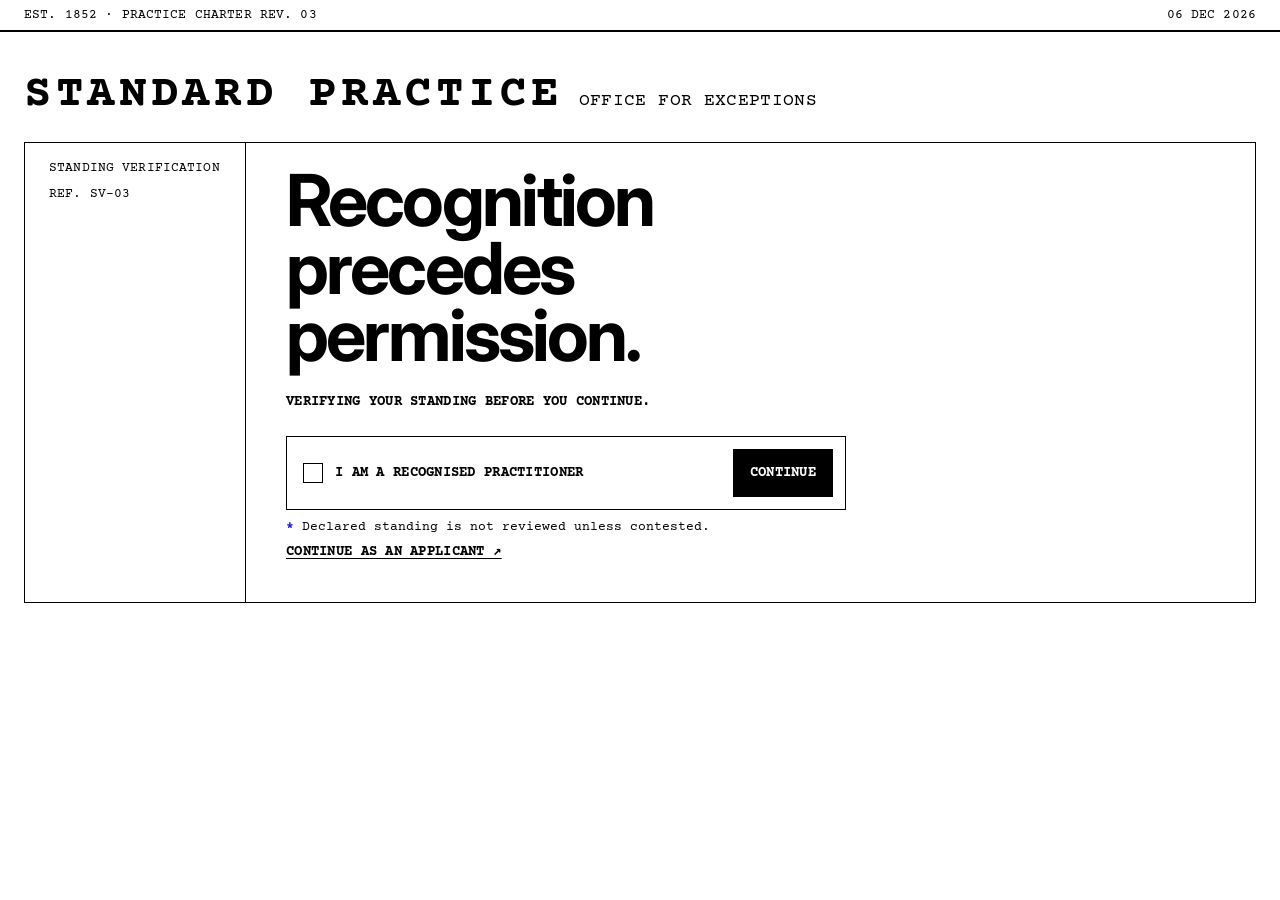
==== commit 95de75bf: "Refine the Office: single masthead, Courier Prime, quieter emphasis Show the identity once in the ma" ====
--- a/apply.html
+++ b/apply.html
@@ -7,7 +7,7 @@
   <link rel="icon" href="data:,">
   <link rel="preconnect" href="https://fonts.googleapis.com">
   <link rel="preconnect" href="https://fonts.gstatic.com" crossorigin>
-  <link rel="stylesheet" href="https://fonts.googleapis.com/css2?family=IBM+Plex+Mono:wght@400;500;600&family=Inter:wght@400;700&display=swap">
+  <link rel="stylesheet" href="https://fonts.googleapis.com/css2?family=Courier+Prime:wght@400;700&family=Inter:wght@400;700&display=swap">
   <link rel="stylesheet" href="styles.css">
   <script src="app.js"></script>
 </head>
@@ -16,15 +16,14 @@
   <header class="masthead">
     <div class="utility">
       <div class="frame utility__row mono-s">
-        <span>Standard Practice — Office for Exceptions</span>
-        <span>Est. 1852 · Practice Charter Rev. 03</span>
+        <span><span class="utility__est">Est. 1852 · </span>Practice Charter Rev. 03</span>
         <span data-today></span>
       </div>
     </div>
     <div class="frame mast">
-      <a class="mast__mark" href="home.html"><span class="mast__name">Standard Practice</span><span class="mast__sub rev">Office for Exceptions</span></a>
+      <a class="mast__mark" href="home.html"><span class="mast__name">Standard Practice</span><span class="mast__sub">Office for Exceptions</span></a>
       <nav class="mast__nav" aria-label="Office">
-        <p class="mast__standing">Viewing as <span class="rev" data-standing-label>Applicant</span></p>
+        <p class="mast__standing">Viewing as <strong data-standing-label>Applicant</strong></p>
         <ul>
           <li><a href="charter.html">The Charter</a></li>
           <li><a href="record.html">Your Record</a></li>
@@ -47,7 +46,7 @@
           <div class="rail__inner">
           <div class="rail__block">
             <p class="mono-s">Requirements</p>
-            <ol class="rail-list" style="margin-top: 8px">
+            <ol class="rail-list">
               <li><a href="#sec-1">01 Proposed work</a><span class="state state--outstanding" data-sec-state="1">Outstanding</span></li>
               <li><a href="#sec-2">02 Prior practice</a><span class="state state--outstanding" data-sec-state="2">Outstanding</span></li>
               <li><a href="#sec-3">03 Evidence of standing</a><span class="state state--outstanding" data-sec-state="3">Outstanding</span></li>
@@ -61,7 +60,7 @@
           </div>
           <div class="rail__block">
             <p class="mono-s">Recognition</p>
-            <p class="rail-status"><span class="rev" data-fact="recognition">Not assessed</span></p>
+            <p class="rail-status" data-fact="recognition">Not assessed</p>
             <p class="qual" data-view="applicant">Permits held in the Record: <span data-fact="permits">0</span>. <a class="term" href="charter.html#c-1-6">Evidence of Prior Practice</a> means Work made under a Permit.</p>
             <p class="qual" data-view="recognised">Standing assumed at verification.</p>
           </div>
@@ -80,7 +79,7 @@
 
           <section class="dossier-sec" id="sec-1" aria-labelledby="sec-1-title">
             <div class="dossier-sec__head">
-              <span class="dossier-sec__num rev">01</span>
+              <span class="dossier-sec__num">01</span>
               <h2 id="sec-1-title" tabindex="-1">Proposed work and outcome</h2>
               <span class="state state--outstanding" data-sec-state="1">Outstanding</span>
             </div>
@@ -107,7 +106,7 @@
 
           <section class="dossier-sec" id="sec-2" aria-labelledby="sec-2-title">
             <div class="dossier-sec__head">
-              <span class="dossier-sec__num rev">02</span>
+              <span class="dossier-sec__num">02</span>
               <h2 id="sec-2-title" tabindex="-1">Prior practice</h2>
               <span class="state state--outstanding" data-sec-state="2">Outstanding</span>
             </div>
@@ -133,7 +132,7 @@
 
           <section class="dossier-sec" id="sec-3" aria-labelledby="sec-3-title">
             <div class="dossier-sec__head">
-              <span class="dossier-sec__num rev">03</span>
+              <span class="dossier-sec__num">03</span>
               <h2 id="sec-3-title" tabindex="-1">Evidence of standing</h2>
               <span class="state state--outstanding" data-sec-state="3">Outstanding</span>
             </div>
@@ -237,7 +236,7 @@
 
           <section class="dossier-sec" id="sec-4" aria-labelledby="sec-4-title">
             <div class="dossier-sec__head">
-              <span class="dossier-sec__num rev">04</span>
+              <span class="dossier-sec__num">04</span>
               <h2 id="sec-4-title" tabindex="-1">Sponsorship</h2>
               <span class="state state--outstanding" data-sec-state="4">Outstanding</span>
             </div>
@@ -263,7 +262,7 @@
 
           <section class="dossier-sec" id="sec-5" aria-labelledby="sec-5-title">
             <div class="dossier-sec__head">
-              <span class="dossier-sec__num rev">05</span>
+              <span class="dossier-sec__num">05</span>
               <h2 id="sec-5-title" tabindex="-1">Declaration</h2>
               <span class="state state--outstanding" data-sec-state="5">Outstanding</span>
             </div>
@@ -286,23 +285,14 @@
   </main>
 
   <footer class="site-footer">
-    <div class="frame">
-      <div class="cmp footer-cmp">
-        <div>
-          <p class="mono">Standard Practice — Office for Exceptions</p>
-          <p class="mono-s">Established 1852. Practice Charter, Revision 03.</p>
-        </div>
-        <div>
-          <p class="mono">Standards in force. Exceptions by determination.</p>
-        </div>
-        <nav class="footer-links mono" aria-label="Footer">
-          <a href="charter.html">The Charter</a>
-          <a href="record.html">Your Record</a>
-          <a href="observation.html">Lodge an observation</a>
-          <a href="index.html" data-reverify>Re-verify standing</a>
-        </nav>
-      </div>
-      <p class="spread" aria-hidden="true">O F F I C E &nbsp; F O R &nbsp; E X C E P T I O N S</p>
+    <div class="frame footer-row">
+      <p class="mono">Standards in force. Exceptions by determination.</p>
+      <nav class="footer-links mono-s" aria-label="Footer">
+        <a href="charter.html">The Charter</a>
+        <a href="record.html">Your Record</a>
+        <a href="observation.html">Lodge an observation</a>
+        <a href="index.html" data-reverify>Re-verify standing</a>
+      </nav>
     </div>
   </footer>
 </body>
--- a/styles.css
+++ b/styles.css
@@ -10,7 +10,7 @@
   --paper: #fff;
   --blue: #0000ff;
 
-  --mono: "IBM Plex Mono", ui-monospace, monospace;
+  --mono: "Courier Prime", "Courier New", ui-monospace, monospace;
   --sans: "Inter", system-ui, sans-serif;
 
   --rule: 1px solid var(--ink);
@@ -80,14 +80,15 @@
   padding: var(--s2) var(--s3);
   background: var(--blue);
   color: var(--paper);
-  font: 500 13px/1 var(--mono);
+  font: 700 14px/1 var(--mono);
   text-transform: uppercase;
 }
 .skip:focus { top: var(--s2); }
 
 /* ------------------------------------------------------------------
    Type
-   Mono carries the institution. Bold Inter is reserved for declarations.
+   Courier Prime carries every uppercase word of the institution.
+   Inter carries sentence-case declarations and prose.
    ------------------------------------------------------------------ */
 
 .monument {
@@ -106,27 +107,24 @@
 .copy p + p { margin-top: 0.6em; }
 
 .mono {
-  font: 500 13.5px/1.35 var(--mono);
-  text-transform: uppercase;
-  letter-spacing: 0.03em;
+  font: 700 14px/1.35 var(--mono);
+  text-transform: uppercase;
+  letter-spacing: 0.02em;
 }
 
 .mono-s {
-  font: 400 12.5px/1.4 var(--mono);
-  text-transform: uppercase;
-  letter-spacing: 0.02em;
-  font-variant-numeric: tabular-nums;
+  font: 400 13px/1.4 var(--mono);
+  text-transform: uppercase;
+  letter-spacing: 0.01em;
 }
 
 .mono-l {
-  font: 500 clamp(17px, 1.9vw, 26px) / 1.25 var(--mono);
-  text-transform: uppercase;
-  letter-spacing: 0.02em;
-}
-
-.spaced { letter-spacing: 0.42em; }
-
-/* Reversed text: the Office's voice at full volume */
+  font: 700 clamp(18px, 1.9vw, 26px) / 1.2 var(--mono);
+  text-transform: uppercase;
+}
+
+/* Reversed text: the Office's voice at full volume.
+   Reserved for consequential notices and interventions. */
 .rev {
   background: var(--blue);
   color: var(--paper);
@@ -134,12 +132,11 @@
   -webkit-box-decoration-break: clone;
   box-decoration-break: clone;
 }
-.rev--ink { background: var(--ink); }
 
 .blue { color: var(--blue); }
 
 /* ------------------------------------------------------------------
-   Frame, compartments, separators
+   Frame and compartments
    ------------------------------------------------------------------ */
 
 .frame {
@@ -162,53 +159,26 @@
   padding: var(--s4) var(--s5) var(--s5);
 }
 .cmp > .is-blue { background: var(--blue); color: var(--paper); }
-.cmp > .is-ink  { background: var(--ink); color: var(--paper); }
-
-.cell-label { display: block; margin-bottom: var(--s4); }
-
-/* Abrupt separators */
-.sep {
-  overflow: hidden;
-  white-space: nowrap;
-  color: var(--blue);
-  font: 500 15px/1 var(--mono);
-  padding-block: var(--s5);
-  user-select: none;
-}
-.sep::before {
-  content: "****************************************************************************************************************************************************************************************************************";
-}
-.sep--slash::before {
-  content: "////////////////////////////////////////////////////////////////////////////////////////////////////////////////////////////////////////////////////////////////////////////////////////////////////////////////";
-}
-
-/* Repetition band */
+
+/* Repetition band: one readable statement, decorative repeats hidden */
 .repeat {
   overflow: hidden;
-  white-space: nowrap;
+  margin-top: var(--s6);
   background: var(--blue);
   color: var(--paper);
-  border-block: var(--rule);
-  font: 500 15px/1 var(--mono);
-  text-transform: uppercase;
-  letter-spacing: 0.04em;
-  padding-block: var(--s3);
   user-select: none;
 }
-
-/* Letter-spread bar, as on a terminal footer */
-.spread {
-  font: 500 13px/1 var(--mono);
-  text-transform: uppercase;
-  text-align: justify;
-  text-align-last: justify;
+.repeat__track {
   padding-block: var(--s3);
   white-space: nowrap;
-  overflow: hidden;
-}
-
-/* ------------------------------------------------------------------
-   Actions and compact controls
+  font: 700 15px/1 var(--mono);
+  text-transform: uppercase;
+  letter-spacing: 0.02em;
+}
+.repeat__mark { padding-inline: 0.6em; }
+
+/* ------------------------------------------------------------------
+   Actions
    ------------------------------------------------------------------ */
 
 .btn {
@@ -223,16 +193,14 @@
   border-radius: 0;
   background: var(--ink);
   color: var(--paper);
-  font: 500 13.5px/1.2 var(--mono);
-  text-transform: uppercase;
-  letter-spacing: 0.04em;
+  font: 700 14px/1.2 var(--mono);
+  text-transform: uppercase;
+  letter-spacing: 0.02em;
   text-decoration: none;
   text-align: left;
   cursor: pointer;
 }
 .btn:hover { background: var(--blue); border-color: var(--blue); }
-.btn--blue { background: var(--blue); border-color: var(--blue); }
-.btn--blue:hover { background: var(--ink); border-color: var(--ink); }
 
 .link {
   margin: 0;
@@ -240,9 +208,9 @@
   border: 0;
   background: none;
   color: var(--ink);
-  font: 500 13.5px/1.35 var(--mono);
-  text-transform: uppercase;
-  letter-spacing: 0.03em;
+  font: 700 14px/1.35 var(--mono);
+  text-transform: uppercase;
+  letter-spacing: 0.02em;
   text-decoration: underline;
   text-decoration-thickness: 1px;
   text-underline-offset: 3px;
@@ -251,50 +219,31 @@
 }
 .link:hover { color: var(--blue); }
 
-.ctl {
-  display: inline-flex;
-  align-items: center;
-  gap: var(--s2);
-  min-height: 32px;
-  margin: 0;
-  padding: var(--s1) var(--s2);
-  border: 1px solid var(--ink);
-  border-radius: 0;
-  background: var(--paper);
-  color: var(--ink);
-  font: 500 12.5px/1.2 var(--mono);
-  text-transform: uppercase;
-  letter-spacing: 0.03em;
-  text-decoration: none;
+.actions { display: flex; flex-wrap: wrap; align-items: center; gap: var(--s3) var(--s5); }
+
+/* Section status: plain text. Weight marks completion; blue marks a waiver. */
+.state {
+  font: 400 13px/1.2 var(--mono);
+  text-transform: uppercase;
   white-space: nowrap;
-  cursor: pointer;
-}
-.ctl:hover,
-.ctl[aria-expanded="true"] { background: var(--blue); border-color: var(--blue); color: var(--paper); }
-
-.actions { display: flex; flex-wrap: wrap; align-items: center; gap: var(--s3) var(--s5); }
-
-/* Status markers */
-.state {
+}
+.state--complete { font-weight: 700; }
+.state--complete::before {
+  content: "";
   display: inline-block;
-  padding: 3px 6px;
-  border: 1px solid currentColor;
-  font: 500 12px/1.2 var(--mono);
-  text-transform: uppercase;
-  letter-spacing: 0.04em;
-  white-space: nowrap;
-}
-.state--outstanding { color: var(--blue); }
-.state--complete    { background: var(--ink);  border-color: var(--ink);  color: var(--paper); }
-.state--waived      { background: var(--blue); border-color: var(--blue); color: var(--paper); }
-
-/* Qualification beside the choice it affects */
+  width: 0.55em;
+  height: 0.55em;
+  margin-right: 0.45em;
+  background: currentColor;
+}
+.state--waived { font-weight: 700; color: var(--blue); }
+
+/* Qualification beside the choice it affects. The asterisk carries the colour. */
 .qual {
   margin-top: var(--s2);
-  color: var(--blue);
-  font: 400 12.5px/1.45 var(--mono);
-}
-.qual::before { content: "* "; }
+  font: 400 13px/1.45 var(--mono);
+}
+.qual::before { content: "* "; color: var(--blue); font-weight: 700; }
 
 /* Defined Terms, cross-references, asterisks */
 .term {
@@ -341,7 +290,7 @@
   transition: opacity var(--fade), visibility 0s linear var(--fade);
 }
 .popover.is-open { opacity: 1; visibility: visible; transition: opacity var(--fade); }
-.popover .mono-s { display: block; margin-bottom: var(--s1); color: var(--blue); text-transform: uppercase; }
+.popover .mono-s { display: block; margin-bottom: var(--s1); color: var(--blue); }
 .popover p { font: 400 15px/1.45 var(--sans); }
 
 /* Disclosures for secondary legal detail */
@@ -352,9 +301,9 @@
   justify-content: space-between;
   gap: var(--s3);
   padding: var(--s3) 0;
-  font: 500 13px/1.3 var(--mono);
-  text-transform: uppercase;
-  letter-spacing: 0.03em;
+  font: 700 14px/1.3 var(--mono);
+  text-transform: uppercase;
+  letter-spacing: 0.02em;
   list-style: none;
   cursor: pointer;
 }
@@ -364,7 +313,6 @@
 .disc__body { padding-bottom: var(--s4); }
 .disc__body .clause { display: grid; grid-template-columns: 3.2em 1fr; gap: var(--s2); padding-block: var(--s2); border-top: 1px dotted var(--ink); font-size: 14.5px; }
 .disc__body .clause:first-child { border-top: 0; }
-.disc__body .clause .mono-s { color: var(--blue); }
 
 /* ------------------------------------------------------------------
    Masthead
@@ -377,7 +325,6 @@
   justify-content: space-between;
   gap: var(--s1) var(--s5);
   padding-block: 6px;
-  text-transform: uppercase;
 }
 
 .masthead { border-bottom: var(--rule); }
@@ -395,25 +342,28 @@
   display: flex;
   flex-wrap: wrap;
   align-items: baseline;
-  gap: var(--s2) var(--s4);
+  gap: var(--s1) var(--s4);
   text-decoration: none;
-  text-transform: uppercase;
 }
 .mast__name {
-  font: 600 clamp(17px, 1.9vw, 26px) / 1 var(--mono);
-  letter-spacing: 0.4em;
-  text-transform: uppercase;
-}
-.mast__sub { font: 500 13px/1.3 var(--mono); letter-spacing: 0.06em; }
+  font: 700 clamp(19px, 2vw, 28px) / 1 var(--mono);
+  letter-spacing: 0.08em;
+  text-transform: uppercase;
+}
+.mast__sub {
+  font: 400 14px/1.3 var(--mono);
+  letter-spacing: 0.02em;
+  text-transform: uppercase;
+}
 
 .mast__nav {
   display: flex;
   flex-wrap: wrap;
   align-items: stretch;
   border: var(--rule);
-  font: 500 13px/1 var(--mono);
-  text-transform: uppercase;
-  letter-spacing: 0.03em;
+  font: 700 14px/1 var(--mono);
+  text-transform: uppercase;
+  letter-spacing: 0.02em;
 }
 .mast__standing,
 .mast__nav a {
@@ -423,6 +373,8 @@
   min-height: 36px;
   padding: 0 var(--s3);
 }
+.mast__standing { font-weight: 400; }
+.mast__standing strong { font-weight: 700; }
 .mast__nav ul { display: flex; flex-wrap: wrap; }
 .mast__nav li { border-left: var(--rule); display: flex; }
 .mast__nav a { text-decoration: none; }
@@ -430,7 +382,7 @@
 .mast__nav a[aria-current="page"] { background: var(--ink); color: var(--paper); }
 
 @media (max-width: 639px) {
-  .utility__row span:nth-child(2) { display: none; }
+  .utility__est { display: none; }
   .mast__nav { width: 100%; }
   .mast__standing { width: 100%; border-bottom: var(--rule); }
   .mast__nav ul { width: 100%; }
@@ -443,19 +395,19 @@
    Footer
    ------------------------------------------------------------------ */
 
-.site-footer { margin-top: var(--s7); padding-bottom: var(--s4); }
-.footer-cmp { grid-template-columns: 2fr 2fr 1.4fr; }
-.footer-cmp .mono-s { margin-top: var(--s2); }
-.footer-links { display: flex; flex-direction: column; gap: var(--s2); align-items: flex-start; }
+.site-footer { margin-top: var(--s7); border-top: var(--rule); }
+.footer-row {
+  display: flex;
+  flex-wrap: wrap;
+  align-items: baseline;
+  justify-content: space-between;
+  gap: var(--s3) var(--s5);
+  padding-block: var(--s4) var(--s5);
+}
+.footer-links { display: flex; flex-wrap: wrap; gap: var(--s2) var(--s5); }
 .footer-links a { text-decoration: none; }
 .footer-links a:hover,
 .footer-links a[aria-current="page"] { text-decoration: underline; text-underline-offset: 3px; }
-.site-footer .spread { border: var(--rule); border-top: 0; padding-inline: var(--s5); }
-
-@media (max-width: 767px) {
-  .footer-cmp { grid-template-columns: 1fr; }
-  .site-footer .spread { padding-inline: var(--s3); font-size: 12px; }
-}
 
 /* ------------------------------------------------------------------
    Standing-dependent views
@@ -469,24 +421,22 @@
    ------------------------------------------------------------------ */
 
 .page-head { padding-block: var(--s6) var(--s5); }
-.page-head .mono-s { text-transform: uppercase; }
-.page-head .statement { margin-top: var(--s3); max-width: 18ch; }
-.page-head__assert { margin-top: var(--s4); }
+.page-head .statement { margin-top: var(--s3); max-width: 22ch; }
+.page-head__assert { margin-top: var(--s3); }
 
 /* ------------------------------------------------------------------
    The gate
    ------------------------------------------------------------------ */
 
 .gate { padding-block: var(--s6) var(--s7); }
-.gate-mast { display: flex; flex-wrap: wrap; align-items: baseline; gap: var(--s3) var(--s5); }
+.gate-mast { display: flex; flex-wrap: wrap; align-items: baseline; gap: var(--s2) var(--s4); margin-bottom: var(--s5); }
 .gate-mast .mast__name { font-size: clamp(22px, 3.6vw, 48px); }
-
-.gate-panel { grid-template-columns: 240px minmax(0, 1fr); }
-.gate-rail { display: flex; flex-direction: column; gap: var(--s2); text-transform: uppercase; }
-.gate-rail .rule { border-top: var(--rule); margin-block: var(--s2); }
+.gate-mast .mast__sub { font-size: clamp(14px, 1.4vw, 18px); }
+
+.gate-panel { grid-template-columns: 220px minmax(0, 1fr); }
+.gate-rail { display: flex; flex-direction: column; gap: var(--s2); }
 .gate-main { padding: var(--s5) var(--s6) var(--s6); }
 .gate-main .statement { max-width: 12ch; font-size: clamp(36px, 5.6vw, 84px); line-height: 0.94; letter-spacing: -0.04em; }
-.gate-after { margin-top: var(--s6); }
 .gate-main > * + * { margin-top: var(--s5); }
 
 .gate-widget {
@@ -504,9 +454,9 @@
   display: flex;
   align-items: center;
   gap: var(--s3);
-  font: 500 13.5px/1.3 var(--mono);
-  text-transform: uppercase;
-  letter-spacing: 0.03em;
+  font: 700 14px/1.3 var(--mono);
+  text-transform: uppercase;
+  letter-spacing: 0.02em;
   cursor: pointer;
 }
 
@@ -515,6 +465,7 @@
 
 @media (max-width: 767px) {
   .gate-panel { grid-template-columns: 1fr; }
+  .gate-rail { flex-direction: row; flex-wrap: wrap; gap: var(--s1) var(--s4); }
   .gate-main { padding: var(--s4) var(--s4) var(--s5); }
   .gate-widget .btn { width: 100%; }
 }
@@ -523,7 +474,7 @@
 .calibration { max-width: 560px; border: var(--rule); }
 .calibration__head { padding: var(--s3) var(--s4) var(--s4); background: var(--ink); color: var(--paper); }
 .calibration__head:focus { outline: none; }
-.calibration__head .statement { display: block; margin-top: var(--s1); font-size: clamp(24px, 3vw, 34px); }
+.calibration__head .statement { display: block; margin-top: var(--s1); font-size: clamp(24px, 3vw, 34px); text-transform: none; }
 .calibration__grid { display: grid; grid-template-columns: repeat(3, minmax(0, 1fr)); gap: var(--s1); padding: var(--s1); }
 .tile {
   position: relative;
@@ -548,119 +499,116 @@
    ------------------------------------------------------------------ */
 
 .hero { padding-block: var(--s6) var(--s5); }
-.hero__welcome { display: inline; }
-.hero .monument { margin-top: var(--s5); }
+.hero .monument { margin-top: var(--s4); }
 .monument__line { display: block; }
 .hero__foot {
-  display: grid;
-  grid-template-columns: minmax(0, 1fr) auto;
-  align-items: end;
-  gap: var(--s5);
-  margin-top: var(--s6);
+  display: flex;
+  flex-wrap: wrap;
+  align-items: flex-end;
+  justify-content: space-between;
+  gap: var(--s4) var(--s5);
+  margin-top: var(--s5);
 }
 .hero__foot .lede { max-width: 30ch; }
-.hero__actions { display: flex; flex-wrap: wrap; align-items: center; gap: var(--s4) var(--s5); }
-@media (max-width: 899px) {
-  .hero__foot { grid-template-columns: 1fr; }
+
+/* Standing: one ledger line between the declaration and the routes */
+.standing {
+  display: flex;
+  flex-wrap: wrap;
+  align-items: baseline;
+  justify-content: space-between;
+  gap: var(--s2) var(--s5);
+  padding-block: var(--s3);
+  border-top: var(--rule);
+}
+.standing__facts { display: flex; flex-wrap: wrap; gap: var(--s2) var(--s5); }
+.standing__facts div { display: flex; gap: var(--s2); }
+.standing__facts dd { font-weight: 700; }
+@media (max-width: 639px) {
+  .standing__facts { display: block; width: 100%; }
+  .standing__facts div { justify-content: space-between; padding-block: 4px; border-bottom: 1px dotted var(--ink); }
 }
 
 .office-grid {
-  grid-template-columns: minmax(200px, 1fr) minmax(0, 2fr) minmax(0, 2fr) minmax(220px, 1.15fr);
+  grid-template-columns: minmax(0, 1.5fr) minmax(0, 1fr);
   grid-template-areas:
-    "stand a b notice"
-    "stand wo wo notice";
-}
-.cell-stand  { grid-area: stand; }
+    "a b"
+    "wo notice";
+}
 .cell-a      { grid-area: a; }
 .cell-b      { grid-area: b; }
 .cell-wo     { grid-area: wo; }
 .cell-notice { grid-area: notice; }
 
-.cell-stand .mono-l { margin-bottom: var(--s4); font-size: clamp(17px, 1.5vw, 22px); overflow-wrap: normal; }
-.facts { border-top: var(--rule); }
-.facts div {
-  display: flex;
-  justify-content: space-between;
+.route__head { display: flex; flex-wrap: wrap; justify-content: space-between; gap: var(--s2); margin-bottom: var(--s3); }
+.route__yours { padding: 0 0.3em; background: var(--blue); color: var(--paper); }
+.route .statement { font-size: clamp(24px, 2.4vw, 34px); }
+.route__list { margin-top: var(--s4); border-top: var(--rule); }
+.route__list li {
+  display: grid;
+  grid-template-columns: 3.6em minmax(0, 1fr) auto;
   gap: var(--s2);
   padding-block: 6px;
   border-bottom: var(--rule);
-  font: 400 12.5px/1.3 var(--mono);
-  text-transform: uppercase;
-  font-variant-numeric: tabular-nums;
-}
-.facts dd { text-align: right; }
-.cell-stand .link { display: inline-block; margin-top: var(--s4); }
-
-.route { display: flex; flex-direction: column; }
-.route__head { display: flex; flex-wrap: wrap; justify-content: space-between; gap: var(--s2); margin-bottom: var(--s4); }
-.route .statement { font-size: clamp(24px, 2.4vw, 34px); }
-.route__list { margin-top: var(--s4); border-top: var(--rule); }
-.route__list li {
-  display: grid;
-  grid-template-columns: 2.4em 1fr auto;
-  gap: var(--s2);
-  padding-block: 6px;
-  border-bottom: var(--rule);
-  font: 400 12.5px/1.35 var(--mono);
-  text-transform: uppercase;
-}
-.route__list li span:first-child { color: var(--blue); }
-.route__outcome { margin-top: var(--s4); }
-.route .btn,
-.route .link { margin-top: var(--s5); align-self: flex-start; }
-.route--waived .route__list li { text-decoration: line-through; }
+  font: 400 13px/1.35 var(--mono);
+  text-transform: uppercase;
+}
+.route__list .route__outcome { font-weight: 700; }
+
+.cell-notice .mono-l { margin-block: var(--s2) var(--s4); max-width: 24ch; }
+.cell-notice .link { color: var(--paper); }
 
 .cell-wo { display: grid; grid-template-columns: minmax(0, 1.2fr) minmax(0, 1fr); gap: var(--s4) var(--s6); align-items: end; }
 .cell-wo .statement { font-size: clamp(24px, 2.4vw, 34px); margin-top: var(--s2); }
-.cell-wo .copy { margin-top: var(--s3); }
-
-.cell-notice .mono-l { margin-block: var(--s2) var(--s5); }
-.cell-notice .link { color: var(--paper); }
+.cell-wo .copy { margin-top: var(--s2); }
+.cell-wo .btn { margin-top: var(--s4); }
 
 @media (max-width: 1099px) {
-  .office-grid {
-    grid-template-columns: minmax(0, 1fr) minmax(0, 1fr);
-    grid-template-areas:
-      "stand notice"
-      "a b"
-      "wo wo";
-  }
-}
-@media (max-width: 699px) {
+  .cell-wo { grid-template-columns: 1fr; align-items: start; }
+}
+@media (max-width: 767px) {
   .office-grid {
     grid-template-columns: 1fr;
-    grid-template-areas: "stand" "a" "b" "wo" "notice";
+    grid-template-areas: "a" "b" "notice" "wo";
   }
-  .cell-wo { grid-template-columns: 1fr; }
 }
 
 /* Permits currently open */
-.permits { margin-top: var(--s6); grid-template-columns: minmax(200px, 1fr) minmax(0, 5.15fr); }
+.permits {
+  display: grid;
+  grid-template-columns: minmax(200px, 1fr) minmax(0, 5fr);
+  gap: var(--s4) var(--s5);
+  margin-top: var(--s6);
+  padding-top: var(--s3);
+  border-top: var(--rule);
+}
 .permits .statement { font-size: clamp(24px, 2.4vw, 34px); margin-top: var(--s2); }
 .permits-table { width: 100%; border-collapse: collapse; }
 .permits-table th {
   padding: 0 var(--s3) var(--s2) 0;
   border-bottom: var(--rule);
-  font: 400 12.5px/1.3 var(--mono);
+  font: 400 13px/1.3 var(--mono);
   text-transform: uppercase;
   text-align: left;
 }
 .permits-table td { padding: var(--s3) var(--s3) var(--s3) 0; border-bottom: var(--rule); vertical-align: top; font-size: 15px; }
-.permits-table tr:last-child td { border-bottom: 0; }
-.permits-table td:last-child, .permits-table th:last-child { padding-right: 0; text-align: right; }
+.permits-table td:last-child, .permits-table th:last-child { padding-right: 0; text-align: right; white-space: nowrap; }
 .permits-table .p-name { font-weight: 700; }
-.permits-table .mono-s { white-space: nowrap; text-transform: uppercase; }
+.permits-table .mono-s { white-space: nowrap; }
 
 @media (max-width: 899px) {
   .permits { grid-template-columns: 1fr; }
   .permits-table thead { position: absolute; width: 1px; height: 1px; overflow: hidden; clip: rect(0 0 0 0); }
   .permits-table, .permits-table tbody, .permits-table tr, .permits-table td { display: block; }
   .permits-table tr { padding-block: var(--s3); border-bottom: var(--rule); }
-  .permits-table tr:last-child { border-bottom: 0; }
   .permits-table td, .permits-table td:last-child { padding: 0; border: 0; text-align: left; }
   .permits-table td + td { margin-top: var(--s2); }
-  .permits-table td[data-label]::before { content: attr(data-label); display: block; font: 400 12px/1.3 var(--mono); text-transform: uppercase; }
-}
+  .permits-table td[data-label]::before { content: attr(data-label); display: block; font: 400 13px/1.3 var(--mono); text-transform: uppercase; }
+}
+
+.authority { margin-top: var(--s7); }
+.authority .statement { max-width: 22ch; }
+.authority .link { display: inline-block; margin-top: var(--s3); }
 
 /* ------------------------------------------------------------------
    Forms
@@ -669,9 +617,9 @@
 .label {
   display: block;
   margin-bottom: 6px;
-  font: 500 12.5px/1.3 var(--mono);
-  text-transform: uppercase;
-  letter-spacing: 0.03em;
+  font: 700 13px/1.3 var(--mono);
+  text-transform: uppercase;
+  letter-spacing: 0.02em;
 }
 
 .input {
@@ -722,15 +670,14 @@
   align-items: flex-start;
   gap: var(--s3);
   padding-block: var(--s2);
-  font: 500 13.5px/1.35 var(--mono);
-  text-transform: uppercase;
-  letter-spacing: 0.02em;
+  font: 400 14px/1.4 var(--mono);
+  text-transform: uppercase;
   cursor: pointer;
 }
 .choices { border-top: var(--rule); }
 .choices .choice { border-bottom: var(--rule); }
 
-.form-error { margin-top: var(--s2); color: var(--blue); font: 500 13px/1.4 var(--mono); text-transform: uppercase; }
+.form-error { margin-top: var(--s2); color: var(--blue); font: 700 14px/1.4 var(--mono); text-transform: uppercase; }
 
 /* ------------------------------------------------------------------
    The dossier
@@ -744,34 +691,34 @@
 
 .rail__block { padding: var(--s3) var(--s4); border-bottom: var(--rule); }
 .rail__block:last-child { border-bottom: 0; }
-.rail__block .mono-s { text-transform: uppercase; }
+.rail-list { margin-top: var(--s2); }
 .rail-list li {
   display: flex;
   justify-content: space-between;
-  align-items: center;
+  align-items: baseline;
   gap: var(--s2);
   padding-block: 5px;
   border-bottom: 1px dotted var(--ink);
 }
 .rail-list li:last-child { border-bottom: 0; }
-.rail-list a { font: 400 12.5px/1.3 var(--mono); text-transform: uppercase; text-decoration: none; }
+.rail-list a { font: 400 13px/1.3 var(--mono); text-transform: uppercase; text-decoration: none; }
 .rail-list a:hover { color: var(--blue); text-decoration: underline; }
-.rail-status { margin-top: var(--s1); font: 600 17px/1.25 var(--mono); text-transform: uppercase; }
+.rail-status { margin-top: var(--s1); font: 700 17px/1.25 var(--mono); text-transform: uppercase; }
 .rail .qual { margin-top: var(--s1); }
-.rail__submit .btn { width: 100%; margin-top: var(--s2); }
+.rail__submit .btn { width: 100%; }
 
 .dossier-sec { border-bottom: var(--rule); scroll-margin-top: var(--s4); }
 .dossier-sec:last-child { border-bottom: 0; }
 .dossier-sec__head {
   display: grid;
   grid-template-columns: auto minmax(0, 1fr) auto;
-  align-items: center;
+  align-items: baseline;
   gap: var(--s3);
   padding: var(--s3) var(--s4);
   border-bottom: var(--rule);
 }
-.dossier-sec__num { font: 600 15px/1 var(--mono); padding: 6px 8px; }
-.dossier-sec__head h2 { font: 500 14px/1.3 var(--mono); text-transform: uppercase; letter-spacing: 0.04em; }
+.dossier-sec__num { font: 700 15px/1 var(--mono); }
+.dossier-sec__head h2 { font: 700 15px/1.3 var(--mono); text-transform: uppercase; letter-spacing: 0.02em; }
 .dossier-sec__head h2:focus { outline: none; }
 .dossier-sec__body {
   display: grid;
@@ -780,7 +727,7 @@
   padding: var(--s4) var(--s4) var(--s5);
 }
 .dossier-sec__body > .wide { grid-column: 1 / -1; }
-.dossier-sec__waived { padding: var(--s3) var(--s4); font: 400 12.5px/1.4 var(--mono); text-transform: uppercase; color: var(--blue); }
+.dossier-sec__waived { padding: var(--s3) var(--s4); font: 400 13px/1.4 var(--mono); text-transform: uppercase; }
 
 .readout {
   display: flex;
@@ -788,9 +735,9 @@
   gap: var(--s3);
   padding: var(--s2) var(--s3);
   border: var(--rule);
-  font: 600 22px/1 var(--mono);
-}
-.readout .mono-s { font-weight: 400; text-transform: uppercase; }
+  font: 700 22px/1 var(--mono);
+}
+.readout .mono-s { font-weight: 400; }
 
 .grounds { border: var(--rule); }
 .ground { border-bottom: var(--rule); }
@@ -803,10 +750,10 @@
   padding: var(--s2) var(--s3);
   cursor: pointer;
 }
-.ground__code { font: 600 13px/1 var(--mono); color: var(--blue); }
+.ground__code { font: 700 14px/1 var(--mono); }
 .ground__name { font: 700 15px/1.3 var(--sans); }
 .ground__name span { display: block; font: 400 13.5px/1.35 var(--sans); }
-.ground__by { font: 400 12px/1.3 var(--mono); text-transform: uppercase; text-align: right; }
+.ground__by { font: 400 13px/1.3 var(--mono); text-transform: uppercase; text-align: right; }
 .ground__fields {
   display: grid;
   grid-template-columns: repeat(2, minmax(0, 1fr));
@@ -833,76 +780,101 @@
 }
 
 /* ------------------------------------------------------------------
-   Status summary (determination, record)
-   ------------------------------------------------------------------ */
-
-.status-row { grid-template-columns: minmax(0, 1.6fr) repeat(3, minmax(0, 1fr)); }
-.status-row .mono-s { text-transform: uppercase; }
-.status-row__big { font: 600 clamp(28px, 4.2vw, 60px) / 1 var(--mono); text-transform: uppercase; margin-top: var(--s3); letter-spacing: -0.01em; }
-.status-row__val { font: 600 17px/1.25 var(--mono); text-transform: uppercase; margin-top: var(--s3); }
+   Determination: the decision, then the letter that issues it
+   ------------------------------------------------------------------ */
+
+.decision {
+  display: grid;
+  grid-template-columns: minmax(0, 1.6fr) repeat(3, minmax(0, 1fr));
+  gap: 1px;
+  background: var(--ink);
+  border: var(--rule);
+}
+.decision > div { min-width: 0; padding: var(--s3) var(--s4) var(--s4); background: var(--paper); }
+.decision dd { margin-top: var(--s2); font: 700 17px/1.25 var(--mono); text-transform: uppercase; }
+.decision .decision__main { background: var(--blue); color: var(--paper); }
+.decision__main dd { font-size: clamp(28px, 4.2vw, 60px); line-height: 1; }
 @media (max-width: 899px) {
-  .status-row { grid-template-columns: 1fr 1fr 1fr; }
-  .status-row > :first-child { grid-column: 1 / -1; }
+  .decision { grid-template-columns: repeat(3, minmax(0, 1fr)); }
+  .decision__main { grid-column: 1 / -1; }
 }
 @media (max-width: 539px) {
-  .status-row { grid-template-columns: 1fr; }
-}
-
-/* ------------------------------------------------------------------
-   Documents
-   ------------------------------------------------------------------ */
-
-.doc-layout { margin-top: var(--s5); grid-template-columns: minmax(260px, 1fr) minmax(0, 2.1fr); }
+  .decision { grid-template-columns: 1fr; }
+  .decision > div:not(.decision__main) { display: flex; justify-content: space-between; align-items: baseline; gap: var(--s3); padding-block: var(--s2); }
+  .decision > div:not(.decision__main) dd { margin: 0; text-align: right; }
+}
+
+.doc-layout {
+  display: grid;
+  grid-template-columns: minmax(0, 2.1fr) minmax(260px, 1fr);
+  gap: var(--s5) var(--s6);
+  margin-top: var(--s5);
+}
 .doc-side > * + * { margin-top: var(--s5); }
-.doc-side .statement { font-size: clamp(24px, 2.4vw, 34px); }
-.doc-actions { display: flex; flex-direction: column; align-items: stretch; gap: var(--s2); }
-.doc-actions .ctl { justify-content: space-between; min-height: 40px; padding-inline: var(--s3); }
-.doc-main { padding: var(--s5); }
+.doc-actions { border-top: var(--rule); }
+.doc-actions li { border-bottom: var(--rule); }
+.doc-action {
+  display: flex;
+  justify-content: space-between;
+  gap: var(--s3);
+  width: 100%;
+  margin: 0;
+  padding: var(--s2) 0;
+  border: 0;
+  background: none;
+  color: var(--ink);
+  font: 700 14px/1.3 var(--mono);
+  text-transform: uppercase;
+  letter-spacing: 0.02em;
+  text-align: left;
+  text-decoration: none;
+  cursor: pointer;
+}
+.doc-action:hover,
+.doc-action[aria-expanded="true"] { color: var(--blue); }
 @media (max-width: 899px) {
   .doc-layout { grid-template-columns: 1fr; }
-  .doc-main { padding: var(--s3); }
-}
-
-.review { margin-top: var(--s5); }
-.review > * + * { margin-top: var(--s4); }
+}
+
+.review > * + * { margin-top: var(--s3); }
+.review form > * + * { margin-top: var(--s3); }
 .review h2:focus, .review__reply:focus { outline: none; }
 .review__reply > * + * { margin-top: var(--s2); }
 
 /* Letter on letterhead */
 .letter { border: var(--rule); background: var(--paper); }
 .letterhead { display: grid; grid-template-columns: minmax(0, 1fr) auto; border-bottom: var(--rule); }
-.letterhead__office { padding: var(--s3) var(--s4); font: 600 13px/1.4 var(--mono); text-transform: uppercase; letter-spacing: 0.18em; }
-.letterhead__office span { display: block; font-weight: 400; letter-spacing: 0.04em; }
+.letterhead__office { padding: var(--s3) var(--s4); font: 700 14px/1.4 var(--mono); text-transform: uppercase; letter-spacing: 0.08em; }
+.letterhead__office span { display: block; font-weight: 400; letter-spacing: 0.02em; }
 .letterhead__meta {
   display: grid;
   grid-template-columns: auto auto;
   gap: 2px var(--s3);
   padding: var(--s3) var(--s4);
   border-left: var(--rule);
-  font: 400 12.5px/1.4 var(--mono);
-  text-transform: uppercase;
-  font-variant-numeric: tabular-nums;
-}
-.letter__basis { padding: 6px var(--s4); border-bottom: var(--rule); font: 400 12.5px/1.4 var(--mono); }
-.letter__re { padding: var(--s3) var(--s4) 0; font: 500 13px/1.4 var(--mono); }
+  font: 400 13px/1.4 var(--mono);
+  text-transform: uppercase;
+}
+.letter__basis { padding: 6px var(--s4); border-bottom: var(--rule); font: 400 13px/1.4 var(--mono); }
+.letter__re { padding: var(--s3) var(--s4) 0; font: 700 14px/1.4 var(--mono); }
 .letter__body { padding: var(--s4) var(--s4) var(--s2); }
-.letter__status { margin-bottom: var(--s3); font: 600 clamp(19px, 2vw, 26px) / 1.3 var(--mono); text-transform: uppercase; }
+.letter__status { margin-bottom: var(--s3); font: 700 clamp(19px, 2vw, 26px) / 1.3 var(--mono); text-transform: uppercase; }
 .letter__title { margin-bottom: var(--s3); font: 700 22px/1.15 var(--sans); letter-spacing: -0.01em; }
 .letter__body p { max-width: 64ch; }
 .letter__body p + p { margin-top: 0.6em; }
 .letter__body p.is-qual { color: var(--blue); }
-.letter__quote-label { margin-bottom: var(--s1); font: 400 12.5px/1.4 var(--mono); text-transform: uppercase; }
+.letter__quote-label { margin-bottom: var(--s1); font: 400 13px/1.4 var(--mono); text-transform: uppercase; }
 .letter__body .letter__quote { margin: 0 0 var(--s3); padding-left: var(--s3); border-left: 3px solid var(--blue); font-style: italic; }
 .letter__sign { padding: var(--s5) var(--s4) var(--s3); }
 .letter__sign-line { display: block; width: 14em; max-width: 100%; height: var(--s6); border-bottom: var(--rule); }
-.letter__officer { margin-top: var(--s2); font: 500 12.5px/1.3 var(--mono); text-transform: uppercase; }
+.letter__officer { margin-top: var(--s2); font: 700 13px/1.3 var(--mono); text-transform: uppercase; }
 .letter__foot {
   display: flex;
   justify-content: space-between;
   gap: var(--s4);
   padding: 6px var(--s4);
   border-top: var(--rule);
-  font: 400 12px/1.4 var(--mono);
+  font: 400 13px/1.4 var(--mono);
   text-transform: uppercase;
 }
 @media (max-width: 539px) {
@@ -919,16 +891,23 @@
 .um-form { grid-template-columns: minmax(0, 2fr) minmax(0, 1fr); }
 .um-form form > * + * { margin-top: var(--s4); }
 .um-form .copy { max-width: 40ch; }
-
-.correspondence { margin-top: var(--s5); }
-.corr-item { grid-template-columns: 200px minmax(0, 1fr); scroll-margin-top: var(--s4); }
-.corr-item + .corr-item { border-top: 0; }
+.um-steps { margin-top: var(--s3); }
+.um-steps li { grid-template-columns: 3em minmax(0, 1fr) auto; }
+
+/* Correspondence: a file of dated documents */
+.corr-title { padding-bottom: var(--s2); }
+.corr-item {
+  display: grid;
+  grid-template-columns: 180px minmax(0, 1fr);
+  gap: var(--s3) var(--s5);
+  padding-block: var(--s4) var(--s5);
+  border-top: var(--rule);
+  scroll-margin-top: var(--s4);
+}
 .corr-item:focus { outline: none; }
 .corr-item:focus-visible { outline: 2px solid var(--blue); outline-offset: 2px; }
-.corr-rail { text-transform: uppercase; }
-.corr-rail .mono-l { margin-bottom: var(--s3); }
-.corr-main > * + * { margin-top: var(--s4); }
-.corr-next { margin-top: var(--s4); }
+.corr-rail .mono-l { margin-bottom: var(--s2); }
+.corr-next { margin-top: var(--s2); }
 .corr-end { margin-top: var(--s5); }
 .arrive { animation: arrive var(--fade) ease-out; }
 @keyframes arrive { from { opacity: 0; } }
@@ -939,29 +918,51 @@
 }
 
 /* ------------------------------------------------------------------
-   Your Record
-   ------------------------------------------------------------------ */
-
-.record-stats { grid-template-columns: minmax(0, 1.6fr) repeat(3, minmax(0, 1fr)); }
-.record-stats .mono-s { text-transform: uppercase; }
-@media (max-width: 899px) { .record-stats { grid-template-columns: 1fr 1fr; } }
-
-.record-cmp { margin-top: var(--s5); grid-template-columns: minmax(200px, 1fr) minmax(0, 4fr); }
-.record-cmp .statement { font-size: clamp(24px, 2.4vw, 34px); margin-top: var(--s2); }
-.record-side > * + * { margin-top: var(--s4); }
-@media (max-width: 899px) { .record-cmp { grid-template-columns: 1fr; } }
+   Your Record: a ledger
+   ------------------------------------------------------------------ */
+
+.ledger__summary {
+  display: grid;
+  grid-template-columns: minmax(0, 1.6fr) repeat(3, minmax(0, 1fr));
+  gap: var(--s2) var(--s5);
+  padding-block: var(--s3);
+  border-block: var(--rule);
+}
+.ledger__summary dd { margin-top: 2px; font-weight: 700; }
+@media (max-width: 767px) { .ledger__summary { grid-template-columns: 1fr 1fr; } }
+@media (max-width: 539px) {
+  .ledger__summary { grid-template-columns: 1fr; gap: 0; padding-block: var(--s1); }
+  .ledger__summary > div { display: flex; justify-content: space-between; gap: var(--s3); padding-block: 4px; }
+  .ledger__summary > div + div { border-top: 1px dotted var(--ink); }
+  .ledger__summary dd { margin: 0; text-align: right; }
+}
+
+.ledger__head {
+  display: flex;
+  flex-wrap: wrap;
+  align-items: baseline;
+  justify-content: space-between;
+  gap: var(--s2) var(--s5);
+  margin-top: var(--s6);
+  padding-bottom: var(--s2);
+  border-bottom: 2px solid var(--ink);
+}
+.ledger__empty { padding-block: var(--s4); border-bottom: var(--rule); }
+.ledger__note { margin-top: var(--s3); }
 
 .record-table { width: 100%; border-collapse: collapse; }
 .record-table th {
-  padding: 0 var(--s3) var(--s2) 0;
+  padding: var(--s2) var(--s3) var(--s2) 0;
   border-bottom: var(--rule);
-  font: 400 12.5px/1.3 var(--mono);
+  font: 400 13px/1.3 var(--mono);
   text-transform: uppercase;
   text-align: left;
 }
-.record-table td { padding: var(--s2) var(--s3) var(--s2) 0; border-bottom: var(--rule); vertical-align: baseline; font: 400 13px/1.4 var(--mono); text-transform: uppercase; }
-.record-table .status.is-qual { color: var(--blue); }
-.record-table .nowrap { white-space: nowrap; font-variant-numeric: tabular-nums; }
+.record-table td { padding: var(--s2) var(--s3) var(--s2) 0; border-bottom: var(--rule); vertical-align: baseline; font: 400 14px/1.4 var(--mono); text-transform: uppercase; }
+.record-table td:last-child, .record-table th:last-child { padding-right: 0; }
+.record-table .record-no { width: 3em; }
+.record-table .nowrap { white-space: nowrap; }
+.record-table .status.is-qual::after { content: " *"; color: var(--blue); font-weight: 700; }
 .record-open {
   margin: 0;
   padding: 0;
@@ -986,14 +987,34 @@
   .record-table tr.record-row { padding-block: var(--s3); border-bottom: var(--rule); }
   .record-table td { padding: 0; border: 0; }
   .record-table td + td { margin-top: 6px; }
-  .record-table td[data-label]::before { content: attr(data-label) " "; font-weight: 500; }
-}
-
-/* Observation */
-.obs-cmp { grid-template-columns: minmax(0, 2fr) minmax(0, 1fr); }
-.obs-cmp form > * + *, .receipt > * + * { margin-top: var(--s4); }
+  .record-table td[data-label]::before { content: attr(data-label) " "; }
+}
+
+/* ------------------------------------------------------------------
+   Form O-1: a compact filing form
+   ------------------------------------------------------------------ */
+
+.filing { max-width: 880px; border: var(--rule); }
+.filing__meta {
+  display: grid;
+  grid-template-columns: repeat(3, minmax(0, auto));
+  justify-content: start;
+  border-bottom: var(--rule);
+}
+.filing__meta > div { padding: var(--s2) var(--s5) var(--s2) var(--s4); border-left: var(--rule); }
+.filing__meta > div:first-child { border-left: 0; }
+.filing__meta dd { font-weight: 700; }
+.filing__body { padding: var(--s4); }
+.filing__body > * + * { margin-top: var(--s4); }
+.filing__foot { display: flex; flex-wrap: wrap; align-items: center; gap: var(--s3) var(--s5); }
+.filing__foot .qual { flex: 1 1 280px; margin: 0; }
 .receipt:focus { outline: none; }
-@media (max-width: 767px) { .obs-cmp { grid-template-columns: 1fr; } }
+@media (max-width: 639px) {
+  .filing__meta { grid-template-columns: 1fr; }
+  .filing__meta > div { display: flex; justify-content: space-between; gap: var(--s3); padding-block: 6px; border-left: 0; border-top: 1px dotted var(--ink); }
+  .filing__meta dd { text-align: right; }
+  .filing__meta > div:first-child { border-top: 0; }
+}
 
 /* ------------------------------------------------------------------
    Motion
@@ -1017,12 +1038,12 @@
   * { -webkit-print-color-adjust: exact; print-color-adjust: exact; }
   html, body { background: #fff; }
 
-  .masthead, .site-footer, .skip, .popover, .no-print, .sep, .repeat { display: none !important; }
+  .masthead, .site-footer, .skip, .popover, .no-print, .repeat { display: none !important; }
 
   .frame { max-width: none; padding: 0; }
   .cmp { display: block; border: 0; background: none; }
   .cmp > * { padding: 0; }
-  .doc-main { padding: 0; }
+  .doc-layout { display: block; margin: 0; }
 
   .letter { break-inside: avoid; }
   .letter__body p { font-size: 11pt; }
@@ -1031,12 +1052,15 @@
 
   a, .term, .xref { text-decoration: none; }
 
-  .correspondence .corr-item + .corr-item { break-before: page; }
+  .corr-item { display: block; border: 0; padding: 0; }
+  .corr-item + .corr-item { break-before: page; }
   .corr-rail { display: none; }
 
   /* Printing a single letter from the Record */
-  .print-one main > :not(.record-cmp),
-  .print-one .record-side,
+  .print-one .page-head,
+  .print-one .ledger__summary,
+  .print-one .ledger__head,
+  .print-one .ledger__note,
   .print-one .record-table thead,
   .print-one .record-table tbody > tr:not(.print-target) { display: none !important; }
   .print-one .record-table,
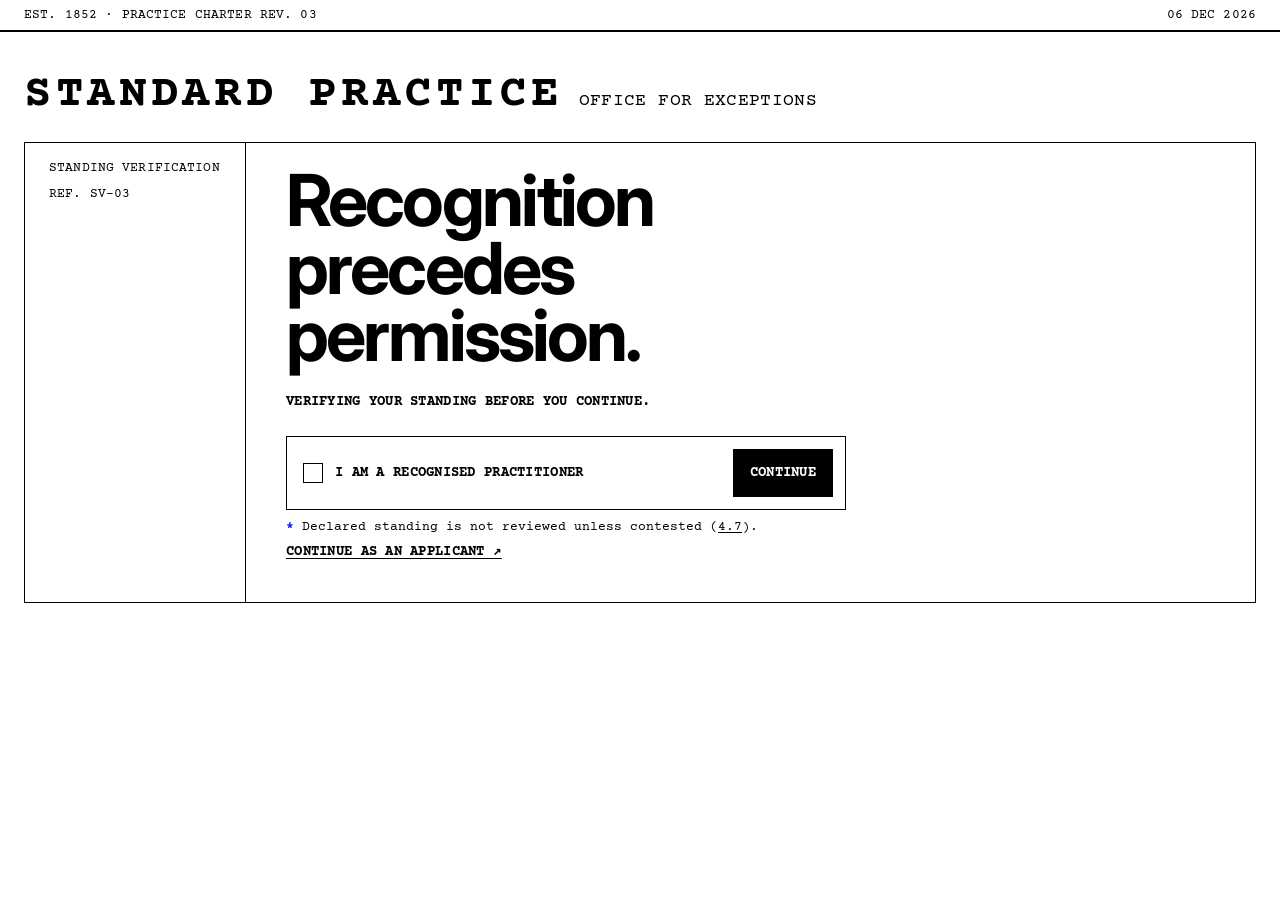
==== commit 715c404c: "Write the Practice Charter and connect it to the Office Add charter.html: a preamble, nine parts and" ====
--- a/apply.html
+++ b/apply.html
@@ -38,6 +38,7 @@
       <p class="mono-s">Form P-1 · Application for a Permit to Make</p>
       <h1 class="statement">Submit the dossier.</h1>
       <p class="page-head__assert mono"><span class="rev">Submission does not establish standing.</span></p>
+      <p class="mono-s page-head__prior" id="prior-det" hidden>Previous determination <a class="xref" id="prior-det-link" href="determination.html"></a> · <span id="prior-det-status"></span></p>
     </section>
 
     <div class="frame">
@@ -59,13 +60,13 @@
             <p class="rail-status" id="st-submission">Incomplete</p>
           </div>
           <div class="rail__block">
-            <p class="mono-s">Recognition</p>
+            <p class="mono-s"><a class="term" href="charter.html#c-1-5">Recognition</a></p>
             <p class="rail-status" data-fact="recognition">Not assessed</p>
             <p class="qual" data-view="applicant">Permits held in the Record: <span data-fact="permits">0</span>. <a class="term" href="charter.html#c-1-6">Evidence of Prior Practice</a> means Work made under a Permit.</p>
             <p class="qual" data-view="recognised">Standing assumed at verification.</p>
           </div>
           <div class="rail__block">
-            <p class="mono-s">Public record</p>
+            <p class="mono-s"><a class="term" href="charter.html#c-1-21">Public Record</a> eligibility</p>
             <p class="rail-status" data-fact="publicRecord">Withheld</p>
             <p class="qual">Visibility follows recognition.</p>
           </div>
@@ -139,7 +140,7 @@
             <p class="dossier-sec__waived" data-view="recognised">Waived. Not required of a Practitioner of Standing (3.2).</p>
             <div class="dossier-sec__body" data-view="applicant">
               <fieldset class="field wide">
-                <legend class="label">Grounds for Standing · Schedule A · <span id="grounds-count">0 of 3 selected</span></legend>
+                <legend class="label">Grounds for Standing · Schedule A · <span id="grounds-count">0 selected · minimum 3</span></legend>
                 <p class="qual" style="margin: 0 0 8px">An Applicant must satisfy no fewer than three Grounds (<a class="xref" href="charter.html#c-4-2">4.2</a>).</p>
                 <div class="grounds">
                   <div class="ground">
@@ -291,7 +292,7 @@
         <a href="charter.html">The Charter</a>
         <a href="record.html">Your Record</a>
         <a href="observation.html">Lodge an observation</a>
-        <a href="index.html" data-reverify>Re-verify standing</a>
+        <a href="index.html">Re-verify standing</a>
       </nav>
     </div>
   </footer>
--- a/styles.css
+++ b/styles.css
@@ -252,7 +252,20 @@
   text-underline-offset: 0.18em;
   cursor: help;
 }
+button.term {
+  display: inline;
+  margin: 0;
+  padding: 0;
+  border: 0;
+  background: none;
+  color: inherit;
+  font: inherit;
+  letter-spacing: inherit;
+  text-transform: inherit;
+  text-align: inherit;
+}
 .term:hover { color: var(--blue); }
+.is-blue .term:hover, .decision__main .term:hover { color: inherit; }
 
 .xref {
   text-decoration: underline;
@@ -423,6 +436,8 @@
 .page-head { padding-block: var(--s6) var(--s5); }
 .page-head .statement { margin-top: var(--s3); max-width: 22ch; }
 .page-head__assert { margin-top: var(--s3); }
+.page-head__prior { margin-top: var(--s2); }
+.page-head .qual { margin-top: var(--s3); }
 
 /* ------------------------------------------------------------------
    The gate
@@ -461,6 +476,9 @@
 }
 
 .gate-receipt > * + * { margin-top: var(--s4); }
+.gate-file { max-width: 560px; padding: var(--s3) var(--s4); border: var(--rule); }
+.gate-file > * + *, .gate-close > * + * { margin-top: var(--s3); }
+.gate-close { padding-top: var(--s3); border-top: 1px dotted var(--ink); }
 .gate-receipt:focus { outline: none; }
 
 @media (max-width: 767px) {
@@ -553,7 +571,8 @@
   font: 400 13px/1.35 var(--mono);
   text-transform: uppercase;
 }
-.route__list .route__outcome { font-weight: 700; }
+.route__list .route__outcome { grid-template-columns: 3.6em auto minmax(0, 1fr); font-weight: 700; }
+.route__outcome span:last-child { text-align: right; }
 
 .cell-notice .mono-l { margin-block: var(--s2) var(--s4); max-width: 24ch; }
 .cell-notice .link { color: var(--paper); }
@@ -678,6 +697,8 @@
 .choices .choice { border-bottom: var(--rule); }
 
 .form-error { margin-top: var(--s2); color: var(--blue); font: 700 14px/1.4 var(--mono); text-transform: uppercase; }
+.form-error:empty { display: none; }
+.input[aria-invalid="true"] { border-color: var(--blue); box-shadow: inset 0 0 0 1px var(--blue); }
 
 /* ------------------------------------------------------------------
    The dossier
@@ -891,8 +912,44 @@
 .um-form { grid-template-columns: minmax(0, 2fr) minmax(0, 1fr); }
 .um-form form > * + * { margin-top: var(--s4); }
 .um-form .copy { max-width: 40ch; }
-.um-steps { margin-top: var(--s3); }
-.um-steps li { grid-template-columns: 3em minmax(0, 1fr) auto; }
+.um-none { margin-top: var(--s3); padding-block: var(--s2); border-block: var(--rule); }
+
+/* Case progress: stages appear as correspondence is issued */
+.case { margin-bottom: var(--s6); }
+.case__head {
+  display: grid;
+  grid-template-columns: auto minmax(0, 1fr) auto;
+  gap: var(--s2) var(--s5);
+  margin-top: var(--s2);
+  padding-block: var(--s2);
+  border-block: var(--rule);
+}
+.case__head dd { font-weight: 700; }
+.case__work, .public__work { font: 400 15px/1.4 var(--sans); text-transform: none; }
+.case__head .case__work { font-weight: 400; }
+.case__stages li {
+  display: grid;
+  grid-template-columns: 5.5em minmax(0, 1.2fr) minmax(0, 1fr) 7.5em;
+  gap: var(--s3);
+  padding-block: 6px;
+  border-bottom: 1px dotted var(--ink);
+}
+.case__stages li:last-child { border-bottom: var(--rule); }
+.case__status { font-weight: 700; }
+@media (max-width: 767px) {
+  .case__head { grid-template-columns: 1fr; }
+  .case__stages li { grid-template-columns: 5em minmax(0, 1fr); gap: 2px var(--s3); }
+  .case__stages li > :nth-child(n+3) { grid-column: 2; }
+}
+
+/* Form RR-1, attached to the Offer of Regularisation */
+.rr { margin-top: var(--s4); padding: var(--s3) var(--s4) var(--s4); border: var(--rule); border-left: 4px solid var(--blue); }
+.rr > * + *, .rr__form > * + * { margin-top: var(--s3); }
+.rr__meta div { display: flex; gap: var(--s3); }
+.rr__meta dd { font-weight: 700; }
+.rr__meta .case__work { font-weight: 400; }
+.rr__reply:focus { outline: none; }
+.rr__reply > * + * { margin-top: var(--s2); }
 
 /* Correspondence: a file of dated documents */
 .corr-title { padding-bottom: var(--s2); }
@@ -980,6 +1037,21 @@
 .record-letter > td { padding: var(--s3) 0 var(--s5); text-transform: none; font: 400 16px/1.5 var(--sans); }
 .record-letter__inner { max-width: 820px; }
 .record-print { margin-top: var(--s3); }
+.record-concerning { display: block; margin-top: 2px; font-size: 13px; }
+
+/* Public Record: Practice admitted, not correspondence received */
+.public-list li {
+  display: grid;
+  grid-template-columns: minmax(0, 1.4fr) minmax(0, 2fr) auto;
+  gap: var(--s3);
+  padding-block: var(--s2);
+  border-bottom: var(--rule);
+  font: 400 14px/1.4 var(--mono);
+  text-transform: uppercase;
+}
+.public__other { margin-top: var(--s4); }
+.public__other h3 { padding-bottom: var(--s2); border-bottom: var(--rule); }
+@media (max-width: 639px) { .public-list li { grid-template-columns: 1fr; gap: 2px; } }
 
 @media (max-width: 767px) {
   .record-table thead { position: absolute; width: 1px; height: 1px; overflow: hidden; clip: rect(0 0 0 0); }
@@ -1017,6 +1089,117 @@
 }
 
 /* ------------------------------------------------------------------
+   The Charter
+   ------------------------------------------------------------------ */
+
+.charter-meta { display: flex; flex-wrap: wrap; gap: var(--s1) var(--s5); margin-top: var(--s4); padding-block: var(--s2); border-block: var(--rule); }
+.charter-meta div { display: flex; gap: var(--s2); }
+.charter-meta dd { font-weight: 700; }
+
+.charter {
+  display: grid;
+  grid-template-columns: 220px minmax(0, 1fr);
+  gap: var(--s6);
+  align-items: start;
+}
+
+.toc { position: sticky; top: var(--s4); }
+.toc__toggle { display: none; }
+.toc__list { border-top: 2px solid var(--ink); }
+.toc__list li { border-bottom: var(--rule); }
+.toc__list a {
+  display: grid;
+  grid-template-columns: 2em minmax(0, 1fr);
+  padding-block: 6px;
+  text-decoration: none;
+}
+.toc__list a:hover { color: var(--blue); }
+
+.charter__body { max-width: 860px; }
+.part { scroll-margin-top: var(--s5); }
+.part + .part { margin-top: var(--s6); }
+.part__title {
+  display: flex;
+  flex-wrap: wrap;
+  gap: var(--s1) var(--s3);
+  padding-block: var(--s2);
+  border-top: 2px solid var(--ink);
+  border-bottom: var(--rule);
+  font: 700 15px/1.3 var(--mono);
+  text-transform: uppercase;
+  letter-spacing: 0.02em;
+}
+.part__title span { font-weight: 400; }
+
+.preamble { padding-top: var(--s3); }
+.preamble p { max-width: 64ch; font: 400 17px/1.55 var(--sans); }
+.preamble p + p { margin-top: 0.7em; }
+
+.clause {
+  display: grid;
+  grid-template-columns: 3.4em minmax(0, 1fr);
+  gap: 0 var(--s3);
+  padding: var(--s2) var(--s2) var(--s2) 0;
+  border-bottom: 1px dotted var(--ink);
+  scroll-margin-top: var(--s5);
+}
+.clause__num { padding-top: 3px; font: 700 13px/1.4 var(--mono); }
+.clause p, .clause__items { max-width: 64ch; font: 400 16px/1.5 var(--sans); }
+.clause > p + p, .clause .clause__qual { grid-column: 2; }
+.clause__qual { margin-top: 0.3em; }
+.clause__qual::before { content: "* "; color: var(--blue); font-weight: 700; }
+.clause__items { margin-top: 0.3em; }
+.clause__items li { display: grid; grid-template-columns: 2em minmax(0, 1fr); }
+.clause__items span { font: 400 14px/1.6 var(--mono); }
+.clause dfn { font-style: normal; font-weight: 700; }
+
+/* A deep link lands on its clause: a steady blue edge and a brief tint */
+.clause:target, .part:target > .part__title, .schedule-table tr:target {
+  box-shadow: inset 3px 0 0 var(--blue);
+  animation: target-tint 2.4s ease-out;
+}
+.clause:target, .part:target > .part__title { padding-left: var(--s2); }
+@keyframes target-tint { from { background: rgba(0, 0, 255, 0.1); } to { background: transparent; } }
+
+.schedule__note { margin-block: var(--s3); font: 400 15px/1.5 var(--sans); }
+.schedule-table { width: 100%; border-collapse: collapse; }
+.schedule-table th, .schedule-table td { padding: var(--s2) var(--s3) var(--s2) 0; border-bottom: var(--rule); text-align: left; vertical-align: top; }
+.schedule-table thead th { font: 400 13px/1.3 var(--mono); text-transform: uppercase; }
+.schedule-table tbody th { font: 700 15px/1.4 var(--sans); white-space: nowrap; }
+.schedule-table tbody th .mono-s { margin-right: var(--s2); font-weight: 700; }
+.schedule-table td { font: 400 15px/1.45 var(--sans); }
+.schedule-table tr { scroll-margin-top: var(--s5); }
+
+@media (max-width: 899px) {
+  .charter { grid-template-columns: 1fr; gap: var(--s5); }
+  .toc { position: static; }
+  .toc__toggle {
+    display: flex;
+    justify-content: space-between;
+    width: 100%;
+    margin: 0;
+    padding: var(--s2) 0;
+    border: 0;
+    border-block: 2px solid var(--ink);
+    background: none;
+    cursor: pointer;
+  }
+  .toc__toggle::after { content: "+"; color: var(--blue); }
+  .toc__toggle[aria-expanded="true"]::after { content: "−"; }
+  .toc__list { border-top: 0; }
+  .toc.is-collapsed .toc__list { display: none; }
+}
+@media (max-width: 639px) {
+  .clause { grid-template-columns: 2.9em minmax(0, 1fr); gap: 0 var(--s2); }
+  .schedule-table thead { position: absolute; width: 1px; height: 1px; overflow: hidden; clip: rect(0 0 0 0); }
+  .schedule-table, .schedule-table tbody, .schedule-table tr, .schedule-table th, .schedule-table td { display: block; }
+  .schedule-table tr { padding-block: var(--s3); border-bottom: var(--rule); }
+  .schedule-table th, .schedule-table td { padding: 0; border: 0; }
+  .schedule-table td { margin-top: var(--s2); }
+  .schedule-table td::before { content: attr(data-label); display: block; font: 400 13px/1.3 var(--mono); text-transform: uppercase; }
+}
+
+/* ------------------------------------------------------------------
    Motion
    ------------------------------------------------------------------ */
 
@@ -1046,6 +1229,15 @@
   .doc-layout { display: block; margin: 0; }
 
   .letter { break-inside: avoid; }
+
+  .toc { display: none !important; }
+  .charter { display: block; }
+  .charter__body { max-width: none; }
+  .clause, .schedule-table tr { break-inside: avoid; }
+  .part__title { break-after: avoid; }
+  .clause:target, .part:target > .part__title, .schedule-table tr:target { box-shadow: none; animation: none; }
+  .clause:target, .part:target > .part__title { padding-left: 0; }
+  .clause p, .clause__items, .preamble p, .schedule-table td { font-size: 10.5pt; }
   .letter__body p { font-size: 11pt; }
   .letter__title { font-size: 16pt; }
   .letter__status { font-size: 15pt; }
@@ -1058,6 +1250,7 @@
 
   /* Printing a single letter from the Record */
   .print-one .page-head,
+  .print-one .public,
   .print-one .ledger__summary,
   .print-one .ledger__head,
   .print-one .ledger__note,
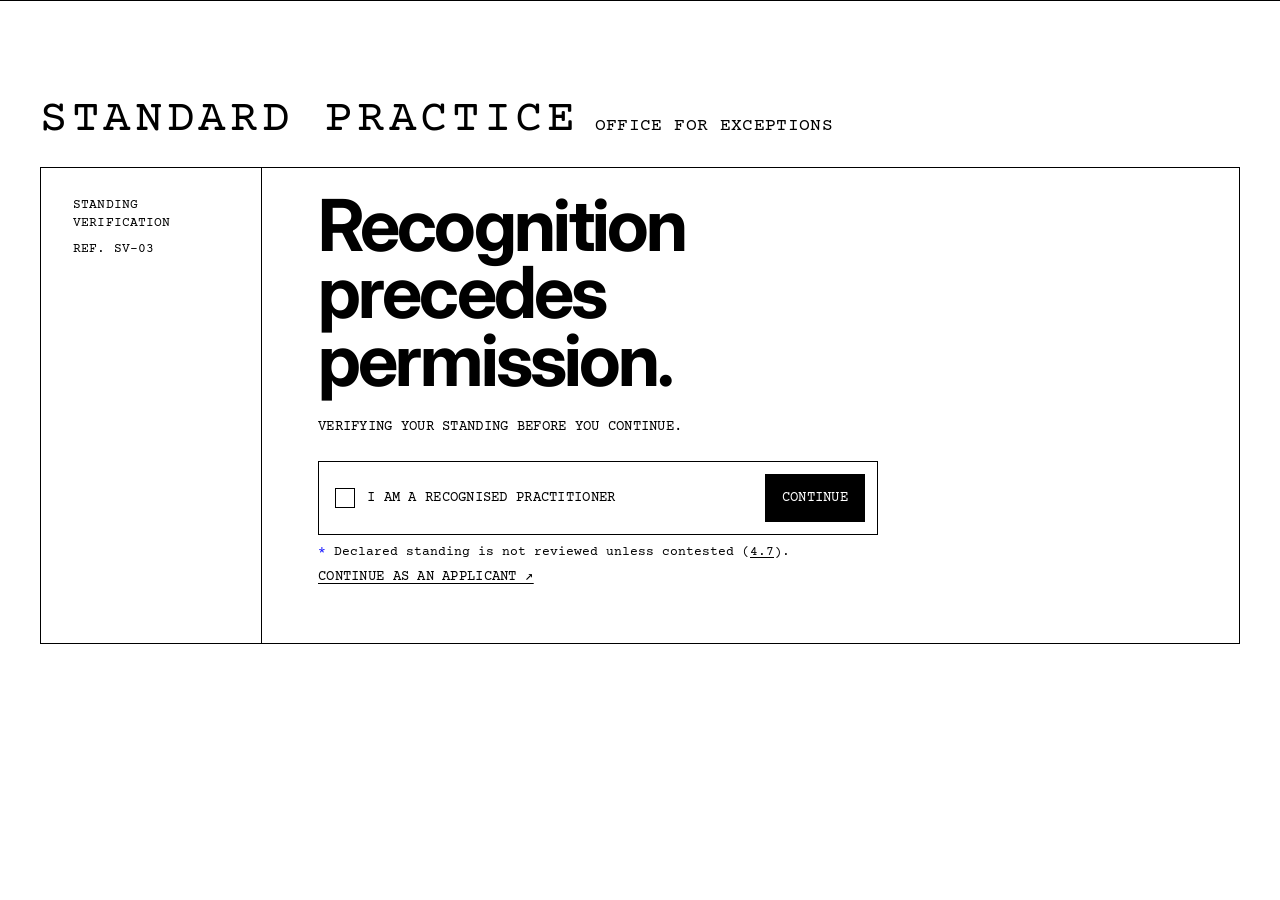
==== commit 98b2c9d6: "Remove the utility strip, set monospace in regular weight, add space Drop the Charter revision and d" ====
--- a/apply.html
+++ b/apply.html
@@ -7,19 +7,13 @@
   <link rel="icon" href="data:,">
   <link rel="preconnect" href="https://fonts.googleapis.com">
   <link rel="preconnect" href="https://fonts.gstatic.com" crossorigin>
-  <link rel="stylesheet" href="https://fonts.googleapis.com/css2?family=Courier+Prime:wght@400;700&family=Inter:wght@400;700&display=swap">
+  <link rel="stylesheet" href="https://fonts.googleapis.com/css2?family=Courier+Prime&family=Inter:wght@400;700&display=swap">
   <link rel="stylesheet" href="styles.css">
   <script src="app.js"></script>
 </head>
 <body>
   <a class="skip" href="#main">Skip to content</a>
   <header class="masthead">
-    <div class="utility">
-      <div class="frame utility__row mono-s">
-        <span><span class="utility__est">Est. 1852 · </span>Practice Charter Rev. 03</span>
-        <span data-today></span>
-      </div>
-    </div>
     <div class="frame mast">
       <a class="mast__mark" href="home.html"><span class="mast__name">Standard Practice</span><span class="mast__sub">Office for Exceptions</span></a>
       <nav class="mast__nav" aria-label="Office">
--- a/styles.css
+++ b/styles.css
@@ -15,22 +15,25 @@
 
   --rule: 1px solid var(--ink);
   --max: 1440px;
-  --margin: 24px;
+  --margin: 40px;
 
   --s1: 4px;
   --s2: 8px;
   --s3: 12px;
   --s4: 16px;
   --s5: 24px;
-  --s6: 40px;
-  --s7: 64px;
-  --s8: 104px;
+  --s6: 56px;
+  --s7: 96px;
+  --s8: 136px;
 
   --fade: 150ms;
 }
 
+@media (max-width: 1023px) {
+  :root { --margin: 28px; }
+}
 @media (max-width: 639px) {
-  :root { --margin: 16px; }
+  :root { --margin: 20px; --s6: 40px; --s7: 64px; --s8: 88px; }
 }
 
 /* ------------------------------------------------------------------
@@ -46,6 +49,7 @@
   background: var(--paper);
   color: var(--ink);
   font: 400 16px/1.5 var(--sans);
+  font-synthesis-weight: none;
   overflow-wrap: break-word;
 }
 
@@ -80,7 +84,7 @@
   padding: var(--s2) var(--s3);
   background: var(--blue);
   color: var(--paper);
-  font: 700 14px/1 var(--mono);
+  font: 400 14px/1 var(--mono);
   text-transform: uppercase;
 }
 .skip:focus { top: var(--s2); }
@@ -107,7 +111,7 @@
 .copy p + p { margin-top: 0.6em; }
 
 .mono {
-  font: 700 14px/1.35 var(--mono);
+  font: 400 14px/1.35 var(--mono);
   text-transform: uppercase;
   letter-spacing: 0.02em;
 }
@@ -119,7 +123,7 @@
 }
 
 .mono-l {
-  font: 700 clamp(18px, 1.9vw, 26px) / 1.2 var(--mono);
+  font: 400 clamp(18px, 1.9vw, 26px) / 1.2 var(--mono);
   text-transform: uppercase;
 }
 
@@ -156,14 +160,17 @@
 .cmp > * {
   min-width: 0;
   background: var(--paper);
-  padding: var(--s4) var(--s5) var(--s5);
+  padding: 28px 32px 36px;
+}
+@media (max-width: 639px) {
+  .cmp > * { padding: 20px 20px 24px; }
 }
 .cmp > .is-blue { background: var(--blue); color: var(--paper); }
 
 /* Repetition band: one readable statement, decorative repeats hidden */
 .repeat {
   overflow: hidden;
-  margin-top: var(--s6);
+  margin-top: var(--s7);
   background: var(--blue);
   color: var(--paper);
   user-select: none;
@@ -171,7 +178,7 @@
 .repeat__track {
   padding-block: var(--s3);
   white-space: nowrap;
-  font: 700 15px/1 var(--mono);
+  font: 400 15px/1 var(--mono);
   text-transform: uppercase;
   letter-spacing: 0.02em;
 }
@@ -193,7 +200,7 @@
   border-radius: 0;
   background: var(--ink);
   color: var(--paper);
-  font: 700 14px/1.2 var(--mono);
+  font: 400 14px/1.2 var(--mono);
   text-transform: uppercase;
   letter-spacing: 0.02em;
   text-decoration: none;
@@ -208,7 +215,7 @@
   border: 0;
   background: none;
   color: var(--ink);
-  font: 700 14px/1.35 var(--mono);
+  font: 400 14px/1.35 var(--mono);
   text-transform: uppercase;
   letter-spacing: 0.02em;
   text-decoration: underline;
@@ -227,7 +234,7 @@
   text-transform: uppercase;
   white-space: nowrap;
 }
-.state--complete { font-weight: 700; }
+.state--complete { font-weight: 400; }
 .state--complete::before {
   content: "";
   display: inline-block;
@@ -236,14 +243,14 @@
   margin-right: 0.45em;
   background: currentColor;
 }
-.state--waived { font-weight: 700; color: var(--blue); }
+.state--waived { color: var(--blue); }
 
 /* Qualification beside the choice it affects. The asterisk carries the colour. */
 .qual {
   margin-top: var(--s2);
   font: 400 13px/1.45 var(--mono);
 }
-.qual::before { content: "* "; color: var(--blue); font-weight: 700; }
+.qual::before { content: "* "; color: var(--blue); font-weight: 400; }
 
 /* Defined Terms, cross-references, asterisks */
 .term {
@@ -314,7 +321,7 @@
   justify-content: space-between;
   gap: var(--s3);
   padding: var(--s3) 0;
-  font: 700 14px/1.3 var(--mono);
+  font: 400 14px/1.3 var(--mono);
   text-transform: uppercase;
   letter-spacing: 0.02em;
   list-style: none;
@@ -331,15 +338,6 @@
    Masthead
    ------------------------------------------------------------------ */
 
-.utility { border-bottom: var(--rule); }
-.utility__row {
-  display: flex;
-  flex-wrap: wrap;
-  justify-content: space-between;
-  gap: var(--s1) var(--s5);
-  padding-block: 6px;
-}
-
 .masthead { border-bottom: var(--rule); }
 
 .mast {
@@ -348,7 +346,7 @@
   align-items: center;
   justify-content: space-between;
   gap: var(--s3) var(--s5);
-  padding-block: var(--s4);
+  padding-block: var(--s5);
 }
 
 .mast__mark {
@@ -359,7 +357,7 @@
   text-decoration: none;
 }
 .mast__name {
-  font: 700 clamp(19px, 2vw, 28px) / 1 var(--mono);
+  font: 400 clamp(19px, 2vw, 28px) / 1 var(--mono);
   letter-spacing: 0.08em;
   text-transform: uppercase;
 }
@@ -374,7 +372,7 @@
   flex-wrap: wrap;
   align-items: stretch;
   border: var(--rule);
-  font: 700 14px/1 var(--mono);
+  font: 400 14px/1 var(--mono);
   text-transform: uppercase;
   letter-spacing: 0.02em;
 }
@@ -387,7 +385,7 @@
   padding: 0 var(--s3);
 }
 .mast__standing { font-weight: 400; }
-.mast__standing strong { font-weight: 700; }
+.mast__standing strong { font-weight: 400; }
 .mast__nav ul { display: flex; flex-wrap: wrap; }
 .mast__nav li { border-left: var(--rule); display: flex; }
 .mast__nav a { text-decoration: none; }
@@ -395,7 +393,6 @@
 .mast__nav a[aria-current="page"] { background: var(--ink); color: var(--paper); }
 
 @media (max-width: 639px) {
-  .utility__est { display: none; }
   .mast__nav { width: 100%; }
   .mast__standing { width: 100%; border-bottom: var(--rule); }
   .mast__nav ul { width: 100%; }
@@ -408,14 +405,14 @@
    Footer
    ------------------------------------------------------------------ */
 
-.site-footer { margin-top: var(--s7); border-top: var(--rule); }
+.site-footer { margin-top: var(--s8); border-top: var(--rule); }
 .footer-row {
   display: flex;
   flex-wrap: wrap;
   align-items: baseline;
   justify-content: space-between;
   gap: var(--s3) var(--s5);
-  padding-block: var(--s4) var(--s5);
+  padding-block: var(--s5) var(--s6);
 }
 .footer-links { display: flex; flex-wrap: wrap; gap: var(--s2) var(--s5); }
 .footer-links a { text-decoration: none; }
@@ -433,7 +430,7 @@
    Page heading (inner pages)
    ------------------------------------------------------------------ */
 
-.page-head { padding-block: var(--s6) var(--s5); }
+.page-head { padding-block: var(--s7) var(--s6); }
 .page-head .statement { margin-top: var(--s3); max-width: 22ch; }
 .page-head__assert { margin-top: var(--s3); }
 .page-head__prior { margin-top: var(--s2); }
@@ -443,7 +440,7 @@
    The gate
    ------------------------------------------------------------------ */
 
-.gate { padding-block: var(--s6) var(--s7); }
+.gate { padding-block: var(--s7) var(--s8); }
 .gate-mast { display: flex; flex-wrap: wrap; align-items: baseline; gap: var(--s2) var(--s4); margin-bottom: var(--s5); }
 .gate-mast .mast__name { font-size: clamp(22px, 3.6vw, 48px); }
 .gate-mast .mast__sub { font-size: clamp(14px, 1.4vw, 18px); }
@@ -469,7 +466,7 @@
   display: flex;
   align-items: center;
   gap: var(--s3);
-  font: 700 14px/1.3 var(--mono);
+  font: 400 14px/1.3 var(--mono);
   text-transform: uppercase;
   letter-spacing: 0.02em;
   cursor: pointer;
@@ -516,8 +513,8 @@
    Home
    ------------------------------------------------------------------ */
 
-.hero { padding-block: var(--s6) var(--s5); }
-.hero .monument { margin-top: var(--s4); }
+.hero { padding-block: var(--s7) var(--s6); }
+.hero .monument { margin-top: var(--s5); }
 .monument__line { display: block; }
 .hero__foot {
   display: flex;
@@ -525,9 +522,11 @@
   align-items: flex-end;
   justify-content: space-between;
   gap: var(--s4) var(--s5);
-  margin-top: var(--s5);
-}
-.hero__foot .lede { max-width: 30ch; }
+  margin-top: var(--s6);
+}
+@media (min-width: 768px) {
+  .hero__foot .lede { white-space: nowrap; }
+}
 
 /* Standing: one ledger line between the declaration and the routes */
 .standing {
@@ -536,12 +535,12 @@
   align-items: baseline;
   justify-content: space-between;
   gap: var(--s2) var(--s5);
-  padding-block: var(--s3);
+  padding-block: var(--s4);
   border-top: var(--rule);
 }
 .standing__facts { display: flex; flex-wrap: wrap; gap: var(--s2) var(--s5); }
 .standing__facts div { display: flex; gap: var(--s2); }
-.standing__facts dd { font-weight: 700; }
+.standing__facts dd { font-weight: 400; }
 @media (max-width: 639px) {
   .standing__facts { display: block; width: 100%; }
   .standing__facts div { justify-content: space-between; padding-block: 4px; border-bottom: 1px dotted var(--ink); }
@@ -571,7 +570,7 @@
   font: 400 13px/1.35 var(--mono);
   text-transform: uppercase;
 }
-.route__list .route__outcome { grid-template-columns: 3.6em auto minmax(0, 1fr); font-weight: 700; }
+.route__list .route__outcome { grid-template-columns: 3.6em auto minmax(0, 1fr); font-weight: 400; }
 .route__outcome span:last-child { text-align: right; }
 
 .cell-notice .mono-l { margin-block: var(--s2) var(--s4); max-width: 24ch; }
@@ -597,8 +596,8 @@
   display: grid;
   grid-template-columns: minmax(200px, 1fr) minmax(0, 5fr);
   gap: var(--s4) var(--s5);
-  margin-top: var(--s6);
-  padding-top: var(--s3);
+  margin-top: var(--s7);
+  padding-top: var(--s4);
   border-top: var(--rule);
 }
 .permits .statement { font-size: clamp(24px, 2.4vw, 34px); margin-top: var(--s2); }
@@ -625,7 +624,7 @@
   .permits-table td[data-label]::before { content: attr(data-label); display: block; font: 400 13px/1.3 var(--mono); text-transform: uppercase; }
 }
 
-.authority { margin-top: var(--s7); }
+.authority { margin-top: var(--s8); }
 .authority .statement { max-width: 22ch; }
 .authority .link { display: inline-block; margin-top: var(--s3); }
 
@@ -636,7 +635,7 @@
 .label {
   display: block;
   margin-bottom: 6px;
-  font: 700 13px/1.3 var(--mono);
+  font: 400 13px/1.3 var(--mono);
   text-transform: uppercase;
   letter-spacing: 0.02em;
 }
@@ -655,7 +654,8 @@
 .input:focus-visible { outline: 2px solid var(--blue); outline-offset: -1px; }
 textarea.input { min-height: 6em; resize: vertical; }
 .input[type="number"] { max-width: 9em; }
-.input:disabled { border-style: dotted; cursor: not-allowed; }
+.input:disabled { border-style: dotted; color: var(--ink); -webkit-text-fill-color: var(--ink); opacity: 1; cursor: not-allowed; }
+.input::placeholder { color: var(--ink); opacity: 1; }
 
 .box {
   appearance: none;
@@ -696,7 +696,7 @@
 .choices { border-top: var(--rule); }
 .choices .choice { border-bottom: var(--rule); }
 
-.form-error { margin-top: var(--s2); color: var(--blue); font: 700 14px/1.4 var(--mono); text-transform: uppercase; }
+.form-error { margin-top: var(--s2); color: var(--blue); font: 400 14px/1.4 var(--mono); text-transform: uppercase; }
 .form-error:empty { display: none; }
 .input[aria-invalid="true"] { border-color: var(--blue); box-shadow: inset 0 0 0 1px var(--blue); }
 
@@ -724,7 +724,7 @@
 .rail-list li:last-child { border-bottom: 0; }
 .rail-list a { font: 400 13px/1.3 var(--mono); text-transform: uppercase; text-decoration: none; }
 .rail-list a:hover { color: var(--blue); text-decoration: underline; }
-.rail-status { margin-top: var(--s1); font: 700 17px/1.25 var(--mono); text-transform: uppercase; }
+.rail-status { margin-top: var(--s1); font: 400 17px/1.25 var(--mono); text-transform: uppercase; }
 .rail .qual { margin-top: var(--s1); }
 .rail__submit .btn { width: 100%; }
 
@@ -738,8 +738,8 @@
   padding: var(--s3) var(--s4);
   border-bottom: var(--rule);
 }
-.dossier-sec__num { font: 700 15px/1 var(--mono); }
-.dossier-sec__head h2 { font: 700 15px/1.3 var(--mono); text-transform: uppercase; letter-spacing: 0.02em; }
+.dossier-sec__num { font: 400 15px/1 var(--mono); }
+.dossier-sec__head h2 { font: 400 15px/1.3 var(--mono); text-transform: uppercase; letter-spacing: 0.02em; }
 .dossier-sec__head h2:focus { outline: none; }
 .dossier-sec__body {
   display: grid;
@@ -756,9 +756,8 @@
   gap: var(--s3);
   padding: var(--s2) var(--s3);
   border: var(--rule);
-  font: 700 22px/1 var(--mono);
-}
-.readout .mono-s { font-weight: 400; }
+  font: 400 22px/1 var(--mono);
+}
 
 .grounds { border: var(--rule); }
 .ground { border-bottom: var(--rule); }
@@ -771,7 +770,7 @@
   padding: var(--s2) var(--s3);
   cursor: pointer;
 }
-.ground__code { font: 700 14px/1 var(--mono); }
+.ground__code { font: 400 14px/1 var(--mono); }
 .ground__name { font: 700 15px/1.3 var(--sans); }
 .ground__name span { display: block; font: 400 13.5px/1.35 var(--sans); }
 .ground__by { font: 400 13px/1.3 var(--mono); text-transform: uppercase; text-align: right; }
@@ -812,7 +811,7 @@
   border: var(--rule);
 }
 .decision > div { min-width: 0; padding: var(--s3) var(--s4) var(--s4); background: var(--paper); }
-.decision dd { margin-top: var(--s2); font: 700 17px/1.25 var(--mono); text-transform: uppercase; }
+.decision dd { margin-top: var(--s2); font: 400 17px/1.25 var(--mono); text-transform: uppercase; }
 .decision .decision__main { background: var(--blue); color: var(--paper); }
 .decision__main dd { font-size: clamp(28px, 4.2vw, 60px); line-height: 1; }
 @media (max-width: 899px) {
@@ -844,7 +843,7 @@
   border: 0;
   background: none;
   color: var(--ink);
-  font: 700 14px/1.3 var(--mono);
+  font: 400 14px/1.3 var(--mono);
   text-transform: uppercase;
   letter-spacing: 0.02em;
   text-align: left;
@@ -865,8 +864,8 @@
 /* Letter on letterhead */
 .letter { border: var(--rule); background: var(--paper); }
 .letterhead { display: grid; grid-template-columns: minmax(0, 1fr) auto; border-bottom: var(--rule); }
-.letterhead__office { padding: var(--s3) var(--s4); font: 700 14px/1.4 var(--mono); text-transform: uppercase; letter-spacing: 0.08em; }
-.letterhead__office span { display: block; font-weight: 400; letter-spacing: 0.02em; }
+.letterhead__office { padding: var(--s3) var(--s4); font: 400 14px/1.4 var(--mono); text-transform: uppercase; letter-spacing: 0.08em; }
+.letterhead__office span { display: block; letter-spacing: 0.02em; }
 .letterhead__meta {
   display: grid;
   grid-template-columns: auto auto;
@@ -877,9 +876,9 @@
   text-transform: uppercase;
 }
 .letter__basis { padding: 6px var(--s4); border-bottom: var(--rule); font: 400 13px/1.4 var(--mono); }
-.letter__re { padding: var(--s3) var(--s4) 0; font: 700 14px/1.4 var(--mono); }
+.letter__re { padding: var(--s3) var(--s4) 0; font: 400 14px/1.4 var(--mono); }
 .letter__body { padding: var(--s4) var(--s4) var(--s2); }
-.letter__status { margin-bottom: var(--s3); font: 700 clamp(19px, 2vw, 26px) / 1.3 var(--mono); text-transform: uppercase; }
+.letter__status { margin-bottom: var(--s3); font: 400 clamp(19px, 2vw, 26px) / 1.3 var(--mono); text-transform: uppercase; }
 .letter__title { margin-bottom: var(--s3); font: 700 22px/1.15 var(--sans); letter-spacing: -0.01em; }
 .letter__body p { max-width: 64ch; }
 .letter__body p + p { margin-top: 0.6em; }
@@ -888,7 +887,7 @@
 .letter__body .letter__quote { margin: 0 0 var(--s3); padding-left: var(--s3); border-left: 3px solid var(--blue); font-style: italic; }
 .letter__sign { padding: var(--s5) var(--s4) var(--s3); }
 .letter__sign-line { display: block; width: 14em; max-width: 100%; height: var(--s6); border-bottom: var(--rule); }
-.letter__officer { margin-top: var(--s2); font: 700 13px/1.3 var(--mono); text-transform: uppercase; }
+.letter__officer { margin-top: var(--s2); font: 400 13px/1.3 var(--mono); text-transform: uppercase; }
 .letter__foot {
   display: flex;
   justify-content: space-between;
@@ -924,9 +923,8 @@
   padding-block: var(--s2);
   border-block: var(--rule);
 }
-.case__head dd { font-weight: 700; }
+.case__head dd { font-weight: 400; }
 .case__work, .public__work { font: 400 15px/1.4 var(--sans); text-transform: none; }
-.case__head .case__work { font-weight: 400; }
 .case__stages li {
   display: grid;
   grid-template-columns: 5.5em minmax(0, 1.2fr) minmax(0, 1fr) 7.5em;
@@ -935,7 +933,7 @@
   border-bottom: 1px dotted var(--ink);
 }
 .case__stages li:last-child { border-bottom: var(--rule); }
-.case__status { font-weight: 700; }
+.case__status { font-weight: 400; }
 @media (max-width: 767px) {
   .case__head { grid-template-columns: 1fr; }
   .case__stages li { grid-template-columns: 5em minmax(0, 1fr); gap: 2px var(--s3); }
@@ -946,8 +944,7 @@
 .rr { margin-top: var(--s4); padding: var(--s3) var(--s4) var(--s4); border: var(--rule); border-left: 4px solid var(--blue); }
 .rr > * + *, .rr__form > * + * { margin-top: var(--s3); }
 .rr__meta div { display: flex; gap: var(--s3); }
-.rr__meta dd { font-weight: 700; }
-.rr__meta .case__work { font-weight: 400; }
+.rr__meta dd { font-weight: 400; }
 .rr__reply:focus { outline: none; }
 .rr__reply > * + * { margin-top: var(--s2); }
 
@@ -985,7 +982,7 @@
   padding-block: var(--s3);
   border-block: var(--rule);
 }
-.ledger__summary dd { margin-top: 2px; font-weight: 700; }
+.ledger__summary dd { margin-top: 2px; font-weight: 400; }
 @media (max-width: 767px) { .ledger__summary { grid-template-columns: 1fr 1fr; } }
 @media (max-width: 539px) {
   .ledger__summary { grid-template-columns: 1fr; gap: 0; padding-block: var(--s1); }
@@ -1019,7 +1016,7 @@
 .record-table td:last-child, .record-table th:last-child { padding-right: 0; }
 .record-table .record-no { width: 3em; }
 .record-table .nowrap { white-space: nowrap; }
-.record-table .status.is-qual::after { content: " *"; color: var(--blue); font-weight: 700; }
+.record-table .status.is-qual::after { content: " *"; color: var(--blue); font-weight: 400; }
 .record-open {
   margin: 0;
   padding: 0;
@@ -1075,7 +1072,7 @@
 }
 .filing__meta > div { padding: var(--s2) var(--s5) var(--s2) var(--s4); border-left: var(--rule); }
 .filing__meta > div:first-child { border-left: 0; }
-.filing__meta dd { font-weight: 700; }
+.filing__meta dd { font-weight: 400; }
 .filing__body { padding: var(--s4); }
 .filing__body > * + * { margin-top: var(--s4); }
 .filing__foot { display: flex; flex-wrap: wrap; align-items: center; gap: var(--s3) var(--s5); }
@@ -1094,7 +1091,7 @@
 
 .charter-meta { display: flex; flex-wrap: wrap; gap: var(--s1) var(--s5); margin-top: var(--s4); padding-block: var(--s2); border-block: var(--rule); }
 .charter-meta div { display: flex; gap: var(--s2); }
-.charter-meta dd { font-weight: 700; }
+.charter-meta dd { font-weight: 400; }
 
 .charter {
   display: grid;
@@ -1117,7 +1114,7 @@
 
 .charter__body { max-width: 860px; }
 .part { scroll-margin-top: var(--s5); }
-.part + .part { margin-top: var(--s6); }
+.part + .part { margin-top: var(--s7); }
 .part__title {
   display: flex;
   flex-wrap: wrap;
@@ -1125,11 +1122,10 @@
   padding-block: var(--s2);
   border-top: 2px solid var(--ink);
   border-bottom: var(--rule);
-  font: 700 15px/1.3 var(--mono);
+  font: 400 15px/1.3 var(--mono);
   text-transform: uppercase;
   letter-spacing: 0.02em;
 }
-.part__title span { font-weight: 400; }
 
 .preamble { padding-top: var(--s3); }
 .preamble p { max-width: 64ch; font: 400 17px/1.55 var(--sans); }
@@ -1139,11 +1135,11 @@
   display: grid;
   grid-template-columns: 3.4em minmax(0, 1fr);
   gap: 0 var(--s3);
-  padding: var(--s2) var(--s2) var(--s2) 0;
+  padding: var(--s3) var(--s2) var(--s3) 0;
   border-bottom: 1px dotted var(--ink);
   scroll-margin-top: var(--s5);
 }
-.clause__num { padding-top: 3px; font: 700 13px/1.4 var(--mono); }
+.clause__num { padding-top: 3px; font: 400 13px/1.4 var(--mono); }
 .clause p, .clause__items { max-width: 64ch; font: 400 16px/1.5 var(--sans); }
 .clause > p + p, .clause .clause__qual { grid-column: 2; }
 .clause__qual { margin-top: 0.3em; }
@@ -1166,7 +1162,7 @@
 .schedule-table th, .schedule-table td { padding: var(--s2) var(--s3) var(--s2) 0; border-bottom: var(--rule); text-align: left; vertical-align: top; }
 .schedule-table thead th { font: 400 13px/1.3 var(--mono); text-transform: uppercase; }
 .schedule-table tbody th { font: 700 15px/1.4 var(--sans); white-space: nowrap; }
-.schedule-table tbody th .mono-s { margin-right: var(--s2); font-weight: 700; }
+.schedule-table tbody th .mono-s { margin-right: var(--s2); font-weight: 400; }
 .schedule-table td { font: 400 15px/1.45 var(--sans); }
 .schedule-table tr { scroll-margin-top: var(--s5); }
 
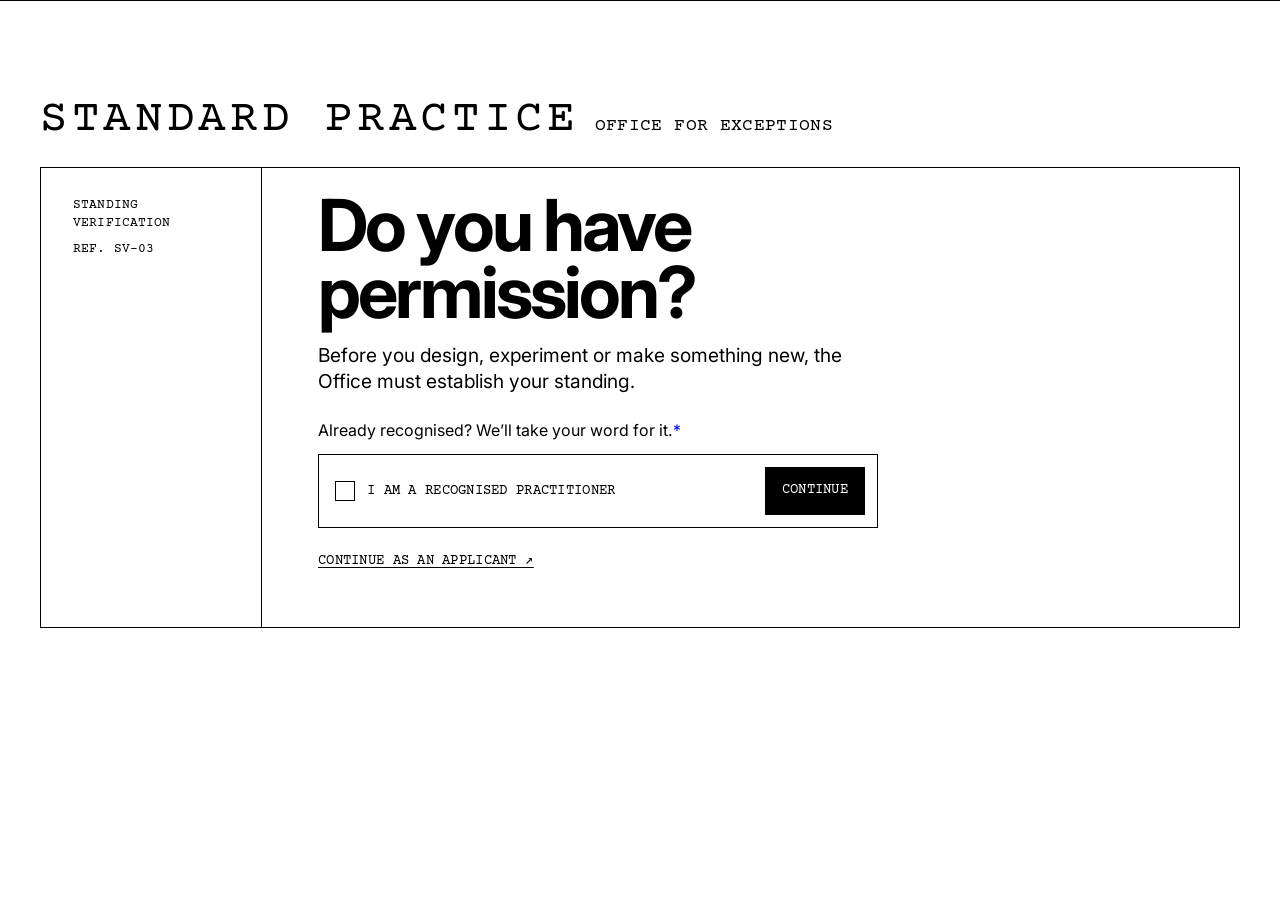
==== commit 1fb0800f: "Open on the question of permission Replace the homepage hero with "You have ideas. / Do you have per" ====
--- a/apply.html
+++ b/apply.html
@@ -15,7 +15,7 @@
   <a class="skip" href="#main">Skip to content</a>
   <header class="masthead">
     <div class="frame mast">
-      <a class="mast__mark" href="home.html"><span class="mast__name">Standard Practice</span><span class="mast__sub">Office for Exceptions</span></a>
+      <a class="mast__mark" href="home.html"><span class="mast__name">Standard Practice</span></a>
       <nav class="mast__nav" aria-label="Office">
         <p class="mast__standing">Viewing as <strong data-standing-label>Applicant</strong></p>
         <ul>
--- a/styles.css
+++ b/styles.css
@@ -101,6 +101,7 @@
 }
 
 .statement {
+  text-wrap: balance;
   font: 700 clamp(26px, 3.2vw, 46px) / 1.02 var(--sans);
   letter-spacing: -0.03em;
 }
@@ -170,7 +171,7 @@
 /* Repetition band: one readable statement, decorative repeats hidden */
 .repeat {
   overflow: hidden;
-  margin-top: var(--s7);
+  margin-top: var(--s6);
   background: var(--blue);
   color: var(--paper);
   user-select: none;
@@ -405,7 +406,7 @@
    Footer
    ------------------------------------------------------------------ */
 
-.site-footer { margin-top: var(--s8); border-top: var(--rule); }
+.site-footer { margin-top: var(--s7); border-top: var(--rule); }
 .footer-row {
   display: flex;
   flex-wrap: wrap;
@@ -450,6 +451,10 @@
 .gate-main { padding: var(--s5) var(--s6) var(--s6); }
 .gate-main .statement { max-width: 12ch; font-size: clamp(36px, 5.6vw, 84px); line-height: 0.94; letter-spacing: -0.04em; }
 .gate-main > * + * { margin-top: var(--s5); }
+.gate-main .gate-lede { max-width: 44ch; margin-top: var(--s4); }
+#gate-status:empty { display: none; }
+.gate-route { margin-bottom: var(--s3); }
+#as-applicant { display: inline-block; }
 
 .gate-widget {
   display: flex;
@@ -513,20 +518,26 @@
    Home
    ------------------------------------------------------------------ */
 
-.hero { padding-block: var(--s7) var(--s6); }
-.hero .monument { margin-top: var(--s5); }
+.hero { padding-block: var(--s6) 40px; }
+.hero .monument { margin-top: var(--s4); }
 .monument__line { display: block; }
+/* The statement, then a deliberate pause before the question */
+.hero__headline { font-size: clamp(40px, 7.4vw, 124px); line-height: 0.95; }
+.monument__question { margin-top: 0.14em; }
 .hero__foot {
   display: flex;
-  flex-wrap: wrap;
-  align-items: flex-end;
-  justify-content: space-between;
-  gap: var(--s4) var(--s5);
-  margin-top: var(--s6);
-}
+  flex-direction: column;
+  align-items: flex-start;
+  gap: var(--s4);
+  margin-top: var(--s5);
+}
+.hero__foot .lede { max-width: 54ch; }
 @media (min-width: 768px) {
-  .hero__foot .lede { white-space: nowrap; }
-}
+  .hero__foot .lede span { display: block; }
+}
+.hero__small { font: 400 16px/1.45 var(--sans); }
+.hero__small a { text-decoration: underline; text-decoration-thickness: 1px; text-underline-offset: 3px; }
+.hero__small a:hover { color: var(--blue); }
 
 /* Standing: one ledger line between the declaration and the routes */
 .standing {
@@ -538,7 +549,7 @@
   padding-block: var(--s4);
   border-top: var(--rule);
 }
-.standing__facts { display: flex; flex-wrap: wrap; gap: var(--s2) var(--s5); }
+.standing__facts { display: flex; flex-wrap: wrap; gap: var(--s2) var(--s4); }
 .standing__facts div { display: flex; gap: var(--s2); }
 .standing__facts dd { font-weight: 400; }
 @media (max-width: 639px) {
@@ -596,7 +607,7 @@
   display: grid;
   grid-template-columns: minmax(200px, 1fr) minmax(0, 5fr);
   gap: var(--s4) var(--s5);
-  margin-top: var(--s7);
+  margin-top: var(--s6);
   padding-top: var(--s4);
   border-top: var(--rule);
 }
@@ -624,7 +635,7 @@
   .permits-table td[data-label]::before { content: attr(data-label); display: block; font: 400 13px/1.3 var(--mono); text-transform: uppercase; }
 }
 
-.authority { margin-top: var(--s8); }
+.authority { margin-top: var(--s7); }
 .authority .statement { max-width: 22ch; }
 .authority .link { display: inline-block; margin-top: var(--s3); }
 
